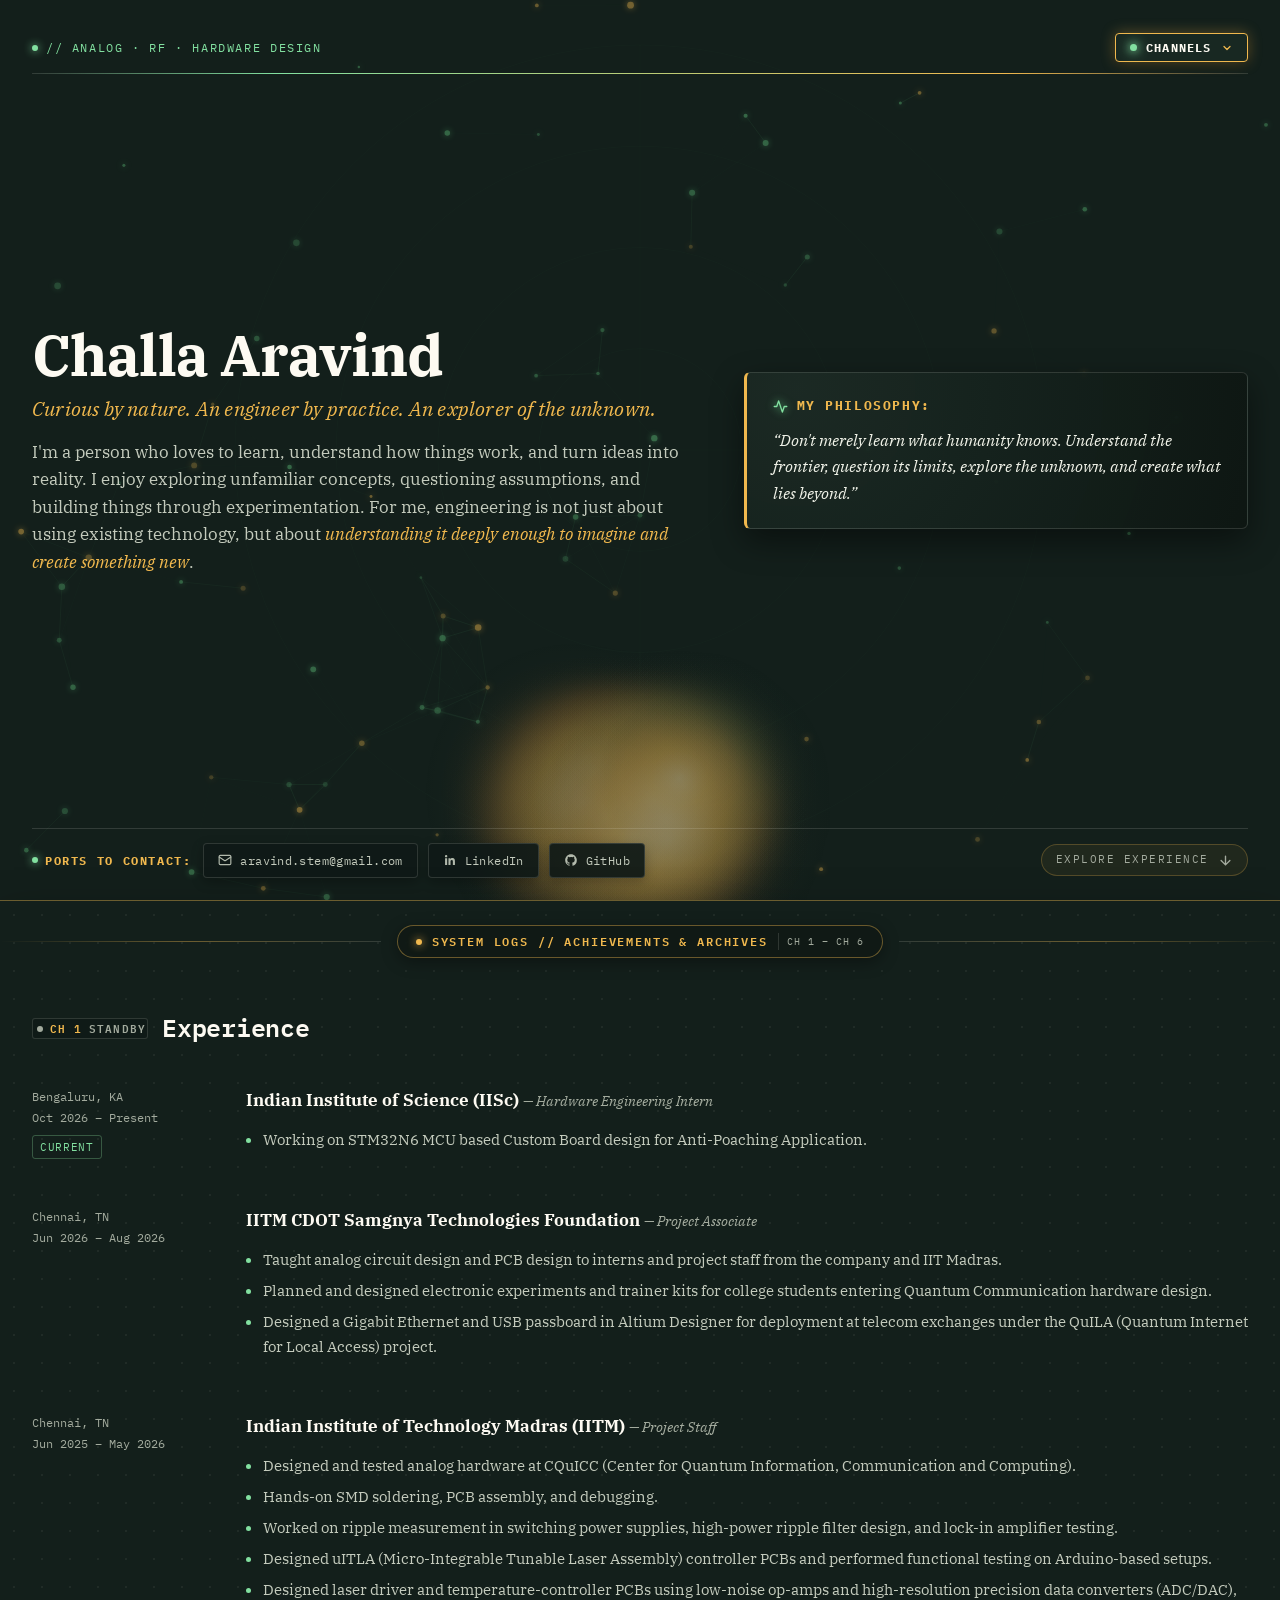
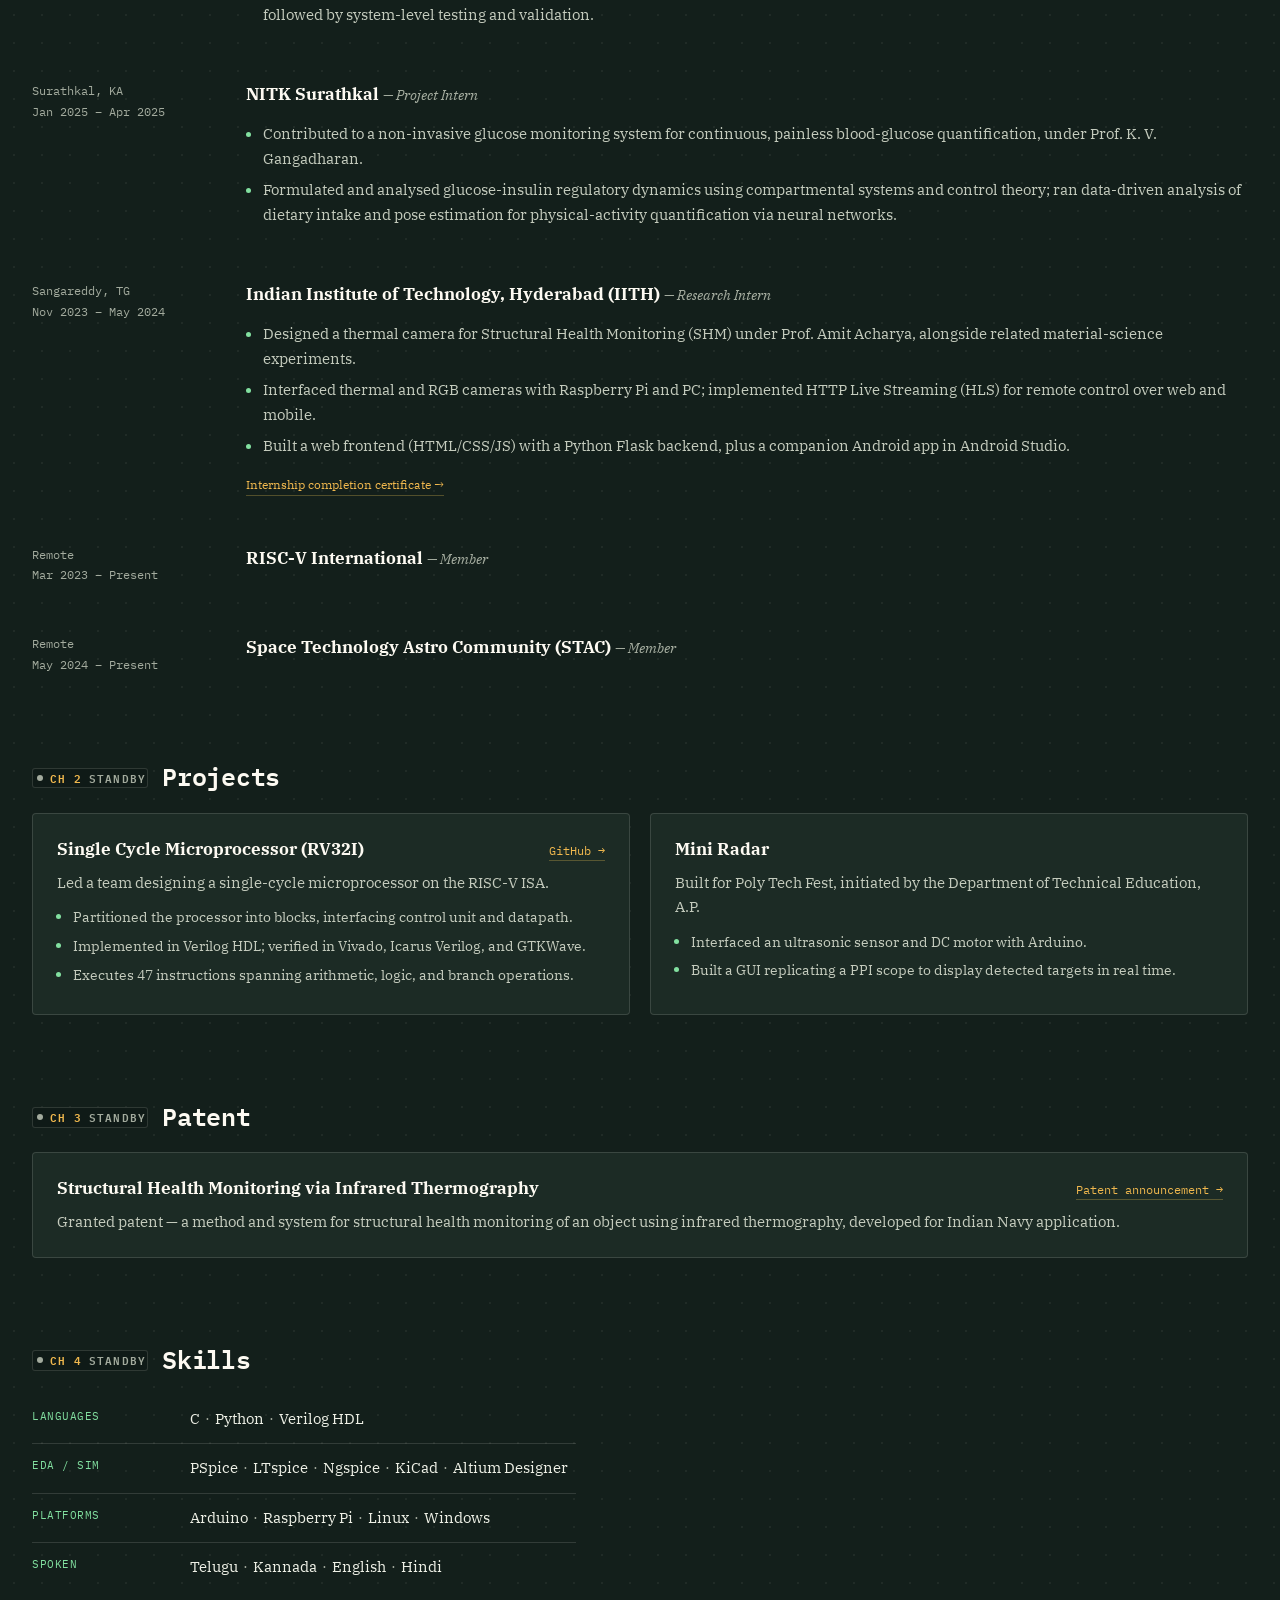
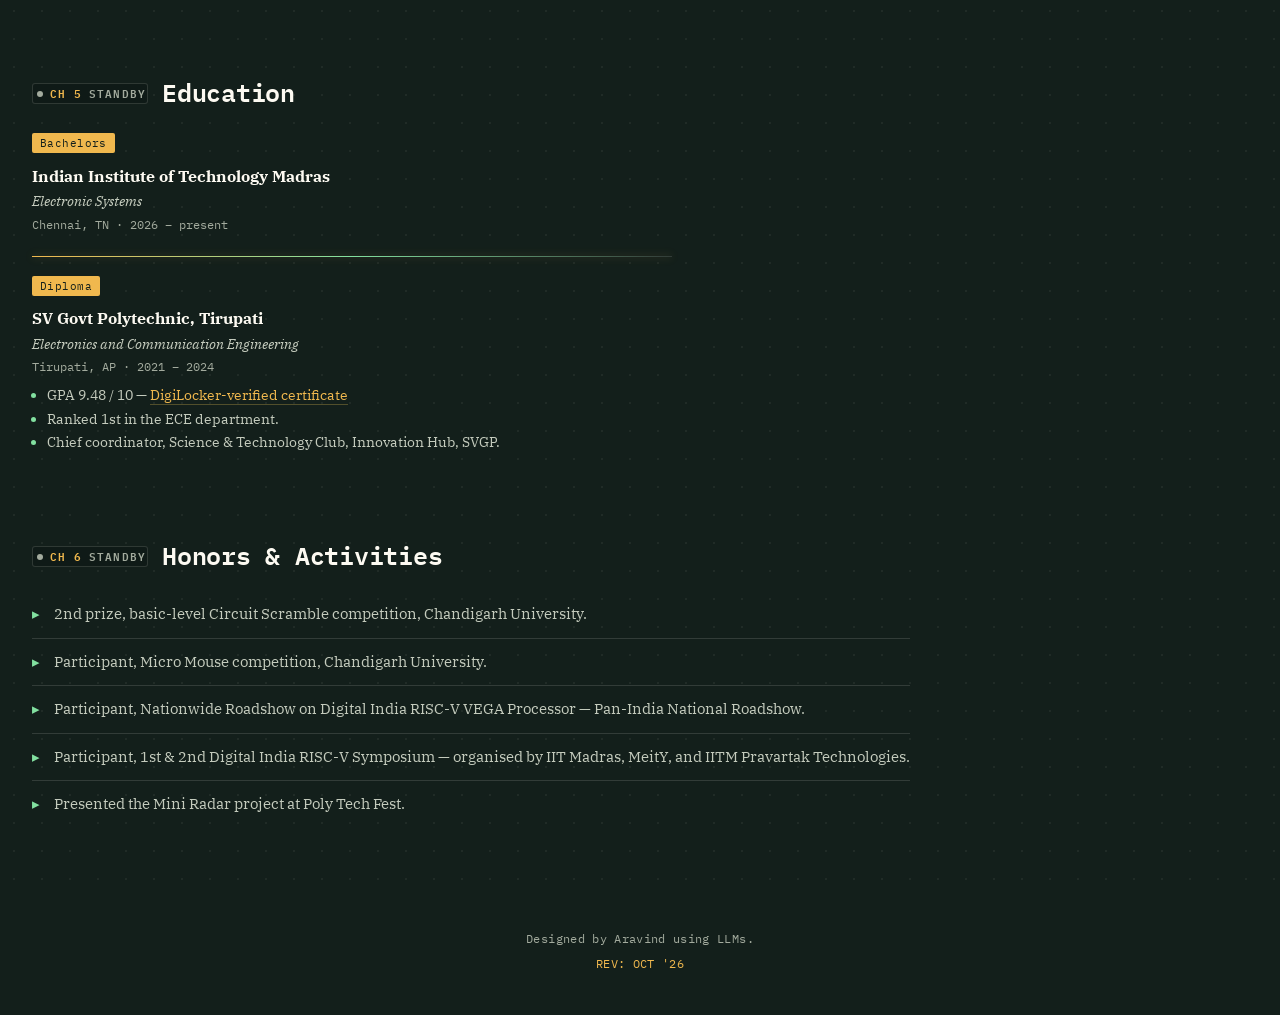
==== index.html @ 4e67605d "Fix mobile telemetry label to HW DESIGN and prevent duplicate text rendering" ====
<!DOCTYPE html>
<html lang="en">
<head>
<meta charset="UTF-8">
<meta name="viewport" content="width=device-width, initial-scale=1.0">
<title>Challa Aravind Portfolio</title>
<meta name="description" content="Challa Aravind — analog and RF hardware design engineer. Board-level circuit design, PCB layout, laser drivers, and precision instrumentation.">
<link rel="icon" href="data:image/svg+xml,<svg xmlns=%22http://www.w3.org/2000/svg%22 viewBox=%220 0 100 100%22><rect width=%22100%22 height=%22100%22 fill=%22%23131f1b%22/><circle cx=%2250%22 cy=%2250%22 r=%2222%22 fill=%22none%22 stroke=%22%235fbf7a%22 stroke-width=%228%22/><circle cx=%2250%22 cy=%2250%22 r=%226%22 fill=%22%23f0b84e%22/></svg>">
<link rel="preconnect" href="https://fonts.googleapis.com">
<link rel="preconnect" href="https://fonts.gstatic.com" crossorigin>
<link href="https://fonts.googleapis.com/css2?family=IBM+Plex+Mono:wght@400;500;600;700&family=IBM+Plex+Serif:ital,wght@0,400;0,500;0,600;0,700;1,400&display=swap" rel="stylesheet">
<link rel="stylesheet" href="style.css?v=2.1">
</head>
<body>

<header class="hero" id="hero">
  <!-- Interactive Oscilloscope Phosphor Canvas -->
  <canvas id="circuitCanvas" class="circuit-canvas" aria-hidden="true"></canvas>

  <div class="wrap hero-wrap">
    <!-- Top Instrument Telemetry Header (Channels menu anchored on the right end of the line) -->
    <div class="telemetry-bar">
      <div class="telemetry-item telem-live">
        <span class="telem-led" aria-hidden="true"></span>
        <span class="telem-mono">
          // ANALOG &middot; RF &middot; <span class="telem-hw-full">HARDWARE DESIGN</span><span class="telem-hw-short" style="display: none;">HW DESIGN</span>
        </span>
      </div>

      <!-- CHANNELS DROPDOWN (Anchored on the other end of the line) -->
      <div class="channels-menu-wrap" id="channelsMenuWrap">
        <button class="channels-btn" id="channelsBtn" aria-expanded="false" aria-controls="channelsDropdown" aria-label="Toggle Channels Menu">
          <span class="channels-btn-led" aria-hidden="true"></span>
          <span class="channels-btn-label">Channels</span>
          <svg class="channels-btn-chevron" width="12" height="12" viewBox="0 0 24 24" fill="none" stroke="currentColor" stroke-width="2.5" stroke-linecap="round" stroke-linejoin="round" aria-hidden="true">
            <path d="m6 9 6 6 6-6"/>
          </svg>
        </button>

        <div class="channels-dropdown" id="channelsDropdown" role="menu" aria-label="Channel Selector">
          <div class="channels-dropdown-list">
            <a href="#hero" class="channel-item active" data-channel="0" data-target="hero" role="menuitem">
              <span class="channel-item-tag">CH 0</span>
              <span class="channel-item-name">Index</span>
              <span class="channel-item-dot" aria-hidden="true"></span>
            </a>
            <a href="#experience" class="channel-item" data-channel="1" data-target="experience" role="menuitem">
              <span class="channel-item-tag">CH 1</span>
              <span class="channel-item-name">Experience</span>
              <span class="channel-item-dot" aria-hidden="true"></span>
            </a>
            <a href="#projects" class="channel-item" data-channel="2" data-target="projects" role="menuitem">
              <span class="channel-item-tag">CH 2</span>
              <span class="channel-item-name">Projects</span>
              <span class="channel-item-dot" aria-hidden="true"></span>
            </a>
            <a href="#patent" class="channel-item" data-channel="3" data-target="patent" role="menuitem">
              <span class="channel-item-tag">CH 3</span>
              <span class="channel-item-name">Patent</span>
              <span class="channel-item-dot" aria-hidden="true"></span>
            </a>
            <a href="#skills" class="channel-item" data-channel="4" data-target="skills" role="menuitem">
              <span class="channel-item-tag">CH 4</span>
              <span class="channel-item-name">Skills</span>
              <span class="channel-item-dot" aria-hidden="true"></span>
            </a>
            <a href="#education" class="channel-item" data-channel="5" data-target="education" role="menuitem">
              <span class="channel-item-tag">CH 5</span>
              <span class="channel-item-name">Education</span>
              <span class="channel-item-dot" aria-hidden="true"></span>
            </a>
            <a href="#certifications" class="channel-item" data-channel="6" data-target="certifications" role="menuitem">
              <span class="channel-item-tag">CH 6</span>
              <span class="channel-item-name">Honors &amp; Activities</span>
              <span class="channel-item-dot" aria-hidden="true"></span>
            </a>
          </div>
        </div>
      </div>
    </div>

    <!-- Centerpiece Editorial Content -->
    <div class="hero-stage">
      <div class="hero-primary">
        <h1 class="hero-name">Challa Aravind</h1>
        <p class="hero-motto">Curious by nature. An engineer by practice. An explorer of the unknown.</p>
        <p class="hero-tagline">
          I'm a person who loves to learn, understand how things work, and turn ideas into reality.
          I enjoy exploring unfamiliar concepts, questioning assumptions, and building things through experimentation.
          For me, engineering is not just about using existing technology, but about
          <span class="accent">understanding it deeply enough to imagine and create something new</span>.
        </p>
      </div>

      <!-- Philosophy Beacon -->
      <div class="hero-philosophy probe">
        <div class="philosophy-header">
          <span class="signal-glyph" aria-hidden="true">
            <svg width="15" height="15" viewBox="0 0 24 24" fill="none" stroke="currentColor" stroke-width="2.2" stroke-linecap="round" stroke-linejoin="round">
              <path d="M2 12h4l3-9 6 18 3-9h4"/>
            </svg>
          </span>
          <span class="philosophy-title">MY PHILOSOPHY:</span>
        </div>
        <blockquote class="philosophy-quote">
          “Don't merely learn what humanity knows. Understand the frontier, question its limits, explore the unknown, and create what lies beyond.”
        </blockquote>
      </div>
    </div>

    <!-- Bottom Telemetry & Navigation Bar -->
    <div class="hero-bottom-bar">
      <div class="terminals-group">
        <div class="connect-heading">
          <span class="telem-led" aria-hidden="true"></span>
          <span class="connect-heading-text">PORTS TO CONTACT:</span>
        </div>
        <div class="contact-strip">
          <a href="mailto:aravind.stem@gmail.com" class="hero-cta-chip" aria-label="Send direct email to Aravind">
            <svg width="14" height="14" viewBox="0 0 24 24" fill="none" stroke="currentColor" stroke-width="2" stroke-linecap="round" stroke-linejoin="round"><rect width="20" height="16" x="2" y="4" rx="2"/><path d="m22 7-8.97 5.7a1.94 1.94 0 0 1-2.06 0L2 7"/></svg>
            <span>aravind.stem@gmail.com</span>
          </a>
          <a href="https://linkedin.com/in/challa-aravind" target="_blank" rel="noopener" class="hero-cta-chip" aria-label="Connect on LinkedIn">
            <svg width="13" height="13" viewBox="0 0 24 24" fill="currentColor"><path d="M20.45 20.45h-3.55v-5.57c0-1.33-.02-3.04-1.85-3.04-1.86 0-2.14 1.45-2.14 2.94v5.67H9.36V9h3.41v1.56h.05c.48-.9 1.64-1.85 3.37-1.85 3.6 0 4.27 2.37 4.27 5.45v6.29zM5.34 7.43a2.06 2.06 0 1 1 0-4.12 2.06 2.06 0 0 1 0 4.12zM7.12 20.45H3.56V9h3.56v11.45z"/></svg>
            <span>LinkedIn</span>
          </a>
          <a href="https://github.com/C-ARAVIND" target="_blank" rel="noopener" class="hero-cta-chip" aria-label="View GitHub repositories">
            <svg width="13" height="13" viewBox="0 0 24 24" fill="currentColor"><path d="M12 2C6.48 2 2 6.58 2 12.25c0 4.53 2.87 8.37 6.84 9.73.5.1.68-.22.68-.49 0-.24-.01-.87-.01-1.71-2.78.62-3.37-1.37-3.37-1.37-.45-1.18-1.11-1.5-1.11-1.5-.91-.64.07-.63.07-.63 1 .07 1.53 1.06 1.53 1.06.89 1.56 2.34 1.11 2.91.85.09-.66.35-1.11.63-1.37-2.22-.26-4.56-1.14-4.56-5.06 0-1.12.39-2.03 1.03-2.75-.1-.26-.45-1.31.1-2.72 0 0 .84-.28 2.75 1.05a9.3 9.3 0 0 1 2.5-.35c.85 0 1.7.12 2.5.35 1.91-1.33 2.75-1.05 2.75-1.05.55 1.41.2 2.46.1 2.72.64.72 1.03 1.63 1.03 2.75 0 3.93-2.34 4.8-4.57 5.05.36.32.68.94.68 1.9 0 1.37-.01 2.48-.01 2.81 0 .27.18.6.69.49A10.26 10.26 0 0 0 22 12.25C22 6.58 17.52 2 12 2z"/></svg>
            <span>GitHub</span>
          </a>
        </div>
      </div>

      <a href="#experience" class="slide-cue" data-target="experience" data-channel="1" aria-label="Explore Experience section">
        <span class="slide-cue-label">EXPLORE EXPERIENCE</span>
        <span class="slide-cue-icon" aria-hidden="true">
          <svg width="15" height="15" viewBox="0 0 24 24" fill="none" stroke="currentColor" stroke-width="2.2" stroke-linecap="round" stroke-linejoin="round">
            <path d="M12 5v14M19 12l-7 7-7-7"/>
          </svg>
        </span>
      </a>
    </div>
  </div>

  <!-- EM Transmitter Antenna (Bottom Center) -->
  <div class="em-antenna" id="emAntenna" aria-label="RF Transmitter Antenna">
    <div class="antenna-core">
      <span class="antenna-beacon"></span>
      <span class="antenna-mast"></span>
    </div>
    <!-- Luminous Billowing EM Plasma Cloud Burst -->
    <div class="em-cloud-burst" aria-hidden="true">
      <div class="em-cloud-core"></div>
      <div class="em-cloud-puff puff-1"></div>
      <div class="em-cloud-puff puff-2"></div>
      <div class="em-cloud-puff puff-3"></div>
      <div class="em-cloud-puff puff-4"></div>
      <div class="em-cloud-puff puff-5"></div>
    </div>
  </div>
</header>

<main id="mainContent">

  <!-- ============ DECK TAB / ARCHIVE HEADER ============ -->
  <div class="deck-tab" aria-label="System Logs: Achievements &amp; Archives">
    <div class="deck-trace-line" aria-hidden="true"></div>
    <div class="deck-badge">
      <span class="deck-dot" aria-hidden="true"></span>
      <span class="deck-title">SYSTEM LOGS // ACHIEVEMENTS &amp; ARCHIVES</span>
      <span class="deck-tag" aria-hidden="true">CH 1 – CH 6</span>
    </div>
    <div class="deck-trace-line" aria-hidden="true"></div>
  </div>
  

  <!-- ============ EXPERIENCE ============ -->
  <section class="section reveal" id="experience">
    <div class="wrap">
      <div class="section-head">
        <div class="section-channel-tag" data-channel="1"><span class="channel-dot" aria-hidden="true"></span><span class="channel-num">CH 1</span><span class="channel-state">STANDBY</span></div>
        <h2>Experience</h2>
      </div>

            <div class="entry reveal">
        <div class="entry-meta">
          Bengaluru, KA<br>Oct 2026 – Present<br>
          <span class="current">CURRENT</span>
        </div>
        <div>
          <span class="entry-title">Indian Institute of Science (IISc)</span><span class="entry-org">— Hardware Engineering Intern</span>
          <ul>
            <li>Working on STM32N6 MCU based Custom Board design for Anti-Poaching Application.</li>
          </ul>
        </div>
      </div>

<div class="entry reveal">
        <div class="entry-meta">
          Chennai, TN<br>Jun 2026 – Aug 2026
        </div>
        <div>
          <span class="entry-title">IITM CDOT Samgnya Technologies Foundation</span><span class="entry-org">— Project Associate</span>
          <ul>
            <li>Taught analog circuit design and PCB design to interns and project staff from the company and IIT Madras.</li>
            <li>Planned and designed electronic experiments and trainer kits for college students entering Quantum Communication hardware design.</li>
            <li>Designed a Gigabit Ethernet and USB passboard in Altium Designer for deployment at telecom exchanges under the QuILA (Quantum Internet for Local Access) project.</li>
          </ul>
        </div>
      </div>

      <div class="entry reveal">
        <div class="entry-meta">Chennai, TN<br>Jun 2025 – May 2026</div>
        <div>
          <span class="entry-title">Indian Institute of Technology Madras (IITM)</span><span class="entry-org">— Project Staff</span>
          <ul>
            <li>Designed and tested analog hardware at CQuICC (Center for Quantum Information, Communication and Computing).</li>
            <li>Hands-on SMD soldering, PCB assembly, and debugging.</li>
            <li>Worked on ripple measurement in switching power supplies, high-power ripple filter design, and lock-in amplifier testing.</li>
            <li>Designed uITLA (Micro-Integrable Tunable Laser Assembly) controller PCBs and performed functional testing on Arduino-based setups.</li>
            <li>Designed laser driver and temperature-controller PCBs using low-noise op-amps and high-resolution precision data converters (ADC/DAC), followed by system-level testing and validation.</li>
          </ul>
        </div>
      </div>

      <div class="entry reveal">
        <div class="entry-meta">Surathkal, KA<br>Jan 2025 – Apr 2025</div>
        <div>
          <span class="entry-title">NITK Surathkal</span><span class="entry-org">— Project Intern</span>
          <ul>
            <li>Contributed to a non-invasive glucose monitoring system for continuous, painless blood-glucose quantification, under Prof. K. V. Gangadharan.</li>
            <li>Formulated and analysed glucose-insulin regulatory dynamics using compartmental systems and control theory; ran data-driven analysis of dietary intake and pose estimation for physical-activity quantification via neural networks.</li>
          </ul>
        </div>
      </div>

      

      <div class="entry reveal">
        <div class="entry-meta">Sangareddy, TG<br>Nov 2023 – May 2024</div>
        <div>
          <span class="entry-title">Indian Institute of Technology, Hyderabad (IITH)</span><span class="entry-org">— Research Intern</span>
          <ul>
            <li>Designed a thermal camera for Structural Health Monitoring (SHM) under Prof. Amit Acharya, alongside related material-science experiments.</li>
            <li>Interfaced thermal and RGB cameras with Raspberry Pi and PC; implemented HTTP Live Streaming (HLS) for remote control over web and mobile.</li>
            <li>Built a web frontend (HTML/CSS/JS) with a Python Flask backend, plus a companion Android app in Android Studio.</li>
          </ul>
          <a class="entry-link" href="https://www.linkedin.com/posts/challa-aravind_aesicd-internship-researchintern-activity-7205229211572195328-aJug/" target="_blank" rel="noopener">Internship completion certificate →</a>
        </div>
      </div>

      <div class="entry reveal">
        <div class="entry-meta">Remote<br>Mar 2023 – Present</div>
        <div><span class="entry-title">RISC-V International</span><span class="entry-org">— Member</span></div>
      </div>

      <div class="entry reveal">
        <div class="entry-meta">Remote<br>May 2024 – Present</div>
        <div><span class="entry-title">Space Technology Astro Community (STAC)</span><span class="entry-org">— Member</span></div>
      </div>
    </div>
  </section>

  <!-- ============ PROJECTS ============ -->
  <section class="section reveal" id="projects">
    <div class="wrap">
      <div class="section-head">
        <div class="section-channel-tag" data-channel="2"><span class="channel-dot" aria-hidden="true"></span><span class="channel-num">CH 2</span><span class="channel-state">STANDBY</span></div>
        <h2>Projects</h2>
      </div>
      <div class="card-grid">
        <div class="card probe reveal">

          <div class="card-head">
            <h3>Single Cycle Microprocessor (RV32I)</h3>
            <span class="card-link"><a href="https://github.com/C-ARAVIND/rv32i" target="_blank" rel="noopener">GitHub →</a></span>
          </div>
          <p class="desc">Led a team designing a single-cycle microprocessor on the RISC-V ISA.</p>
          <ul>
            <li>Partitioned the processor into blocks, interfacing control unit and datapath.</li>
            <li>Implemented in Verilog HDL; verified in Vivado, Icarus Verilog, and GTKWave.</li>
            <li>Executes 47 instructions spanning arithmetic, logic, and branch operations.</li>
          </ul>
        </div>

        <div class="card probe reveal">

          <div class="card-head"><h3>Mini Radar</h3></div>
          <p class="desc">Built for Poly Tech Fest, initiated by the Department of Technical Education, A.P.</p>
          <ul>
            <li>Interfaced an ultrasonic sensor and DC motor with Arduino.</li>
            <li>Built a GUI replicating a PPI scope to display detected targets in real time.</li>
          </ul>
        </div>
      </div>
    </div>
  </section>

  <!-- ============ PATENT ============ -->
  <section class="section reveal" id="patent">
    <div class="wrap">
      <div class="section-head">
        <div class="section-channel-tag" data-channel="3"><span class="channel-dot" aria-hidden="true"></span><span class="channel-num">CH 3</span><span class="channel-state">STANDBY</span></div>
        <h2>Patent</h2>
      </div>
      <div class="card probe full reveal">

        <div class="card-head">
          <h3>Structural Health Monitoring via Infrared Thermography</h3>
          <span class="card-link"><a href="https://www.linkedin.com/feed/update/urn:li:activity:7358018994768920577/" target="_blank" rel="noopener">Patent announcement →</a></span>
        </div>
        <p class="desc">Granted patent — a method and system for structural health monitoring of an object using infrared thermography, developed for Indian Navy application.</p>
      </div>
    </div>
  </section>

  <!-- ============ SKILLS ============ -->
  <section class="section reveal" id="skills">
    <div class="wrap">
      <div class="section-head">
        <div class="section-channel-tag" data-channel="4"><span class="channel-dot" aria-hidden="true"></span><span class="channel-num">CH 4</span><span class="channel-state">STANDBY</span></div>
        <h2>Skills</h2>
      </div>
      <table class="spec-table">
        <tr><td class="label">Languages</td><td class="value">C <span class="sep">·</span> Python <span class="sep">·</span> Verilog HDL</td></tr>
        <tr><td class="label">EDA / Sim</td><td class="value">PSpice <span class="sep">·</span> LTspice <span class="sep">·</span> Ngspice <span class="sep">·</span> KiCad <span class="sep">·</span> Altium Designer</td></tr>
        <tr><td class="label">Platforms</td><td class="value">Arduino <span class="sep">·</span> Raspberry Pi <span class="sep">·</span> Linux <span class="sep">·</span> Windows</td></tr>
        <tr><td class="label">Spoken</td><td class="value">Telugu <span class="sep">·</span> Kannada <span class="sep">·</span> English <span class="sep">·</span> Hindi</td></tr>
      </table>
    </div>
  </section>

  <!-- ============ EDUCATION ============ -->
  <section class="section reveal" id="education">
    <div class="wrap">
      <div class="section-head">
        <div class="section-channel-tag" data-channel="5"><span class="channel-dot" aria-hidden="true"></span><span class="channel-num">CH 5</span><span class="channel-state">STANDBY</span></div>
        <h2>Education</h2>
      </div>
      <div class="edu-wrap">
        <div class="edu-entry reveal">
          <span class="edu-deg">Bachelors</span>
          <div class="edu-inst">Indian Institute of Technology Madras</div>
          <div class="edu-sub">Electronic Systems</div>
          <div class="edu-yr">Chennai, TN · 2026 – present</div>
        </div>
        <div class="edu-entry reveal">
          <span class="edu-deg">Diploma</span>
          <div class="edu-inst">SV Govt Polytechnic, Tirupati</div>
          <div class="edu-sub">Electronics and Communication Engineering</div>
          <div class="edu-yr">Tirupati, AP · 2021 – 2024</div>
          <ul>
            <li>GPA 9.48 / 10 — <a href="https://drive.google.com/file/d/1LwJtBr6BqBZ6x-hSnNqlxUkou88XneEC/view?usp=sharing" target="_blank" rel="noopener">DigiLocker-verified certificate</a></li>
            <li>Ranked 1st in the ECE department.</li>
            <li>Chief coordinator, Science &amp; Technology Club, Innovation Hub, SVGP.</li>
          </ul>
        </div>
      </div>
    </div>
  </section>

  <!-- ============ HONORS & ACTIVITIES ============ -->
  <section class="section reveal" id="certifications">
    <div class="wrap">
      <div class="section-head">
        <div class="section-channel-tag" data-channel="6"><span class="channel-dot" aria-hidden="true"></span><span class="channel-num">CH 6</span><span class="channel-state">STANDBY</span></div>
        <h2>Honors &amp; Activities</h2>
      </div>
      <ul class="plain-list">
        <li class="reveal">2nd prize, basic-level Circuit Scramble competition, Chandigarh University.</li>
        <li class="reveal">Participant, Micro Mouse competition, Chandigarh University.</li>
        <li class="reveal">Participant, Nationwide Roadshow on Digital India RISC-V VEGA Processor — Pan-India National Roadshow.</li>
        <li class="reveal">Participant, 1st &amp; 2nd Digital India RISC-V Symposium — organised by IIT Madras, MeitY, and IITM Pravartak Technologies.</li>
        <li class="reveal">Presented the Mini Radar project at Poly Tech Fest.</li>
      </ul>
    </div>
  </section>

  </main>

<footer>
  <div class="wrap footer-row">
    <span>Designed by Aravind using LLMs.</span>
    <span class="rev">REV: OCT '26</span>
  </div>
</footer>

<script src="script.js"></script>

</body>
</html>
---- style.css ----
/* ============================================================
   TOKENS
   Default palette: "Solder & Copper" (current).
   ============================================================ */
:root {
  --solder:    #131f1b;
  --panel:     #1c2b25;
  --paper:     #fdfaf2;
  --trace:     #5fbf7a;
  --trace-lt:  #82e0a0;
  --copper:    #f0b84e;
  --ash:       #a3ab9e;
  --ink:       #eef0e6;
  --ink-dim:   #c4cbbd;
  --hair:      rgba(238, 240, 230, 0.14);
  --hair-cu:   rgba(240, 184, 78, 0.4);

  --mono: 'IBM Plex Mono', 'JetBrains Mono', monospace;
  --serif: 'IBM Plex Serif', 'Source Serif 4', Georgia, serif;

  --wrap: 1280px;
}

/* ============================================================
   SELECTION & BROWSER SCROLLBAR REMOVAL
   ============================================================ */
::selection {
  background: rgba(201, 168, 76, 0.38);
  color: var(--paper);
}
::-moz-selection {
  background: rgba(201, 168, 76, 0.38);
  color: var(--paper);
}

/* Completely remove browser right-side scrollbar */
html {
  scroll-behavior: smooth;
  scrollbar-width: none; /* Firefox */
  -ms-overflow-style: none; /* IE & Edge */
}
::-webkit-scrollbar {
  display: none !important; /* Chrome, Edge, Safari */
  width: 0 !important;
  height: 0 !important;
}
::-webkit-scrollbar-track {
  display: none !important;
}
::-webkit-scrollbar-thumb {
  display: none !important;
}

* { box-sizing: border-box; }
@media (prefers-reduced-motion: reduce) {
  html { scroll-behavior: auto; }
  * { animation-duration: 0.01ms !important; animation-iteration-count: 1 !important; transition-duration: 0.01ms !important; }
}

body {
  margin: 0;
  background: var(--solder);
  color: var(--ink);
  font-family: var(--serif);
  font-size: 16px;
  line-height: 1.65;
  -webkit-font-smoothing: antialiased;
  -moz-osx-font-smoothing: grayscale;
  position: relative;
  overflow-x: hidden;
}

@media (hover: hover) and (pointer: fine) {
  body.has-fine-pointer { cursor: none; }
  body.has-fine-pointer a, body.has-fine-pointer button { cursor: none; }
}

#probeCustomCursor {
  position: fixed;
  top: 0;
  left: 0;
  z-index: 99999;
  pointer-events: none;
  overflow: visible;
  transition: opacity 0.2s ease;
  transform: translate3d(-100px, -100px, 0);
  display: none;
}
body.has-fine-pointer #probeCustomCursor {
  display: block;
}
#probeCustomCursor.hidden {
  opacity: 0;
}

body::before {
  content: "";
  position: fixed;
  inset: 0;
  z-index: 0;
  pointer-events: none;
  background-image: radial-gradient(rgba(238,240,230,0.06) 1px, transparent 1px);
  background-size: 28px 28px;
}

a { color: var(--copper); text-decoration: none; border-bottom: 1px solid rgba(201,168,76,0.35); }
a:hover, a:focus-visible { border-bottom-color: var(--copper); color: var(--paper); }
a:focus-visible, button:focus-visible { outline: 2px solid var(--trace); outline-offset: 3px; }

h1, h2, h3, .mono { font-family: var(--mono); }

.wrap { max-width: var(--wrap); margin: 0 auto; padding: 0 32px; position: relative; z-index: 1; }

.eyebrow {
  font-family: var(--mono);
  font-size: 0.72rem;
  letter-spacing: 0.16em;
  text-transform: uppercase;
  color: var(--trace-lt);
}

/* ============================================================
   CHANNELS DROPDOWN MENU
   Docked at the right end of the telemetry line in the hero.
   ============================================================ */
.channels-menu-wrap {
  position: relative;
  z-index: 1000;
  display: inline-flex;
  align-items: center;
  flex: none;
  animation: appearAfterBurst 0.75s cubic-bezier(0.16, 1, 0.3, 1) both;
  animation-delay: 1.1s;
}

/* Bold, high-contrast control button — instantly noticeable */
.channels-btn {
  font-family: var(--mono);
  font-size: 0.75rem;
  font-weight: 700;
  letter-spacing: 0.1em;
  text-transform: uppercase;
  color: var(--paper);
  background: #182822;
  border: 1.5px solid var(--copper);
  box-shadow: 0 0 14px rgba(240, 184, 78, 0.35), 0 3px 10px rgba(0, 0, 0, 0.45);
  padding: 6px 14px;
  border-radius: 4px;
  display: inline-flex;
  align-items: center;
  gap: 9px;
  cursor: pointer;
  opacity: 1 !important;
  transition: all 0.22s cubic-bezier(0.16, 1, 0.3, 1);
}

.channels-btn:hover,
.channels-btn:focus-visible,
.channels-menu-wrap.open .channels-btn {
  background: #223830;
  border-color: #ffd276;
  color: #ffffff;
  box-shadow: 0 0 20px rgba(240, 184, 78, 0.55), 0 4px 16px rgba(0, 0, 0, 0.6);
  transform: translateY(-1px);
}

.channels-btn-led {
  width: 7px;
  height: 7px;
  border-radius: 50%;
  background: var(--trace-lt);
  box-shadow: 0 0 8px var(--trace-lt), 0 0 14px var(--trace-lt);
  animation: pulseDot 2s infinite ease-in-out;
  flex: none;
}

.channels-btn-label {
  font-weight: 700;
  letter-spacing: 0.1em;
}

.channels-btn-chevron {
  transition: transform 0.32s cubic-bezier(0.16, 1, 0.3, 1);
  color: var(--copper);
  flex: none;
}

.channels-menu-wrap.open .channels-btn-chevron {
  transform: rotate(180deg);
  color: #ffd276;
}

/* Dropdown Container — opens smoothly directly from top */
.channels-dropdown {
  position: absolute;
  top: calc(100% + 8px);
  right: 0;
  min-width: 215px;
  background: rgba(18, 29, 25, 0.98);
  border: 1px solid var(--hair-cu);
  border-radius: 6px;
  box-shadow: 0 16px 40px rgba(0, 0, 0, 0.65), 0 0 20px rgba(240, 184, 78, 0.12);
  backdrop-filter: blur(14px);
  -webkit-backdrop-filter: blur(14px);
  padding: 6px;
  display: flex;
  flex-direction: column;
  gap: 3px;
  /* Unfolds smoothly from the top */
  transform: translateY(-8px) scale(0.97);
  transform-origin: top right;
  opacity: 0;
  pointer-events: none;
  visibility: hidden;
  transition: transform 0.28s cubic-bezier(0.16, 1, 0.3, 1),
              opacity 0.22s ease,
              visibility 0.28s;
}

.channels-menu-wrap.open .channels-dropdown {
  transform: translateY(0) scale(1);
  opacity: 1;
  pointer-events: auto;
  visibility: visible;
}

.channels-dropdown-list {
  display: flex;
  flex-direction: column;
  gap: 3px;
}

.channel-item {
  display: flex;
  align-items: center;
  gap: 10px;
  padding: 8px 12px;
  border-radius: 4px;
  text-decoration: none;
  font-family: var(--mono);
  font-size: 0.74rem;
  color: var(--ink-dim);
  border: 1px solid transparent;
  /* Cascades from top */
  transform: translateY(-6px);
  opacity: 0;
  transition: transform 0.24s cubic-bezier(0.16, 1, 0.3, 1),
              opacity 0.2s ease,
              background 0.2s ease,
              border-color 0.2s ease,
              color 0.2s ease;
}

.channels-menu-wrap.open .channel-item {
  transform: translateY(0);
  opacity: 1;
}

.channels-menu-wrap.open .channel-item:nth-child(1) { transition-delay: 0.03s; }
.channels-menu-wrap.open .channel-item:nth-child(2) { transition-delay: 0.06s; }
.channels-menu-wrap.open .channel-item:nth-child(3) { transition-delay: 0.09s; }
.channels-menu-wrap.open .channel-item:nth-child(4) { transition-delay: 0.12s; }
.channels-menu-wrap.open .channel-item:nth-child(5) { transition-delay: 0.15s; }
.channels-menu-wrap.open .channel-item:nth-child(6) { transition-delay: 0.18s; }
.channels-menu-wrap.open .channel-item:nth-child(7) { transition-delay: 0.21s; }

.channel-item:hover,
.channel-item:focus-visible {
  color: var(--paper);
  background: rgba(28, 43, 37, 0.9);
  border-color: rgba(240, 184, 78, 0.3);
}

.channel-item.active {
  color: var(--paper);
  background: rgba(28, 43, 37, 0.95);
  border-color: var(--trace-lt);
  box-shadow: 0 0 12px rgba(95, 191, 122, 0.25);
}

.channel-item-tag {
  color: var(--copper);
  font-weight: 600;
  font-size: 0.68rem;
}

.channel-item.active .channel-item-tag {
  color: var(--trace-lt);
}

.channel-item-name {
  flex: 1;
  letter-spacing: 0.04em;
}

.channel-item-dot {
  width: 5px;
  height: 5px;
  border-radius: 50%;
  background: transparent;
  flex: none;
}

.channel-item.active .channel-item-dot {
  background: var(--trace-lt);
  box-shadow: 0 0 6px var(--trace-lt);
}

/* Section Channel Tag Telemetry — fixed invariant width so adjacent h2 NEVER shifts */
.section-channel-tag {
  display: inline-flex;
  align-items: center;
  justify-content: center;
  gap: 7px;
  width: 116px;
  min-width: 116px;
  max-width: 116px;
  box-sizing: border-box;
  flex: none;
  font-family: var(--mono);
  font-size: 0.68rem;
  line-height: 1;
  letter-spacing: 0.1em;
  padding: 4px 8px;
  border-radius: 3px;
  background: rgba(16, 26, 23, 0.85);
  border: 1px solid var(--hair);
  color: var(--ash);
  transform: translateY(1px); /* Optical center alignment with section title */
  transition: border-color 0.25s ease, background 0.25s ease, box-shadow 0.25s ease, color 0.25s ease;
}

.section-channel-tag .channel-dot {
  width: 6px;
  height: 6px;
  border-radius: 50%;
  background: var(--ash);
  flex: none;
  transition: all 0.25s ease;
}

.section-channel-tag .channel-num {
  color: var(--copper);
  font-weight: 600;
  flex: none;
}

.section-channel-tag .channel-state {
  color: var(--ash);
  font-weight: 600;
  width: 54px;
  text-align: center;
  flex: none;
  transition: color 0.25s ease;
}

.section.channel-locked .section-channel-tag {
  border-color: var(--trace-lt);
  background: rgba(26, 42, 37, 0.95);
  box-shadow: 0 0 12px rgba(95, 191, 122, 0.3);
  color: var(--paper);
}

.section.channel-locked .section-channel-tag .channel-dot {
  background: var(--trace-lt);
  box-shadow: 0 0 8px var(--trace-lt);
}

.section.channel-locked .section-channel-tag .channel-state {
  color: var(--trace-lt);
}

/* ============================================================
   HERO (Fixed / Sticky 1st Page Background Stage)
   ============================================================ */
.hero {
  position: relative;
  min-height: 100vh;
  min-height: 100dvh;
  z-index: 1;
  display: flex;
  flex-direction: column;
  box-sizing: border-box;
  overflow: hidden;
  background: var(--solder);
}

@media (min-width: 961px) and (min-height: 680px) {
  .hero {
    position: sticky;
    top: 0;
    height: 100vh;
    height: 100dvh;
  }
}

.circuit-canvas {
  position: absolute;
  inset: 0;
  width: 100%;
  height: 100%;
  pointer-events: none;
  z-index: 0;
  opacity: 0.55;
}

.hero-wrap {
  width: 100%;
  height: 100%;
  position: relative;
  z-index: 1;
  display: flex;
  flex-direction: column;
  justify-content: space-between;
  padding-top: clamp(22px, 3.5vh, 40px);
  padding-bottom: clamp(16px, 2.5vh, 28px);
  box-sizing: border-box;
  will-change: transform, opacity;
  transition: transform 0.1s ease-out, opacity 0.15s ease-out;
}

/* Telemetry Header Bar (Channels menu docked at the right end of the line) */
.telemetry-bar {
  display: flex;
  justify-content: space-between;
  align-items: center;
  border-bottom: 1px solid var(--hair);
  padding-bottom: 10px;
  min-height: 42px;
  position: relative;
  animation: appearAfterBurst 0.75s cubic-bezier(0.16, 1, 0.3, 1) both;
  animation-delay: 1.1s;
}

.telemetry-bar::after {
  content: "";
  position: absolute;
  bottom: -1px;
  left: 0;
  width: 100%;
  height: 1px;
  background: linear-gradient(90deg, transparent, var(--trace-lt) 20%, var(--copper) 80%, transparent 100%);
  animation: traceBeamSweep 1s cubic-bezier(0.16, 1, 0.3, 1) both;
  animation-delay: 1.25s;
}

.telemetry-item {
  display: inline-flex;
  align-items: center;
  gap: 8px;
}

.telem-led {
  width: 6px;
  height: 6px;
  border-radius: 50%;
  background: var(--trace-lt);
  box-shadow: 0 0 8px var(--trace-lt);
  animation: pulseDot 2.2s infinite ease-in-out;
}

.telem-mono {
  font-family: var(--mono);
  font-size: 0.72rem;
  letter-spacing: 0.14em;
  color: var(--trace-lt);
  text-transform: uppercase;
}

.telem-hw-short {
  display: none !important;
}
.telem-hw-full {
  display: inline !important;
}

/* Hero Stage (Primary Content) */
.hero-stage {
  display: grid;
  grid-template-columns: 1.25fr 0.95fr;
  column-gap: 48px;
  row-gap: 24px;
  align-items: center;
  margin: auto 0;
  padding: 8px 0;
}

.hero-primary {
  display: flex;
  flex-direction: column;
  align-items: flex-start;
}

.hero-name {
  font-family: var(--serif);
  font-weight: 700;
  font-size: clamp(2.4rem, 5vw, 3.6rem);
  color: var(--paper);
  margin: 0 0 8px;
  line-height: 1.05;
  letter-spacing: -0.015em;
}

.hero-motto {
  font-family: var(--serif);
  font-style: italic;
  font-size: clamp(1.05rem, 1.8vw, 1.25rem);
  color: var(--copper);
  margin: 0 0 16px;
  line-height: 1.45;
  letter-spacing: 0.01em;
}

.hero-tagline {
  font-size: 1.04rem;
  color: var(--ink-dim);
  margin: 0;
  max-width: 68ch;
  line-height: 1.65;
}

.hero-tagline .accent {
  color: var(--copper);
  font-style: italic;
}

/* Philosophy Beacon */
.hero-philosophy {
  background: radial-gradient(circle at 10% 10%, rgba(28, 43, 37, 0.94) 0%, rgba(14, 23, 19, 0.98) 100%);
  border: 1px solid var(--hair);
  border-left: 3px solid var(--copper);
  border-radius: 6px;
  padding: 22px 26px;
  box-shadow: 0 12px 32px rgba(0, 0, 0, 0.45);
  position: relative;
  overflow: hidden;
  backdrop-filter: blur(8px);
}

.philosophy-header {
  display: flex;
  align-items: center;
  gap: 9px;
  margin-bottom: 10px;
}

.signal-glyph {
  display: inline-flex;
  align-items: center;
  color: var(--trace-lt);
  filter: drop-shadow(0 0 4px var(--trace));
}

.philosophy-title {
  font-family: var(--mono);
  font-size: 0.82rem;
  font-weight: 700;
  letter-spacing: 0.12em;
  text-transform: uppercase;
  color: var(--copper);
}

.philosophy-quote {
  font-family: var(--serif);
  font-size: 1.02rem;
  color: var(--ink);
  line-height: 1.62;
  margin: 0;
  font-style: italic;
}

/* Bottom Telemetry & Navigation Bar */
.hero-bottom-bar {
  display: flex;
  justify-content: space-between;
  align-items: center;
  border-top: 1px solid var(--hair);
  padding-top: 14px;
  gap: 16px;
  flex-wrap: wrap;
}

.terminals-group {
  display: flex;
  align-items: center;
  gap: 12px;
  flex-wrap: wrap;
}

.connect-heading {
  display: inline-flex;
  align-items: center;
  gap: 7px;
  flex: none;
}

.connect-heading-text {
  font-family: var(--mono);
  font-size: 0.72rem;
  font-weight: 700;
  letter-spacing: 0.14em;
  color: var(--copper);
  text-transform: uppercase;
}

.terminals-group .contact-strip {
  display: flex;
  flex-wrap: wrap;
  gap: 10px;
  align-items: center;
}

.hero-cta-chip {
  font-family: var(--mono);
  font-size: 0.78rem;
  letter-spacing: 0.03em;
  color: var(--ink-dim);
  background: rgba(16, 26, 23, 0.92);
  border: 1px solid var(--hair);
  padding: 6px 14px;
  border-radius: 4px;
  display: inline-flex;
  align-items: center;
  gap: 8px;
  text-decoration: none;
  transition: all 0.22s cubic-bezier(0.16, 1, 0.3, 1);
  box-shadow: 0 4px 12px rgba(0, 0, 0, 0.25);
  white-space: nowrap;
}

.hero-cta-chip:hover,
.hero-cta-chip:focus-visible {
  color: var(--paper);
  border-color: var(--copper);
  background: rgba(28, 43, 37, 0.98);
  box-shadow: 0 0 14px rgba(240, 184, 78, 0.35);
  transform: translateY(-2px);
}

.hero-cta-chip svg {
  width: 14px;
  height: 14px;
  flex: none;
  opacity: 0.9;
}

/* Slide Cue */
.slide-cue {
  display: inline-flex;
  align-items: center;
  gap: 9px;
  border-bottom: none;
  color: var(--ash);
  padding: 6px 14px;
  background: rgba(240, 184, 78, 0.06);
  border: 1px solid rgba(240, 184, 78, 0.25);
  border-radius: 999px;
  transition: all 0.22s cubic-bezier(0.16, 1, 0.3, 1);
  text-decoration: none;
}

.slide-cue:hover,
.slide-cue:focus-visible {
  color: var(--paper);
  border-color: var(--copper);
  background: rgba(240, 184, 78, 0.15);
  box-shadow: 0 0 16px rgba(240, 184, 78, 0.25);
  transform: translateY(2px);
}

.slide-cue-label {
  font-family: var(--mono);
  font-size: 0.68rem;
  letter-spacing: 0.14em;
  text-transform: uppercase;
}

.slide-cue-icon {
  display: inline-flex;
  align-items: center;
  animation: bounceCue 2s infinite ease-in-out;
}

@keyframes bounceCue {
  0%, 100% { transform: translateY(0); }
  50% { transform: translateY(3px); }
}

/* ============================================================
   EM TRANSMITTER ANTENNA & BOTTOM-CENTER BURST
   Antenna appears, bursts a plasma cloud, then disappears completely
   ============================================================ */
.em-antenna {
  position: absolute;
  bottom: 8px;
  left: 50%;
  transform: translateX(-50%);
  z-index: 4;
  display: flex;
  flex-direction: column;
  align-items: center;
  pointer-events: none;
  animation: antennaLifecycle 1.15s cubic-bezier(0.16, 1, 0.3, 1) both;
}

@keyframes antennaLifecycle {
  0% {
    opacity: 0;
    transform: translateX(-50%) translateY(16px) scale(0.4);
  }
  18% {
    opacity: 1;
    transform: translateX(-50%) translateY(0) scale(1); /* antenna appears */
  }
  35% {
    opacity: 1;
    transform: translateX(-50%) translateY(0) scale(1.08); /* triggers the cloud burst */
  }
  75% {
    opacity: 0.85;
    transform: translateX(-50%) translateY(0) scale(1);
  }
  100% {
    opacity: 0;
    transform: translateX(-50%) translateY(12px) scale(0.6);
    visibility: hidden; /* antenna disappears completely! */
  }
}

.antenna-core {
  position: relative;
  display: flex;
  flex-direction: column;
  align-items: center;
}

.antenna-beacon {
  width: 8px;
  height: 8px;
  border-radius: 50%;
  background: var(--copper);
  box-shadow: 0 0 14px var(--copper), 0 0 24px var(--trace-lt);
  animation: antennaSpark 1s cubic-bezier(0.16, 1, 0.3, 1) both;
  z-index: 2;
}

.antenna-mast {
  width: 2px;
  height: 18px;
  background: linear-gradient(180deg, var(--copper) 0%, rgba(240, 184, 78, 0.25) 100%);
  box-shadow: 0 0 4px rgba(240, 184, 78, 0.3);
  margin-top: -1px;
}

@keyframes antennaSpark {
  0% { transform: scale(0.2); opacity: 0; filter: brightness(4); }
  28% { transform: scale(2.6); opacity: 1; filter: brightness(5); box-shadow: 0 0 30px #fff, 0 0 50px var(--copper); }
  55% { transform: scale(1.4); opacity: 0.95; filter: brightness(2); }
  100% { transform: scale(0.8); opacity: 0; filter: none; }
}

/* Luminous Billowing EM Plasma Cloud Burst */
.em-cloud-burst {
  position: absolute;
  bottom: 16px;
  left: 50%;
  transform: translate(-50%, 50%);
  width: 0;
  height: 0;
  pointer-events: none;
  z-index: 3;
}

.em-cloud-core {
  position: absolute;
  left: 50%;
  top: 50%;
  transform: translate(-50%, -50%);
  width: 16px;
  height: 16px;
  border-radius: 50%;
  background: radial-gradient(circle, #ffffff 0%, rgba(240, 184, 78, 0.95) 45%, rgba(95, 191, 122, 0.5) 75%, transparent 100%);
  filter: blur(6px);
  animation: cloudCoreIgnite 0.85s cubic-bezier(0.12, 0.8, 0.3, 1) both;
  animation-delay: 0.08s;
}

@keyframes cloudCoreIgnite {
  0% { transform: translate(-50%, -50%) scale(0.2); opacity: 0; }
  25% { transform: translate(-50%, -50%) scale(4.5); opacity: 1; filter: blur(12px) brightness(2.5); }
  60% { transform: translate(-50%, -100%) scale(9); opacity: 0.8; filter: blur(24px) brightness(1.5); }
  100% { transform: translate(-50%, -160%) scale(14); opacity: 0; filter: blur(36px); }
}

.em-cloud-puff {
  position: absolute;
  left: 50%;
  top: 50%;
  transform: translate(-50%, -50%);
  border-radius: 54% 46% 62% 38% / 48% 58% 42% 52%;
  opacity: 0;
  pointer-events: none;
}

.em-cloud-puff.puff-1 {
  width: 100px;
  height: 90px;
  background: radial-gradient(ellipse at 50% 50%, rgba(255, 248, 220, 0.85) 0%, rgba(240, 184, 78, 0.6) 45%, rgba(95, 191, 122, 0.25) 70%, transparent 100%);
  filter: blur(22px);
  animation: cloudBillowUp 0.85s cubic-bezier(0.14, 0.75, 0.35, 1) both;
  animation-delay: 0.1s;
}

.em-cloud-puff.puff-2 {
  width: 140px;
  height: 120px;
  border-radius: 42% 58% 48% 52% / 55% 42% 58% 45%;
  background: radial-gradient(ellipse at 40% 60%, rgba(240, 184, 78, 0.7) 0%, rgba(95, 191, 122, 0.45) 50%, transparent 80%);
  filter: blur(28px);
  animation: cloudBillowLeft 0.9s cubic-bezier(0.12, 0.8, 0.3, 1) both;
  animation-delay: 0.14s;
}

.em-cloud-puff.puff-3 {
  width: 150px;
  height: 130px;
  border-radius: 60% 40% 52% 48% / 45% 60% 40% 55%;
  background: radial-gradient(ellipse at 60% 40%, rgba(95, 191, 122, 0.65) 0%, rgba(240, 184, 78, 0.45) 50%, transparent 80%);
  filter: blur(30px);
  animation: cloudBillowRight 0.92s cubic-bezier(0.12, 0.8, 0.3, 1) both;
  animation-delay: 0.18s;
}

.em-cloud-puff.puff-4 {
  width: 210px;
  height: 180px;
  border-radius: 50% 50% 44% 56% / 52% 48% 52% 48%;
  background: radial-gradient(circle at 50% 50%, rgba(240, 184, 78, 0.5) 0%, rgba(95, 191, 122, 0.35) 45%, rgba(19, 31, 27, 0) 75%);
  filter: blur(40px);
  animation: cloudBillowApex 0.98s cubic-bezier(0.1, 0.75, 0.3, 1) both;
  animation-delay: 0.22s;
}

.em-cloud-puff.puff-5 {
  width: 300px;
  height: 240px;
  border-radius: 56% 44% 60% 40% / 46% 54% 46% 54%;
  background: radial-gradient(ellipse at 50% 50%, rgba(240, 184, 78, 0.35) 0%, rgba(95, 191, 122, 0.25) 50%, transparent 80%);
  filter: blur(48px);
  animation: cloudBillowDissolve 1.05s cubic-bezier(0.1, 0.7, 0.28, 1) both;
  animation-delay: 0.26s;
}

@keyframes cloudBillowUp {
  0% { transform: translate(-50%, -20%) scale(0.2); opacity: 0; }
  25% { transform: translate(-50%, -80%) scale(1.2); opacity: 0.9; }
  65% { transform: translate(-50%, -240%) scale(3.5); opacity: 0.6; }
  100% { transform: translate(-50%, -420%) scale(6.2); opacity: 0; }
}

@keyframes cloudBillowLeft {
  0% { transform: translate(-50%, -20%) scale(0.2) rotate(0deg); opacity: 0; }
  30% { transform: translate(-80%, -100%) scale(1.4) rotate(-8deg); opacity: 0.85; }
  70% { transform: translate(-130%, -280%) scale(4.0) rotate(-18deg); opacity: 0.5; }
  100% { transform: translate(-180%, -460%) scale(6.8) rotate(-26deg); opacity: 0; }
}

@keyframes cloudBillowRight {
  0% { transform: translate(-50%, -20%) scale(0.2) rotate(0deg); opacity: 0; }
  30% { transform: translate(-20%, -100%) scale(1.4) rotate(8deg); opacity: 0.85; }
  70% { transform: translate(30%, -280%) scale(4.0) rotate(18deg); opacity: 0.5; }
  100% { transform: translate(80%, -460%) scale(6.8) rotate(26deg); opacity: 0; }
}

@keyframes cloudBillowApex {
  0% { transform: translate(-50%, -10%) scale(0.2); opacity: 0; }
  35% { transform: translate(-50%, -120%) scale(1.8); opacity: 0.8; }
  75% { transform: translate(-50%, -320%) scale(4.6); opacity: 0.45; }
  100% { transform: translate(-50%, -520%) scale(7.5); opacity: 0; }
}

@keyframes cloudBillowDissolve {
  0% { transform: translate(-50%, 0%) scale(0.2); opacity: 0; }
  40% { transform: translate(-50%, -140%) scale(2.0); opacity: 0.7; }
  80% { transform: translate(-50%, -360%) scale(5.5); opacity: 0.3; }
  100% { transform: translate(-50%, -580%) scale(8.5); opacity: 0; }
}

/* ============================================================
   HERO CONTENTS APPEAR AFTER THE BURST
   ============================================================ */
@keyframes appearAfterBurst {
  0% {
    opacity: 0;
    transform: translateY(14px) scale(0.985);
    filter: blur(5px) brightness(1.5);
  }
  60% {
    opacity: 0.95;
    transform: translateY(-1px) scale(1.002);
    filter: blur(0.5px) brightness(1.1);
  }
  100% {
    opacity: 1;
    transform: translateY(0) scale(1);
    filter: none;
  }
}

@keyframes philosophyAfterBurst {
  0% {
    opacity: 0;
    transform: translateY(16px) scale(0.98);
    box-shadow: 0 0 0 rgba(240, 184, 78, 0);
  }
  60% {
    opacity: 0.95;
    transform: translateY(0) scale(1.005);
    box-shadow: 0 0 24px rgba(240, 184, 78, 0.3);
  }
  100% {
    opacity: 1;
    transform: translateY(0) scale(1);
    box-shadow: 0 12px 32px rgba(0, 0, 0, 0.45);
  }
}

@keyframes traceBeamSweep {
  from { transform: scaleX(0); transform-origin: left; opacity: 0; }
  to { transform: scaleX(1); transform-origin: left; opacity: 1; }
}

@keyframes telemBootLock {
  0% { opacity: 0.2; transform: scale(0.8); }
  20% { opacity: 1; transform: scale(1.4); }
  40% { opacity: 0.3; transform: scale(0.9); }
  60% { opacity: 1; transform: scale(1.5); }
  80% { opacity: 0.5; transform: scale(1); }
  100% { opacity: 1; transform: scale(1); }
}

/* Elements appear strictly AFTER the cloud burst expands */
.hero-name {
  animation: appearAfterBurst 0.75s cubic-bezier(0.16, 1, 0.3, 1) both;
  animation-delay: 0.78s;
}

.hero-motto {
  animation: appearAfterBurst 0.75s cubic-bezier(0.16, 1, 0.3, 1) both;
  animation-delay: 0.86s;
}

.hero-tagline {
  animation: appearAfterBurst 0.8s cubic-bezier(0.16, 1, 0.3, 1) both;
  animation-delay: 0.94s;
}

.hero-philosophy {
  animation: philosophyAfterBurst 0.85s cubic-bezier(0.16, 1, 0.3, 1) both;
  animation-delay: 1.02s;
}

.hero-bottom-bar {
  animation: appearAfterBurst 0.8s cubic-bezier(0.16, 1, 0.3, 1) both;
  animation-delay: 1.1s;
}

.telem-live .telem-led {
  animation: telemBootLock 0.9s cubic-bezier(0.16, 1, 0.3, 1) both 1.25s, pulseDot 2.2s infinite ease-in-out 2.15s;
}

/* ============================================================
   MAIN CONTENT SLIDING SHEET OVER STATIC HERO
   ============================================================ */
main {
  position: relative;
  z-index: 10;
  background-color: var(--solder);
  background-image: radial-gradient(rgba(238,240,230,0.06) 1px, transparent 1px);
  background-size: 28px 28px;
  border-top: 1px solid var(--hair-cu);
  box-shadow: 0 16px 40px rgba(0, 0, 0, 0.35);
  padding-bottom: 36px;
}

/* ============================================================
   DECK TAB — SYSTEM LOGS // ACHIEVEMENTS & ARCHIVES
   ============================================================ */
.deck-tab {
  display: flex;
  align-items: center;
  justify-content: center;
  gap: 16px;
  padding: 24px 0 12px;
  max-width: var(--wrap);
  margin: 0 auto;
}
.deck-trace-line {
  flex: 1;
  height: 1px;
  background: linear-gradient(90deg, transparent, var(--hair-cu) 50%, var(--hair));
}
.deck-tab .deck-trace-line:last-child {
  background: linear-gradient(90deg, var(--hair), var(--hair-cu) 50%, transparent);
}
.deck-badge {
  display: inline-flex;
  align-items: center;
  gap: 10px;
  background: rgba(16, 26, 22, 0.95);
  border: 1px solid var(--hair-cu);
  padding: 6px 18px;
  border-radius: 999px;
  box-shadow: 0 4px 16px rgba(0, 0, 0, 0.35);
  transition: all 0.25s ease;
}
.deck-badge:hover {
  border-color: var(--copper);
  box-shadow: 0 0 16px rgba(240, 184, 78, 0.25);
}
.deck-dot {
  width: 6px;
  height: 6px;
  border-radius: 50%;
  background: var(--copper);
  box-shadow: 0 0 8px var(--copper);
  animation: pulseDot 2.4s infinite ease-in-out;
}
.deck-title {
  font-family: var(--mono);
  font-size: 0.72rem;
  font-weight: 600;
  letter-spacing: 0.16em;
  color: var(--copper);
  text-transform: uppercase;
}
.deck-tag {
  font-family: var(--mono);
  font-size: 0.65rem;
  letter-spacing: 0.1em;
  color: var(--ash);
  padding-left: 8px;
  border-left: 1px solid var(--hair);
}

/* ============================================================
   SECTION SCAFFOLD (Original UI restored)
   ============================================================ */
.section { padding: 44px 0; }

.section-head { display: flex; align-items: center; gap: 14px; margin-bottom: 22px; }
.section-head h2 { font-size: 1.55rem; font-weight: 600; color: var(--paper); margin: 0; line-height: 1.1; letter-spacing: -0.01em; }
.section-intro { color: var(--ink-dim); max-width: 68ch; margin: 0 0 32px; font-size: 1rem; }

/* ============================================================
   PROBE EFFECT — hovering a card
   ============================================================ */
.probe {
  position: relative;
  transition: border-color 0.25s ease, box-shadow 0.25s ease;
}
.probe:hover, .probe:focus-within {
  border-color: rgba(111,174,126,0.45);
  box-shadow: 0 6px 18px rgba(0,0,0,0.5);
}

/* ============================================================
   EXPERIENCE (Original UI restored & Animated Trace Drawing)
   ============================================================ */
.entry {
  position: relative;
  padding: 24px 0;
  display: grid;
  grid-template-columns: 190px 1fr;
  gap: 24px;
}
.entry:first-child { padding-top: 0; }
.entry:last-child { padding-bottom: 0; }

.entry-meta {
  font-family: var(--mono);
  font-size: 0.76rem;
  color: var(--ash);
  line-height: 1.7;
  transition: opacity 0.6s ease-out, transform 0.6s ease-out;
}
.js-reveal .entry.primed .entry-meta {
  opacity: 0.35;
  transform: translateX(-6px);
}
.js-reveal .entry.in-view .entry-meta {
  opacity: 1;
  transform: translateX(0);
}

.entry-meta .current {
  display: inline-block;
  margin-top: 6px;
  color: var(--trace-lt);
  font-size: 0.68rem;
  border: 1px solid rgba(111,174,126,0.4);
  padding: 2px 7px;
  border-radius: 3px;
  letter-spacing: 0.06em;
  animation: currentRadarPing 2.4s infinite ease-in-out;
}
@keyframes currentRadarPing {
  0%, 100% {
    border-color: rgba(95, 191, 122, 0.4);
    box-shadow: 0 0 4px rgba(95, 191, 122, 0.15);
  }
  50% {
    border-color: var(--trace-lt);
    box-shadow: 0 0 10px rgba(95, 191, 122, 0.55);
    background: rgba(95, 191, 122, 0.08);
  }
}

.entry-title { font-weight: 700; color: var(--paper); font-size: 1.05rem; }
.entry-org { color: var(--ash); font-size: 0.9rem; font-style: italic; margin-left: 4px; }
.entry ul { margin: 12px 0 0; padding-left: 1.1em; color: var(--ink-dim); font-size: 0.95rem; }
.entry li { margin-bottom: 6px; }
.entry li::marker { color: var(--trace-lt); }

.js-reveal .entry.in-view li {
  animation: bulletTelemetryIn 0.5s ease-out both;
}
.js-reveal .entry.in-view li:nth-child(1) { animation-delay: 0.08s; }
.js-reveal .entry.in-view li:nth-child(2) { animation-delay: 0.16s; }
.js-reveal .entry.in-view li:nth-child(3) { animation-delay: 0.24s; }
.js-reveal .entry.in-view li:nth-child(4) { animation-delay: 0.32s; }
.js-reveal .entry.in-view li:nth-child(5) { animation-delay: 0.40s; }

@keyframes bulletTelemetryIn {
  from { opacity: 0; transform: translateX(-8px); }
  to { opacity: 1; transform: translateX(0); }
}

.entry-link { font-size: 0.78rem; margin-top: 10px; display: inline-block; width: fit-content; }

/* ============================================================
   PROJECT / PATENT CARDS (Original UI restored)
   ============================================================ */
.card-grid { display: grid; grid-template-columns: 1fr 1fr; gap: 20px; }
.card {
  border: 1px solid var(--hair);
  padding: 22px 24px;
  border-radius: 4px;
  background: var(--panel);
  overflow: hidden;
}
.card-head { display: flex; justify-content: space-between; align-items: baseline; gap: 12px; flex-wrap: wrap; }
.card h3 { margin: 0; font-size: 1.04rem; color: var(--paper); font-family: var(--serif); }
.card .desc { color: var(--ink-dim); font-size: 0.92rem; margin: 8px 0 0; }
.card ul { margin: 10px 0 0; padding-left: 1.1em; font-size: 0.9rem; color: var(--ink-dim); }
.card li { margin-bottom: 5px; }
.card li::marker { color: var(--trace-lt); }
.card-link { font-family: var(--mono); font-size: 0.72rem; display: inline-block; width: fit-content; }
.card-link a { display: inline-flex; align-items: center; width: fit-content; }
.card.full { grid-column: 1 / -1; }

/* ============================================================
   EDUCATION / SKILLS TABLE (Full moving up animations)
   ============================================================ */
.two-col { display: grid; grid-template-columns: 1fr 1fr; gap: 48px; }

.edu-wrap {
  width: 100%;
  max-width: 640px;
}

.edu-entry {
  position: relative;
  margin-bottom: 22px;
  padding-top: 14px;
  border-top: 1px solid var(--hair);
  transition: opacity 0.6s ease-out, transform 0.6s ease-out;
}
.edu-entry:first-child { border-top: none; padding-top: 0; }
.edu-entry:last-child { margin-bottom: 0; }

.edu-entry::before {
  content: "";
  position: absolute;
  top: -1px;
  left: 0;
  width: 0%;
  height: 1px;
  background: linear-gradient(90deg, var(--copper) 0%, var(--trace-lt) 50%, transparent 100%);
  box-shadow: 0 0 8px rgba(240, 184, 78, 0.4);
  transition: width 0.85s cubic-bezier(0.16, 1, 0.3, 1);
  pointer-events: none;
}
.edu-entry:first-child::before { display: none; }
.js-reveal .edu-entry.in-view::before {
  width: 100%;
}

.js-reveal .edu-entry.primed {
  opacity: 0;
  transform: translateY(22px);
  transition: opacity 0.7s cubic-bezier(0.16, 1, 0.3, 1), transform 0.7s cubic-bezier(0.16, 1, 0.3, 1);
}
.js-reveal .edu-entry.in-view {
  opacity: 1;
  transform: translateY(0);
}

.js-reveal .skills-block.primed {
  opacity: 0;
  transform: translateY(22px);
  transition: opacity 0.7s cubic-bezier(0.16, 1, 0.3, 1), transform 0.7s cubic-bezier(0.16, 1, 0.3, 1);
}
.js-reveal .skills-block.in-view {
  opacity: 1;
  transform: translateY(0);
}

.edu-deg {
  font-family: var(--mono); font-size: 0.68rem;
  color: var(--solder); background: var(--copper);
  padding: 3px 8px; border-radius: 2px; letter-spacing: 0.04em;
}
.edu-inst { color: var(--paper); font-weight: 700; margin-top: 8px; }
.edu-sub { color: var(--ink-dim); font-style: italic; font-size: 0.9rem; }
.edu-yr { font-family: var(--mono); font-size: 0.72rem; color: var(--ash); margin-top: 2px; }
.edu-entry ul { margin: 8px 0 0; padding-left: 1.1em; font-size: 0.88rem; color: var(--ink-dim); }
.edu-entry li::marker { color: var(--trace-lt); }

.spec-table { width: fit-content; max-width: 100%; border-collapse: collapse; font-size: 0.92rem; }
.spec-table tr { border-top: 1px solid var(--hair); }
.spec-table tr:first-child { border-top: none; }
.spec-table td { padding: 12px 8px; vertical-align: top; }
.spec-table td.label {
  font-family: var(--mono); font-size: 0.7rem;
  letter-spacing: 0.05em; text-transform: uppercase;
  color: var(--trace-lt); width: 150px; padding-left: 0;
}
.spec-table td.value { color: var(--ink); }
.spec-table td.value .sep { color: var(--ash); margin: 0 2px; }

/* ============================================================
   LIST SECTIONS (Honors & Activities full moving up animation)
   ============================================================ */
.plain-list { list-style: none; margin: 0; padding: 0; width: fit-content; max-width: 100%; }
.plain-list li {
  padding: 11px 0; border-top: 1px solid var(--hair);
  font-size: 0.93rem; color: var(--ink-dim);
  position: relative; padding-left: 22px;
  transition: opacity 0.55s cubic-bezier(0.16, 1, 0.3, 1), transform 0.55s cubic-bezier(0.16, 1, 0.3, 1), color 0.2s ease;
}
.plain-list li:first-child { border-top: none; }
.plain-list li:last-child { padding-bottom: 0; }
.plain-list li::before { content: "▸"; position: absolute; left: 0; color: var(--trace-lt); }

.js-reveal .plain-list li.primed {
  opacity: 0;
  transform: translateY(16px);
}
.js-reveal .plain-list li.in-view {
  opacity: 1;
  transform: translateY(0);
}

/* ============================================================
   SCROLL REVEAL (Original UI restored)
   ============================================================ */
.js-reveal .reveal.primed {
  opacity: 0;
  transform: translateY(22px);
  transition: opacity 0.7s cubic-bezier(0.22, 1, 0.36, 1), transform 0.7s cubic-bezier(0.22, 1, 0.36, 1);
}
.js-reveal .reveal.primed.in-view {
  opacity: 1;
  transform: translateY(0);
}
.reveal-group.in-view > * {
  transition-delay: calc(var(--reveal-i, 0) * 70ms);
}
@media (prefers-reduced-motion: reduce) {
  .js-reveal .reveal.primed {
    opacity: 1 !important;
    transform: none !important;
    transition: none !important;
  }
}

/* ============================================================
   FOOTER (Centered UI)
   ============================================================ */
footer {
  position: relative;
  z-index: 10;
  background-color: var(--solder);
  padding: 32px 0 42px;
  text-align: center;
}
.footer-row {
  display: flex;
  flex-direction: column;
  justify-content: center;
  align-items: center;
  gap: 6px;
  text-align: center;
  font-family: var(--mono);
  font-size: 0.72rem;
  color: var(--ash);
  letter-spacing: 0.03em;
}
.footer-row .rev { color: var(--copper); }

/* ============================================================
   RESPONSIVE DESIGN SYSTEM
   Full multi-device cross-compatibility:
   - Ultra-wide & 4K monitors (≥ 1440px)
   - Laptops & Desktops (1025px – 1439px)
   - Tablets in landscape & portrait (769px – 1024px)
   - Phablets & Large Phones (481px – 768px)
   - Standard Phones (361px – 480px)
   - Compact Phones (≤ 360px)
   - Short viewports & Landscape Phones (max-height: 580px)
   ============================================================ */

/* ── Large Desktop / 4K tuning ── */
@media (min-width: 1440px) {
  :root {
    --wrap: 1320px;
  }
}

/* ── Compact Laptops & Landscape Tablets (≤ 1180px) ── */
@media (max-width: 1180px) {
  .wrap {
    padding: 0 28px;
  }
  .hero-stage {
    column-gap: 36px;
  }
}

/* ── Tablets & Medium Screens (≤ 960px) ── */
@media (max-width: 960px) {
  .wrap {
    padding: 0 24px;
  }
  .hero {
    position: relative;
    height: auto;
    min-height: 100svh;
    min-height: 100dvh;
  }
  .hero-wrap {
    height: auto;
    gap: 20px;
    padding-top: 22px;
    padding-bottom: 18px;
  }
  .hero-stage {
    grid-template-columns: 1fr;
    row-gap: 20px;
    margin: 10px 0;
  }
  .hero-tagline {
    max-width: 70ch;
  }
  .hero-philosophy {
    max-width: 68ch;
    padding: 18px 20px;
  }
  .card-grid {
    grid-template-columns: 1fr;
    gap: 18px;
  }
  .entry {
    grid-template-columns: 1fr;
    gap: 6px;
    padding: 18px 0;
  }
  .entry-meta {
    display: flex;
    flex-wrap: wrap;
    gap: 6px 12px;
    align-items: center;
  }
  .entry-meta br {
    display: none;
  }
  .entry-meta .current {
    margin-top: 0;
  }
  .section {
    padding: 38px 0;
  }
}

/* ── Phablets & Small Tablets (≤ 768px) ── */
@media (max-width: 768px) {
  .hero-bottom-bar {
    flex-direction: column;
    align-items: stretch;
    gap: 12px;
  }
  .terminals-group {
    flex-direction: column;
    align-items: flex-start;
    gap: 8px;
    width: 100%;
  }
  .contact-strip {
    display: flex;
    flex-wrap: wrap;
    gap: 8px;
    width: 100%;
  }
  .slide-cue {
    align-self: center;
    margin-top: 4px;
  }
}

/* ── Large Phones & Phablets (≤ 680px) ── */
@media (max-width: 680px) {
  .telem-hw-full {
    display: none !important;
  }
  .telem-hw-short {
    display: inline !important;
  }
  .telemetry-bar {
    padding-bottom: 8px;
  }
  .channels-btn {
    font-size: 0.72rem;
    padding: 5px 12px;
  }
  .channels-dropdown {
    min-width: 200px;
    max-width: calc(100vw - 32px);
    max-height: calc(100vh - 65px);
    overflow-y: auto;
  }
  .hero-name {
    font-size: clamp(2rem, 7.5vw, 2.7rem);
  }
  .hero-motto {
    font-size: 1.02rem;
    margin-bottom: 12px;
  }
  .hero-tagline {
    font-size: 0.96rem;
  }
  .hero-philosophy {
    padding: 16px 18px;
  }
  .philosophy-title {
    font-size: 0.88rem;
  }
  .philosophy-quote {
    font-size: 0.95rem;
  }
  /* High specificity 2-row contact strip */
  .terminals-group .contact-strip {
    display: grid;
    grid-template-columns: 1fr 1fr;
    gap: 8px;
    width: 100%;
  }
  .terminals-group .contact-strip a:first-child {
    grid-column: 1 / -1;
    justify-content: center;
  }
  .terminals-group .contact-strip a:not(:first-child) {
    justify-content: center;
  }
  .hero-cta-chip {
    font-size: 0.74rem;
    padding: 8px 12px;
  }
  .slide-cue {
    align-self: center;
    margin: 8px auto 0;
  }
  .deck-badge {
    padding: 5px 14px;
    gap: 8px;
  }
  .deck-title {
    font-size: 0.66rem;
    letter-spacing: 0.1em;
  }
  .deck-tag {
    display: none;
  }
  .section {
    padding: 34px 0;
  }
  .section-head {
    gap: 10px;
    margin-bottom: 18px;
  }
  .section-head h2 {
    font-size: 1.35rem;
  }
  .section-channel-tag {
    width: auto;
    min-width: unset;
    max-width: unset;
    padding: 4px 8px;
    font-size: 0.65rem;
  }
  .section-channel-tag .channel-state {
    width: auto;
    font-size: 0.62rem;
  }
}

/* ── Standard Phones (≤ 480px) ── */
@media (max-width: 480px) {
  .wrap {
    padding: 0 16px;
  }
  .channels-btn {
    font-size: 0.68rem;
    padding: 4px 10px;
    gap: 6px;
  }
  .channels-dropdown {
    min-width: 190px;
    max-width: calc(100vw - 24px);
  }
  .channel-item {
    padding: 7px 10px;
    font-size: 0.7rem;
  }
  .telemetry-bar {
    padding-bottom: 8px;
  }
  .telem-mono {
    font-size: 0.64rem;
    letter-spacing: 0.1em;
  }
  .hero-name {
    font-size: clamp(1.85rem, 8.5vw, 2.35rem);
  }
  .hero-motto {
    font-size: 0.94rem;
    line-height: 1.4;
  }
  .hero-tagline {
    font-size: 0.91rem;
    line-height: 1.58;
  }
  .hero-philosophy {
    padding: 14px 16px;
  }
  .philosophy-quote {
    font-size: 0.9rem;
    line-height: 1.55;
  }
  .connect-heading-text {
    font-size: 0.68rem;
  }
  .slide-cue {
    font-size: 0.64rem;
    padding: 5px 12px;
  }
  .slide-cue-label {
    font-size: 0.62rem;
  }
  .card {
    padding: 16px 18px;
  }
  .card h3 {
    font-size: 0.98rem;
  }
  .card .desc {
    font-size: 0.88rem;
  }
  .card ul {
    font-size: 0.86rem;
  }
  .entry-title {
    font-size: 0.98rem;
  }
  .entry-org {
    display: block;
    margin-left: 0;
    margin-top: 2px;
    font-size: 0.85rem;
  }
  .entry ul {
    font-size: 0.88rem;
  }
  .spec-table {
    font-size: 0.85rem;
  }
  .spec-table td {
    padding: 9px 8px 9px 0;
  }
  .spec-table td.label {
    width: 95px;
    font-size: 0.65rem;
  }
  .plain-list li {
    font-size: 0.88rem;
    padding: 9px 0 9px 18px;
  }
  .section {
    padding: 30px 0;
  }
  footer {
    padding: 22px 0 30px;
  }
  .footer-row {
    flex-direction: column;
    text-align: center;
    gap: 6px;
  }
}

/* ── Ultra-Compact Phones (≤ 360px - iPhone SE 1st gen, mini screens) ── */
@media (max-width: 360px) {
  .wrap {
    padding: 0 12px;
  }
  .hero-name {
    font-size: 1.7rem;
  }
  .channels-btn {
    font-size: 0.62rem;
    padding: 4px 8px;
  }
  .hero-cta-chip {
    font-size: 0.7rem;
    padding: 6px 10px;
    gap: 6px;
  }
  .spec-table td.label {
    width: 82px;
    font-size: 0.62rem;
  }
  .spec-table td.value {
    font-size: 0.8rem;
  }
  .entry-title {
    font-size: 0.94rem;
  }
}

/* ── Short Viewports & Landscape Phones (max-height: 580px) ── */
@media (max-height: 580px) {
  .hero {
    position: relative;
    height: auto;
    min-height: 100svh;
  }
  .hero-wrap {
    padding-top: 14px;
    padding-bottom: 14px;
    gap: 14px;
  }
  .hero-stage {
    grid-template-columns: 1.25fr 0.9fr;
    column-gap: 24px;
    row-gap: 12px;
    margin: 4px 0;
  }
  .hero-philosophy {
    padding: 12px 16px;
  }
  .philosophy-quote {
    font-size: 0.9rem;
    line-height: 1.5;
  }
  .hero-tagline {
    font-size: 0.9rem;
    line-height: 1.5;
  }
}

/* ── Ultra-short Landscape (max-height: 480px and max-width: 860px) ── */
@media (max-height: 480px) and (max-width: 860px) {
  .hero-stage {
    grid-template-columns: 1fr;
    row-gap: 10px;
  }
  .hero-philosophy {
    display: none;
  }
}
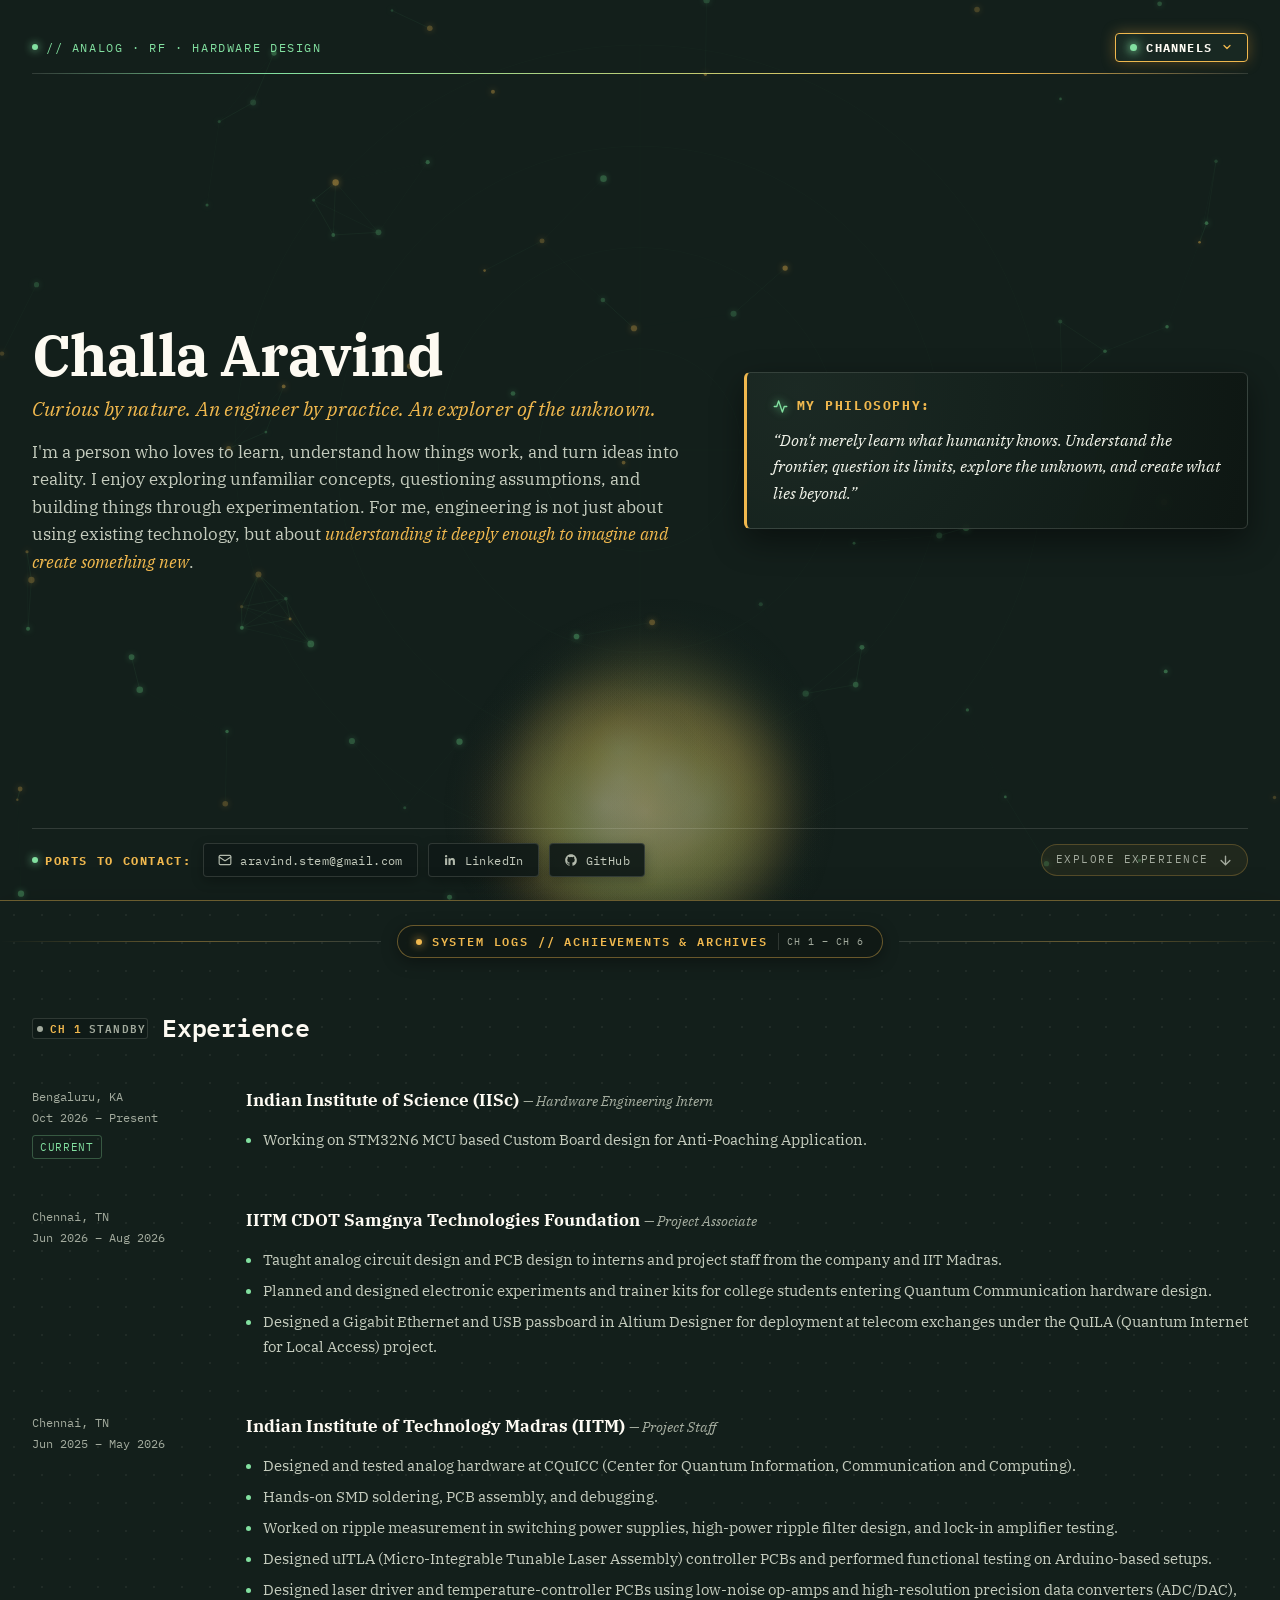
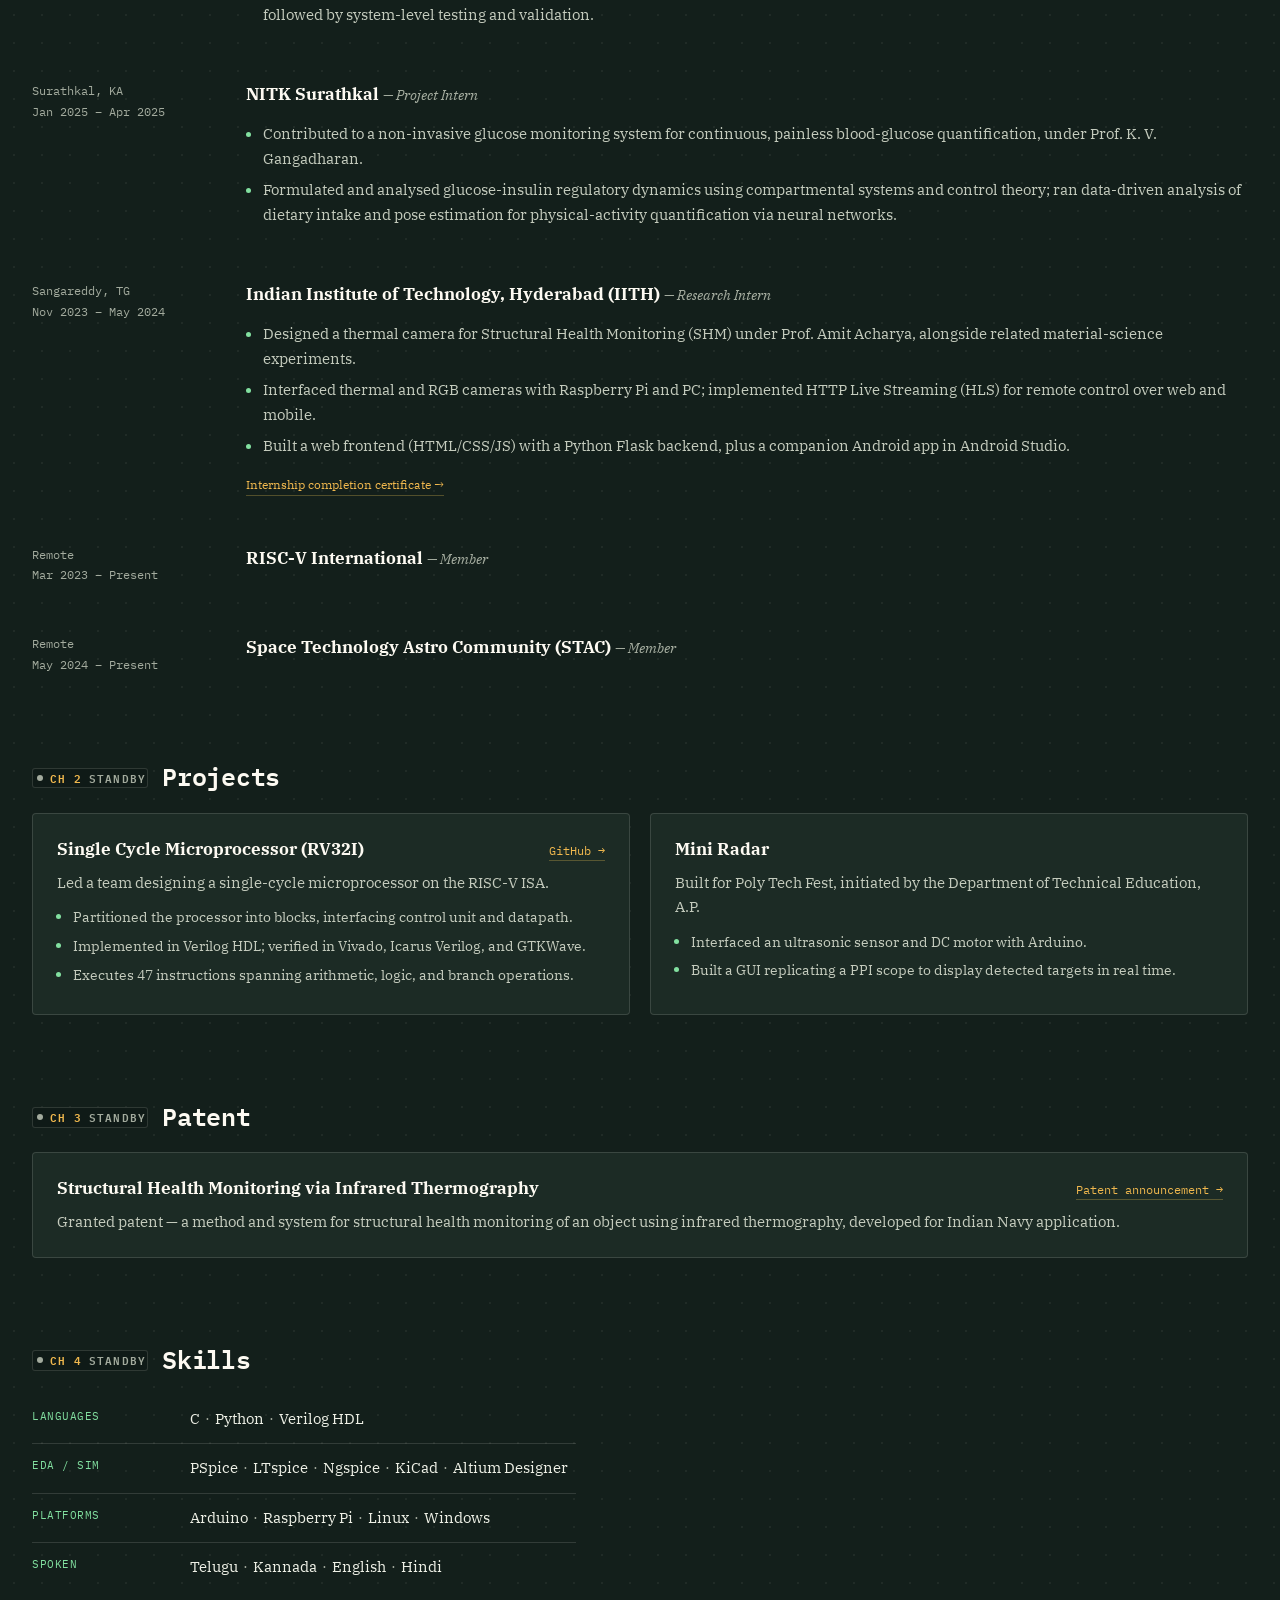
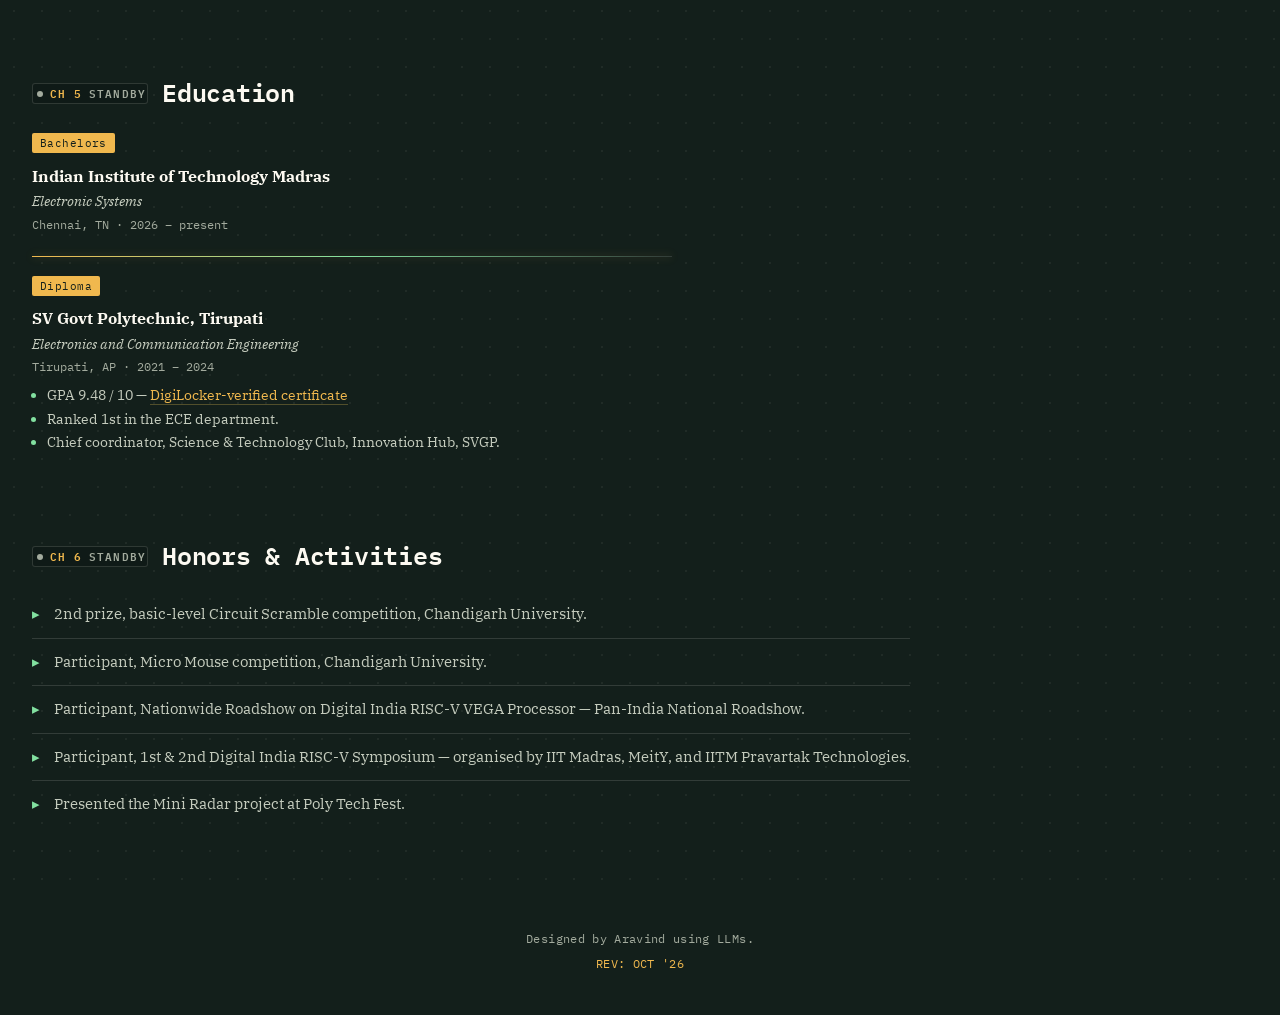
==== commit 238ce6a6: "Fix dropdown stacking context above hero text and remove burst animation on mobile/tablets" ====
--- a/index.html
+++ b/index.html
@@ -9,7 +9,7 @@
 <link rel="preconnect" href="https://fonts.googleapis.com">
 <link rel="preconnect" href="https://fonts.gstatic.com" crossorigin>
 <link href="https://fonts.googleapis.com/css2?family=IBM+Plex+Mono:wght@400;500;600;700&family=IBM+Plex+Serif:ital,wght@0,400;0,500;0,600;0,700;1,400&display=swap" rel="stylesheet">
-<link rel="stylesheet" href="style.css?v=2.1">
+<link rel="stylesheet" href="style.css?v=2.2">
 </head>
 <body>
 
--- a/style.css
+++ b/style.css
@@ -125,7 +125,7 @@
    ============================================================ */
 .channels-menu-wrap {
   position: relative;
-  z-index: 1000;
+  z-index: 101;
   display: inline-flex;
   align-items: center;
   flex: none;
@@ -190,31 +190,30 @@
   color: #ffd276;
 }
 
-/* Dropdown Container — opens smoothly directly from top */
+/* Dropdown Container — solid, high-contrast instrument panel, floats above all hero text */
 .channels-dropdown {
   position: absolute;
   top: calc(100% + 8px);
   right: 0;
-  min-width: 215px;
-  background: rgba(18, 29, 25, 0.98);
-  border: 1px solid var(--hair-cu);
+  min-width: 220px;
+  background: #111e19 !important;
+  border: 1.5px solid var(--copper);
   border-radius: 6px;
-  box-shadow: 0 16px 40px rgba(0, 0, 0, 0.65), 0 0 20px rgba(240, 184, 78, 0.12);
-  backdrop-filter: blur(14px);
-  -webkit-backdrop-filter: blur(14px);
-  padding: 6px;
+  box-shadow: 0 16px 48px rgba(0, 0, 0, 0.95), 0 0 20px rgba(240, 184, 78, 0.2);
+  padding: 8px;
   display: flex;
   flex-direction: column;
-  gap: 3px;
+  gap: 4px;
+  z-index: 9999;
   /* Unfolds smoothly from the top */
   transform: translateY(-8px) scale(0.97);
   transform-origin: top right;
   opacity: 0;
   pointer-events: none;
   visibility: hidden;
-  transition: transform 0.28s cubic-bezier(0.16, 1, 0.3, 1),
-              opacity 0.22s ease,
-              visibility 0.28s;
+  transition: transform 0.24s cubic-bezier(0.16, 1, 0.3, 1),
+              opacity 0.2s ease,
+              visibility 0.24s;
 }
 
 .channels-menu-wrap.open .channels-dropdown {
@@ -227,7 +226,7 @@
 .channels-dropdown-list {
   display: flex;
   flex-direction: column;
-  gap: 3px;
+  gap: 4px;
 }
 
 .channel-item {
@@ -239,13 +238,14 @@
   text-decoration: none;
   font-family: var(--mono);
   font-size: 0.74rem;
-  color: var(--ink-dim);
-  border: 1px solid transparent;
+  color: var(--paper);
+  background: #162620;
+  border: 1px solid rgba(240, 184, 78, 0.12);
   /* Cascades from top */
   transform: translateY(-6px);
   opacity: 0;
-  transition: transform 0.24s cubic-bezier(0.16, 1, 0.3, 1),
-              opacity 0.2s ease,
+  transition: transform 0.22s cubic-bezier(0.16, 1, 0.3, 1),
+              opacity 0.18s ease,
               background 0.2s ease,
               border-color 0.2s ease,
               color 0.2s ease;
@@ -266,16 +266,16 @@
 
 .channel-item:hover,
 .channel-item:focus-visible {
-  color: var(--paper);
-  background: rgba(28, 43, 37, 0.9);
-  border-color: rgba(240, 184, 78, 0.3);
+  color: #ffffff;
+  background: #1d332a;
+  border-color: rgba(240, 184, 78, 0.45);
 }
 
 .channel-item.active {
-  color: var(--paper);
-  background: rgba(28, 43, 37, 0.95);
+  color: #ffffff;
+  background: #1f3a2f;
   border-color: var(--trace-lt);
-  box-shadow: 0 0 12px rgba(95, 191, 122, 0.25);
+  box-shadow: 0 0 10px rgba(95, 191, 122, 0.3);
 }
 
 .channel-item-tag {
@@ -428,6 +428,7 @@
   padding-bottom: 10px;
   min-height: 42px;
   position: relative;
+  z-index: 100;
   animation: appearAfterBurst 0.75s cubic-bezier(0.16, 1, 0.3, 1) both;
   animation-delay: 1.1s;
 }
@@ -1349,6 +1350,22 @@
     min-height: 100svh;
     min-height: 100dvh;
   }
+  /* Disable bottom antenna and burst delay animations completely on tablets & mobiles */
+  .em-antenna {
+    display: none !important;
+  }
+  .hero-name,
+  .hero-motto,
+  .hero-tagline,
+  .hero-philosophy,
+  .hero-bottom-bar,
+  .telemetry-bar,
+  .channels-menu-wrap {
+    animation: none !important;
+    opacity: 1 !important;
+    transform: none !important;
+    filter: none !important;
+  }
   .hero-wrap {
     height: auto;
     gap: 20px;
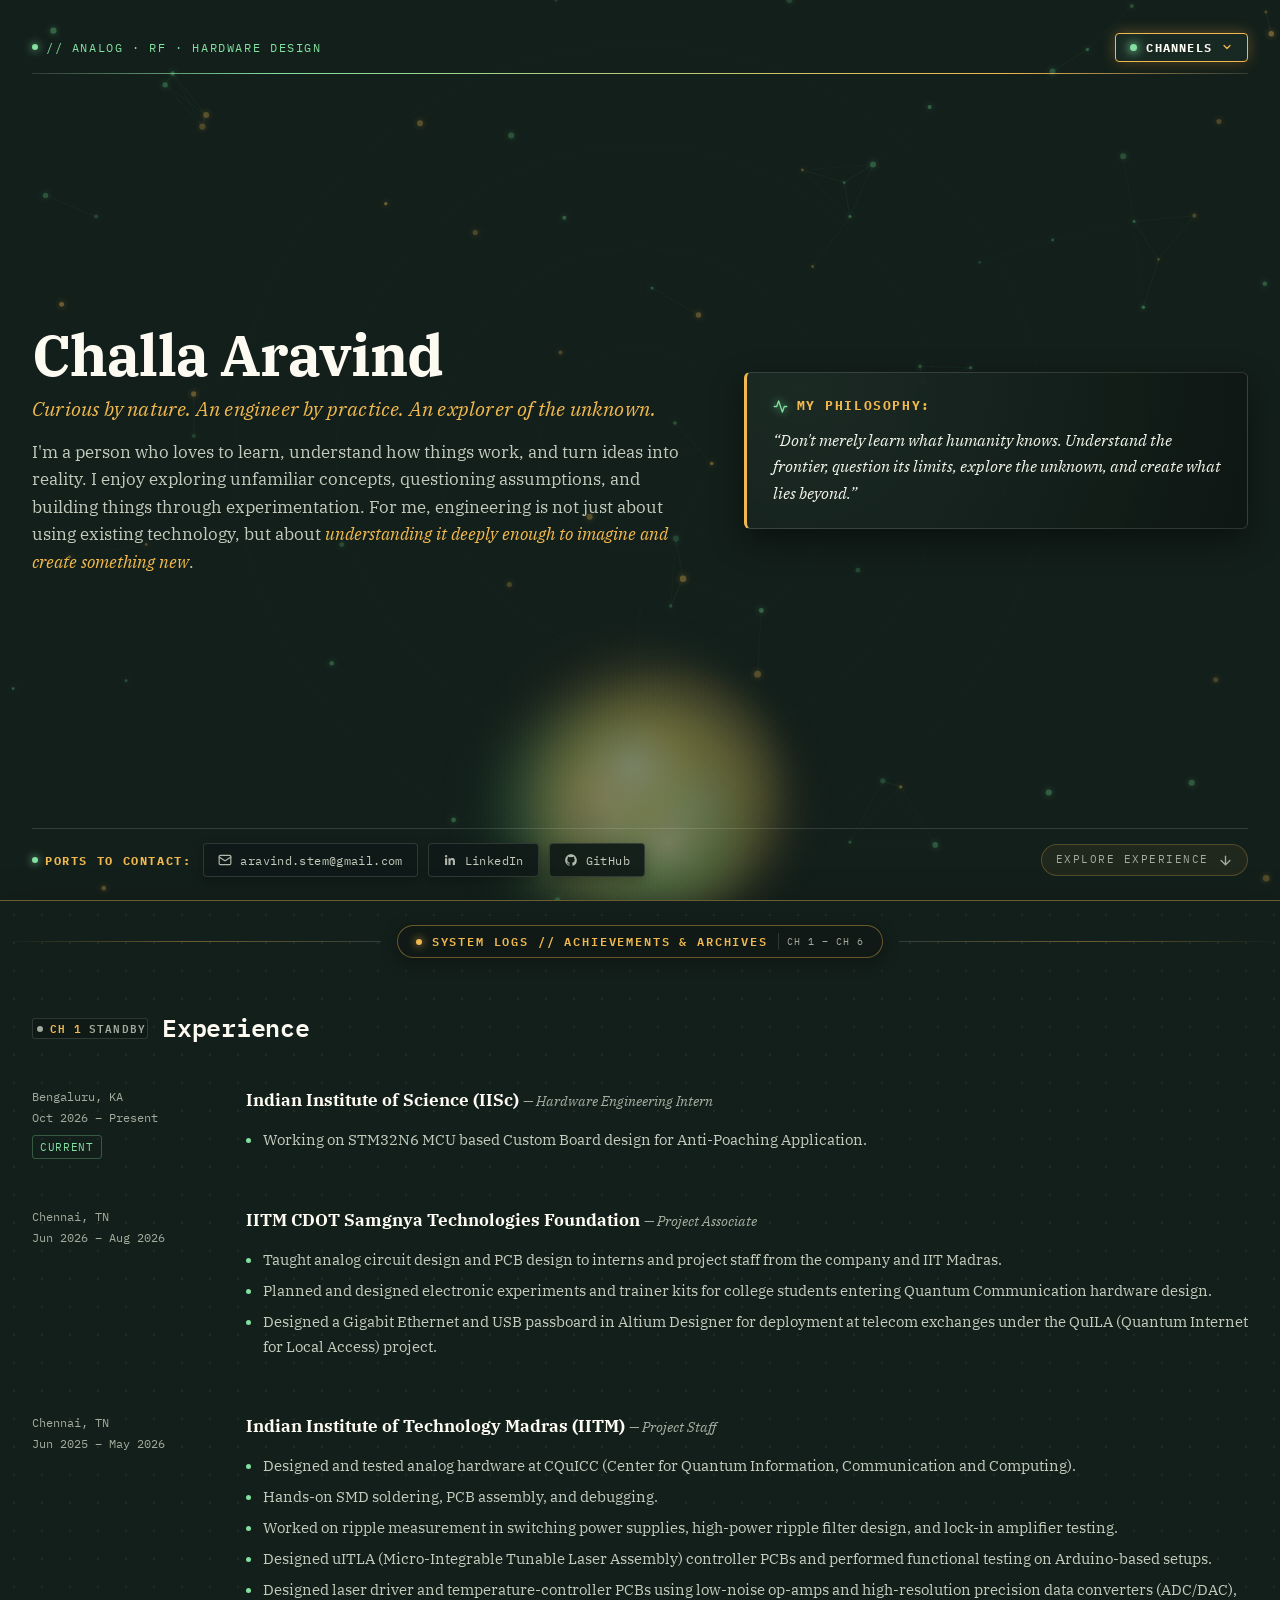
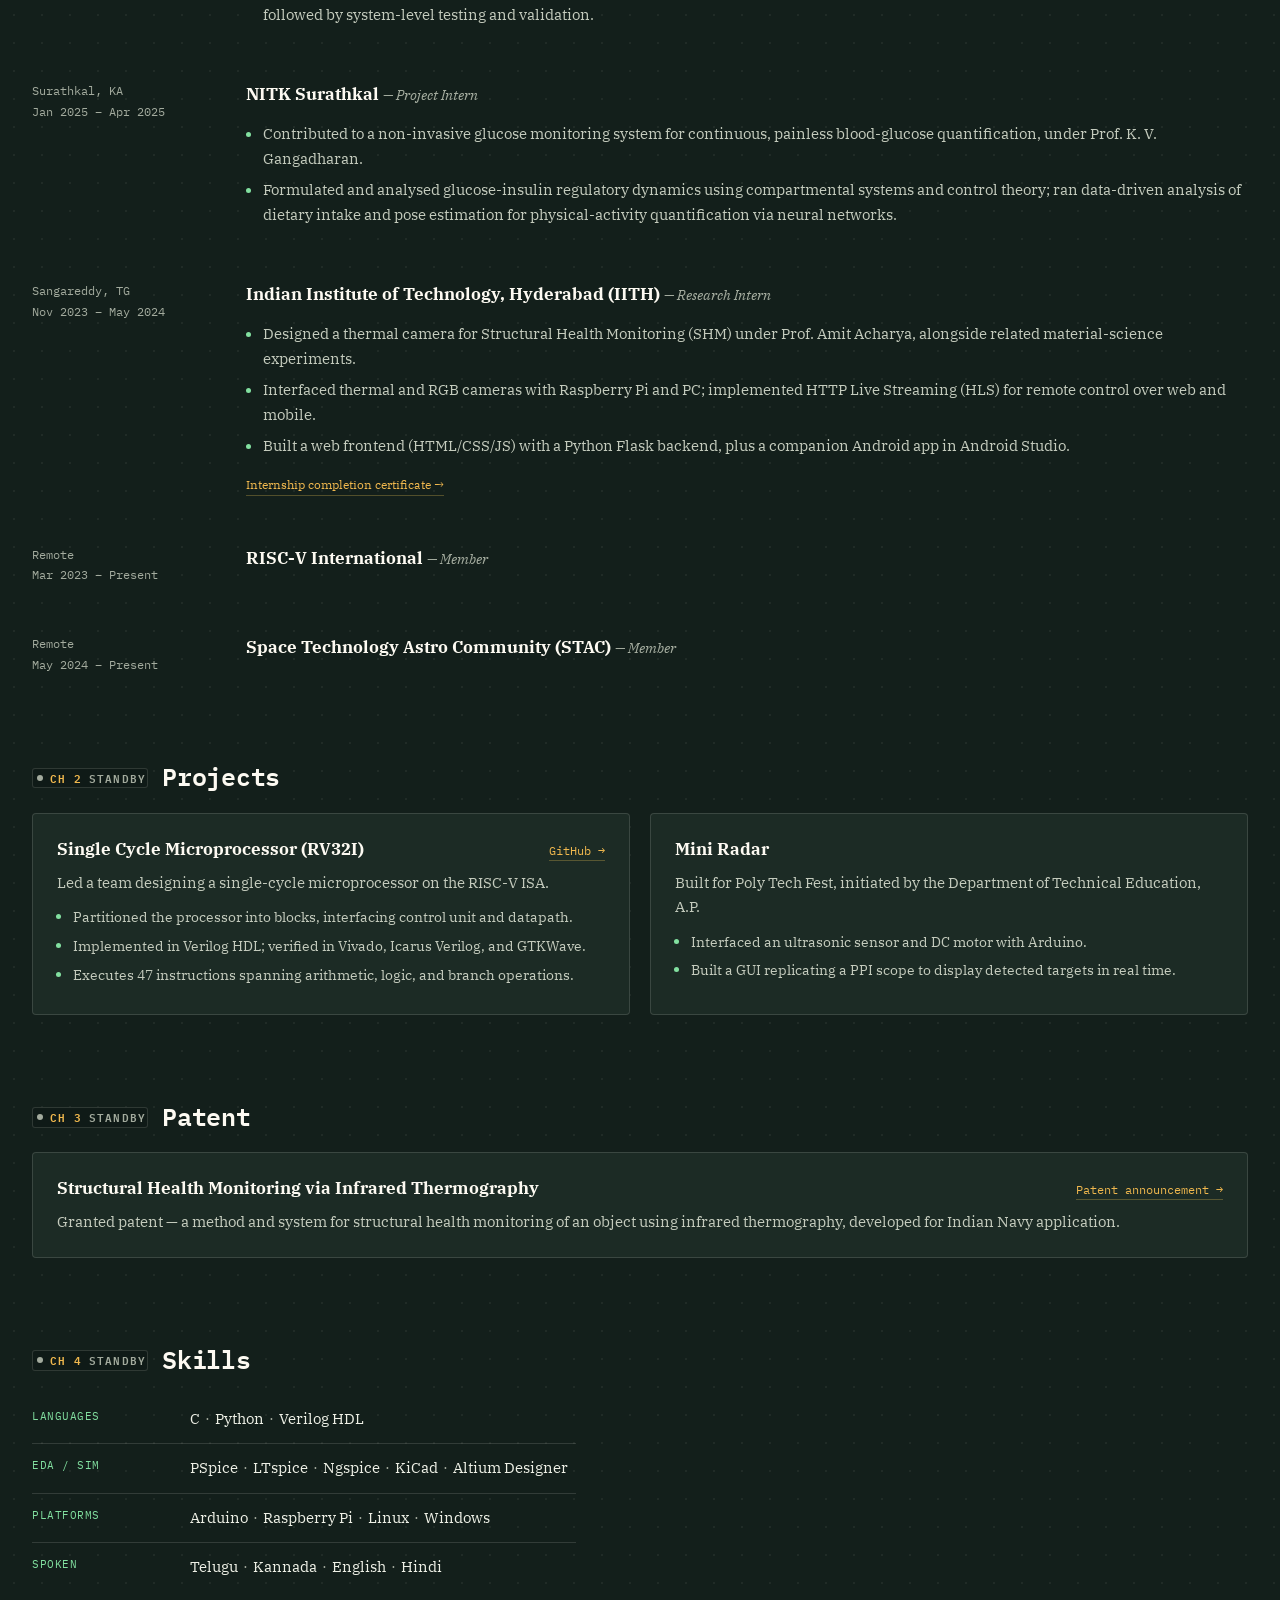
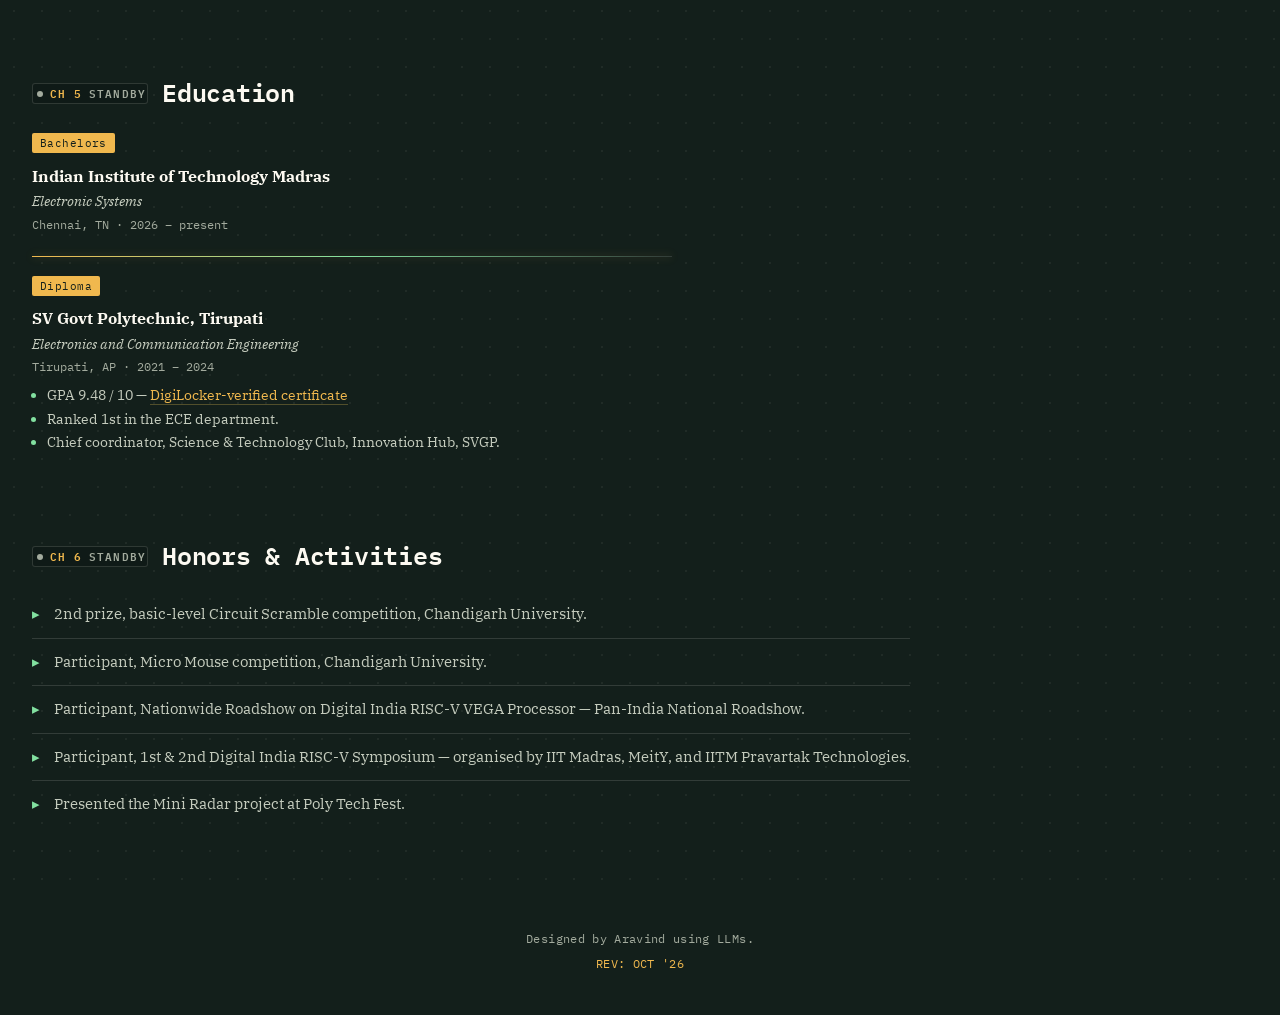
==== commit e2594a71: "Add direct swipe slide from hero to Experience starting at SYSTEM LOGS tab and fix date spacing" ====
--- a/index.html
+++ b/index.html
@@ -9,7 +9,7 @@
 <link rel="preconnect" href="https://fonts.googleapis.com">
 <link rel="preconnect" href="https://fonts.gstatic.com" crossorigin>
 <link href="https://fonts.googleapis.com/css2?family=IBM+Plex+Mono:wght@400;500;600;700&family=IBM+Plex+Serif:ital,wght@0,400;0,500;0,600;0,700;1,400&display=swap" rel="stylesheet">
-<link rel="stylesheet" href="style.css?v=2.2">
+<link rel="stylesheet" href="style.css?v=2.3">
 </head>
 <body>
 
@@ -184,7 +184,7 @@
 
             <div class="entry reveal">
         <div class="entry-meta">
-          Bengaluru, KA<br>Oct 2026 – Present<br>
+          Bengaluru, KA <br>Oct 2026 – Present <br>
           <span class="current">CURRENT</span>
         </div>
         <div>
@@ -197,7 +197,7 @@
 
 <div class="entry reveal">
         <div class="entry-meta">
-          Chennai, TN<br>Jun 2026 – Aug 2026
+          Chennai, TN <br>Jun 2026 – Aug 2026
         </div>
         <div>
           <span class="entry-title">IITM CDOT Samgnya Technologies Foundation</span><span class="entry-org">— Project Associate</span>
@@ -210,7 +210,7 @@
       </div>
 
       <div class="entry reveal">
-        <div class="entry-meta">Chennai, TN<br>Jun 2025 – May 2026</div>
+        <div class="entry-meta">Chennai, TN <br>Jun 2025 – May 2026</div>
         <div>
           <span class="entry-title">Indian Institute of Technology Madras (IITM)</span><span class="entry-org">— Project Staff</span>
           <ul>
@@ -224,7 +224,7 @@
       </div>
 
       <div class="entry reveal">
-        <div class="entry-meta">Surathkal, KA<br>Jan 2025 – Apr 2025</div>
+        <div class="entry-meta">Surathkal, KA <br>Jan 2025 – Apr 2025</div>
         <div>
           <span class="entry-title">NITK Surathkal</span><span class="entry-org">— Project Intern</span>
           <ul>
@@ -237,7 +237,7 @@
       
 
       <div class="entry reveal">
-        <div class="entry-meta">Sangareddy, TG<br>Nov 2023 – May 2024</div>
+        <div class="entry-meta">Sangareddy, TG <br>Nov 2023 – May 2024</div>
         <div>
           <span class="entry-title">Indian Institute of Technology, Hyderabad (IITH)</span><span class="entry-org">— Research Intern</span>
           <ul>
@@ -250,12 +250,12 @@
       </div>
 
       <div class="entry reveal">
-        <div class="entry-meta">Remote<br>Mar 2023 – Present</div>
+        <div class="entry-meta">Remote <br>Mar 2023 – Present</div>
         <div><span class="entry-title">RISC-V International</span><span class="entry-org">— Member</span></div>
       </div>
 
       <div class="entry reveal">
-        <div class="entry-meta">Remote<br>May 2024 – Present</div>
+        <div class="entry-meta">Remote <br>May 2024 – Present</div>
         <div><span class="entry-title">Space Technology Astro Community (STAC)</span><span class="entry-org">— Member</span></div>
       </div>
     </div>
--- a/style.css
+++ b/style.css
@@ -36,6 +36,7 @@
 /* Completely remove browser right-side scrollbar */
 html {
   scroll-behavior: smooth;
+  scroll-snap-type: y proximity;
   scrollbar-width: none; /* Firefox */
   -ms-overflow-style: none; /* IE & Edge */
 }
@@ -377,6 +378,7 @@
   position: relative;
   min-height: 100vh;
   min-height: 100dvh;
+  scroll-snap-align: start;
   z-index: 1;
   display: flex;
   flex-direction: column;
@@ -995,6 +997,8 @@
   padding: 24px 0 12px;
   max-width: var(--wrap);
   margin: 0 auto;
+  scroll-snap-align: start;
+  scroll-margin-top: 8px;
 }
 .deck-trace-line {
   flex: 1;
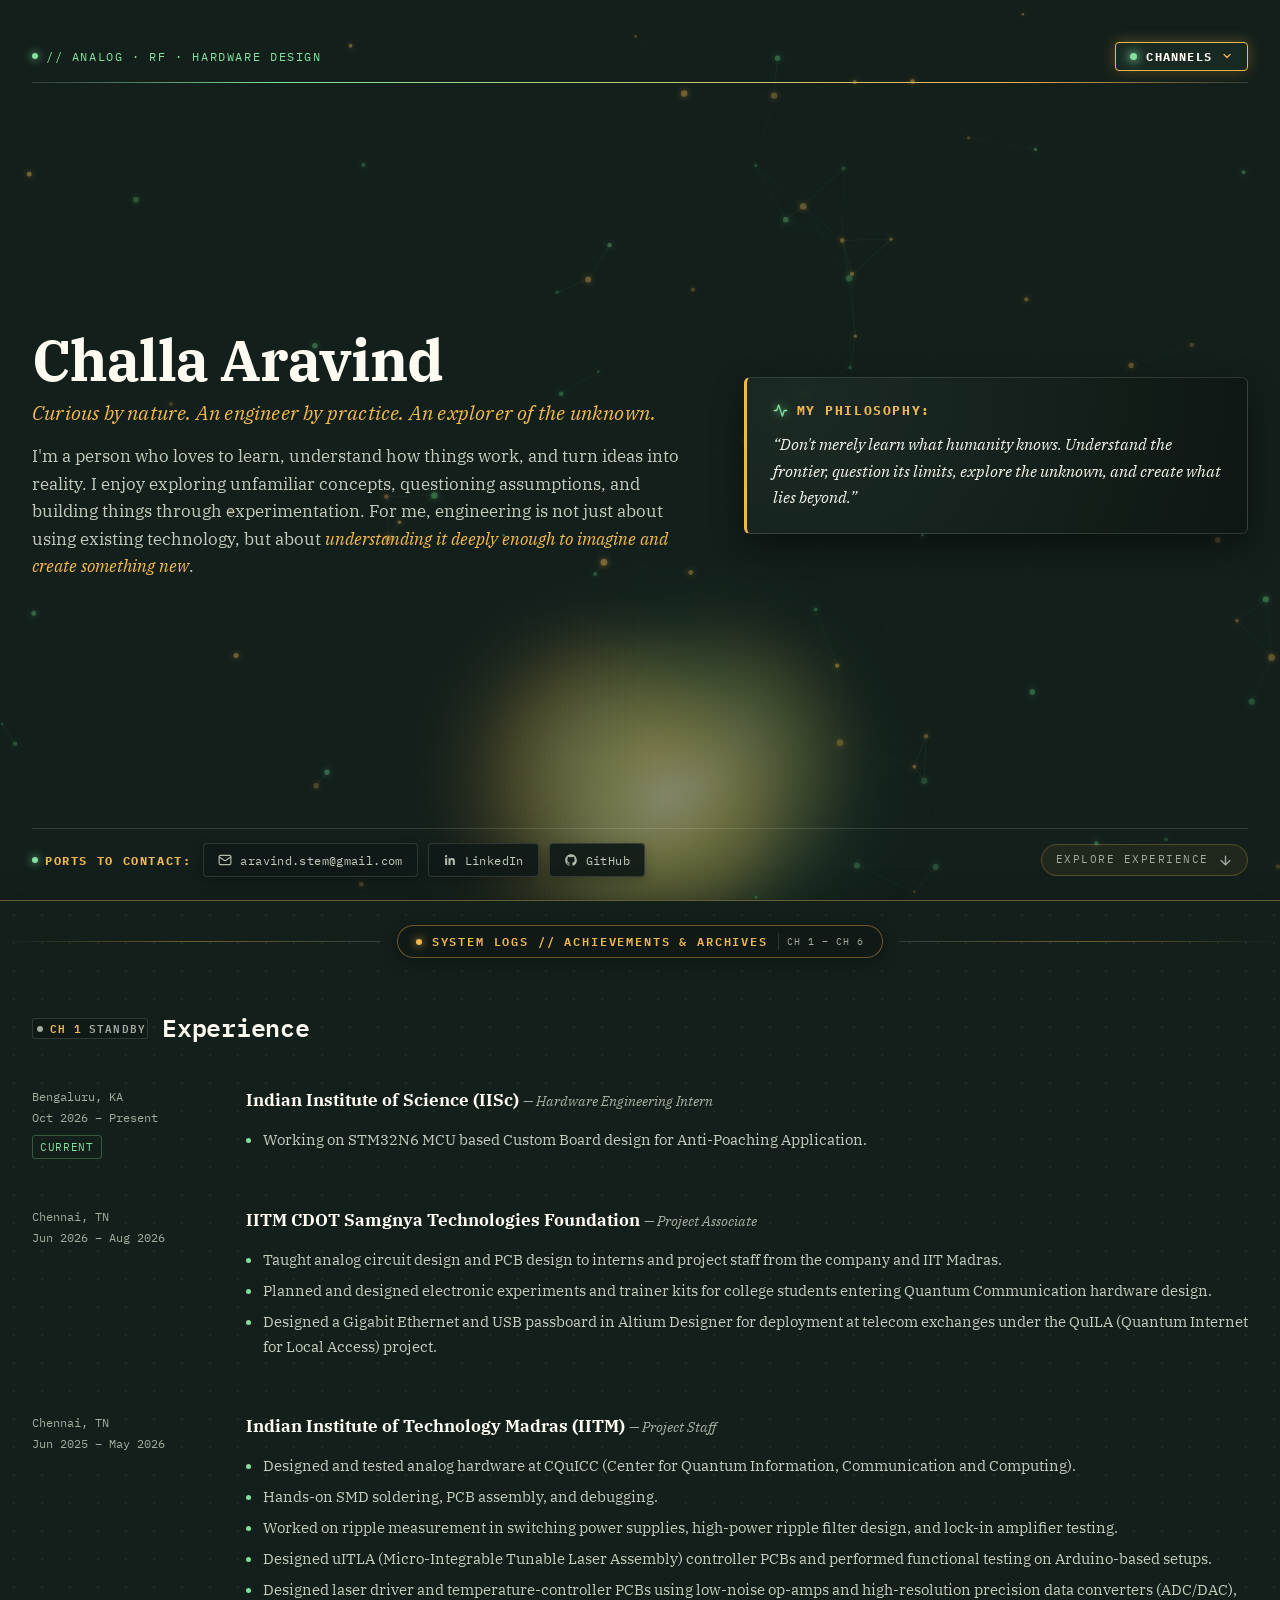
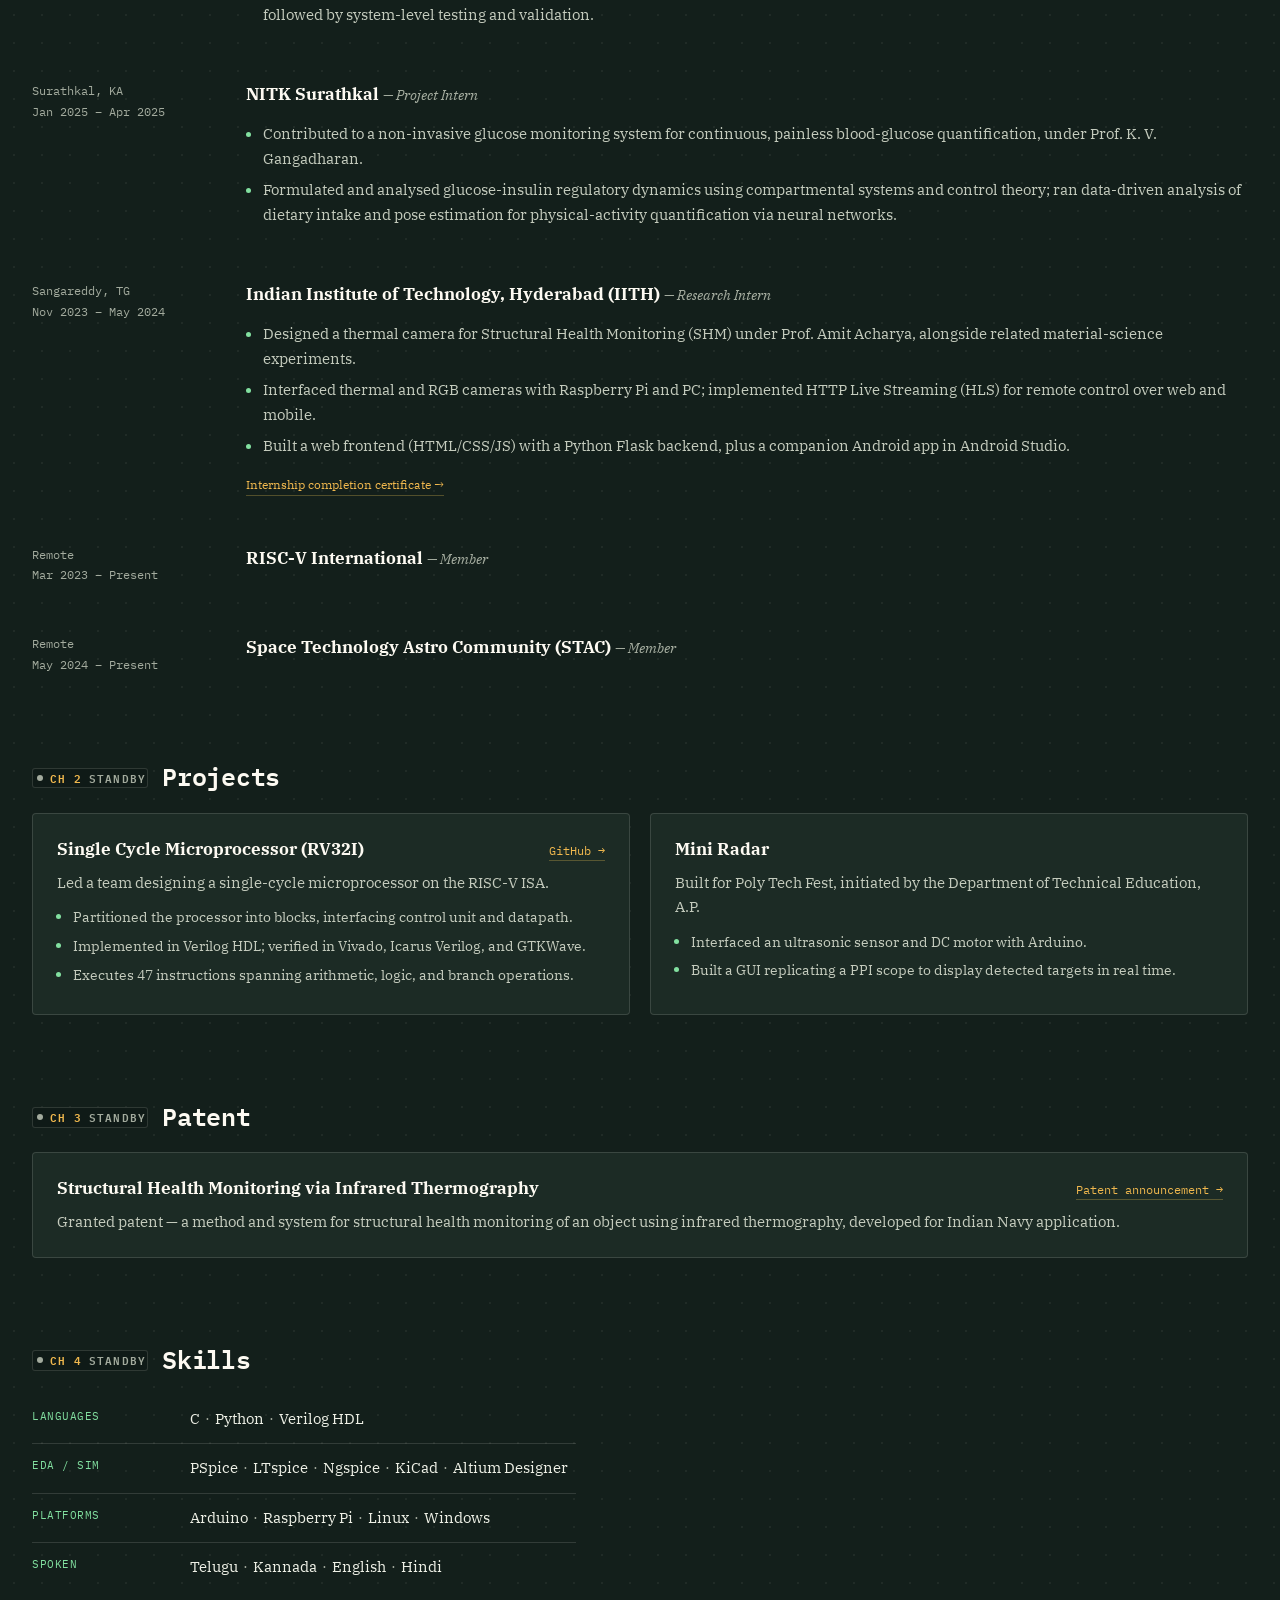
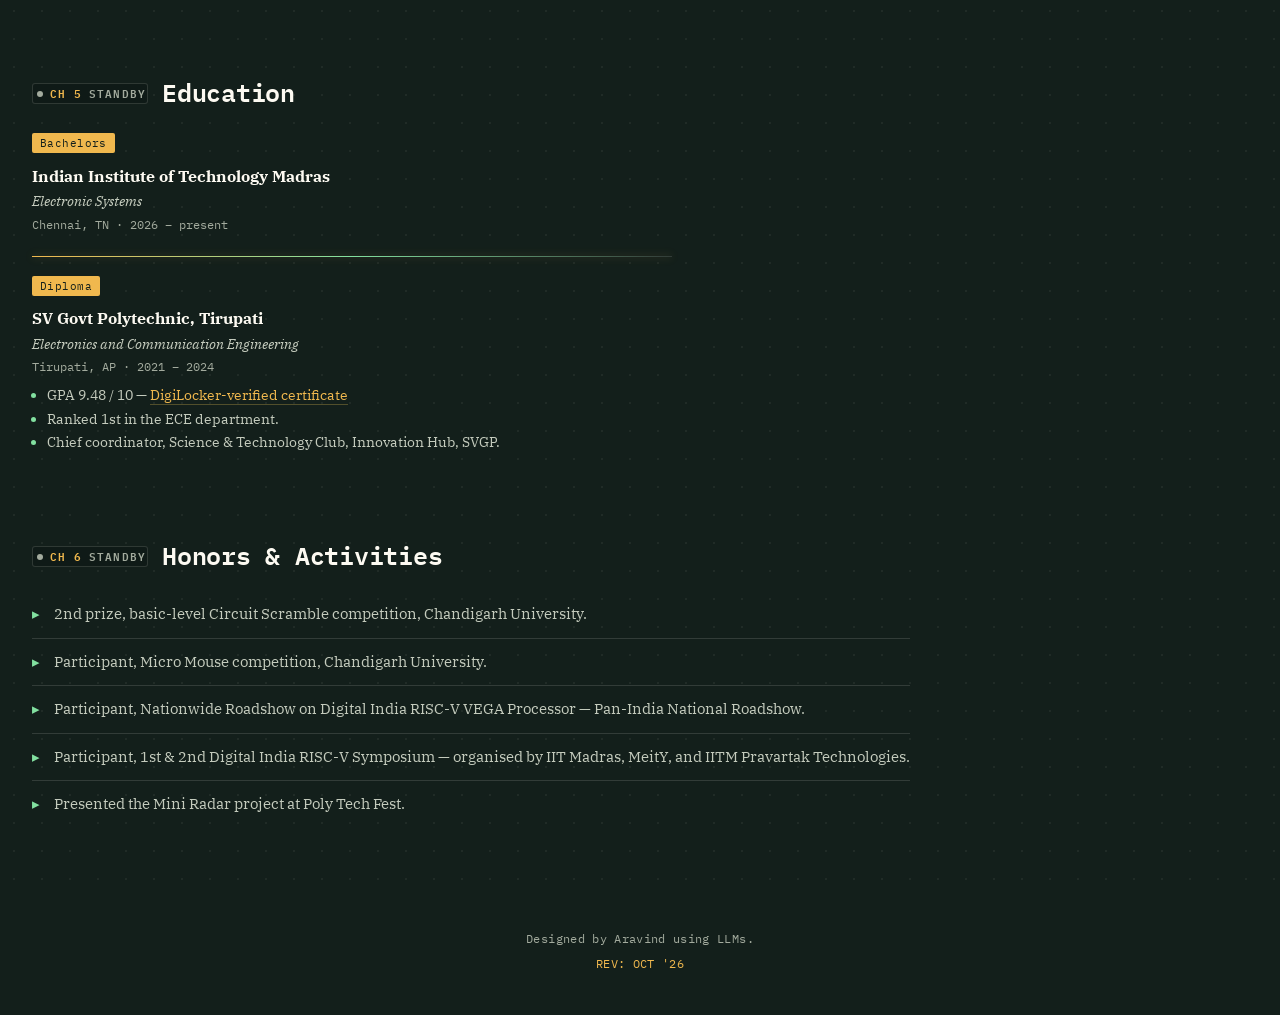
==== commit 6f4054e4: "Increase top padding of telemetry bar across responsive breakpoints so it does not hug top edge" ====
--- a/index.html
+++ b/index.html
@@ -9,7 +9,7 @@
 <link rel="preconnect" href="https://fonts.googleapis.com">
 <link rel="preconnect" href="https://fonts.gstatic.com" crossorigin>
 <link href="https://fonts.googleapis.com/css2?family=IBM+Plex+Mono:wght@400;500;600;700&family=IBM+Plex+Serif:ital,wght@0,400;0,500;0,600;0,700;1,400&display=swap" rel="stylesheet">
-<link rel="stylesheet" href="style.css?v=2.3">
+<link rel="stylesheet" href="style.css?v=2.4">
 </head>
 <body>
 
--- a/style.css
+++ b/style.css
@@ -414,7 +414,7 @@
   display: flex;
   flex-direction: column;
   justify-content: space-between;
-  padding-top: clamp(22px, 3.5vh, 40px);
+  padding-top: clamp(30px, 4.5vh, 44px);
   padding-bottom: clamp(16px, 2.5vh, 28px);
   box-sizing: border-box;
   will-change: transform, opacity;
@@ -1373,7 +1373,7 @@
   .hero-wrap {
     height: auto;
     gap: 20px;
-    padding-top: 22px;
+    padding-top: clamp(28px, 4vh, 36px);
     padding-bottom: 18px;
   }
   .hero-stage {
@@ -1441,6 +1441,9 @@
 
 /* ── Large Phones & Phablets (≤ 680px) ── */
 @media (max-width: 680px) {
+  .hero-wrap {
+    padding-top: clamp(28px, 4.5vh, 36px);
+  }
   .telem-hw-full {
     display: none !important;
   }
@@ -1676,7 +1679,7 @@
     min-height: 100svh;
   }
   .hero-wrap {
-    padding-top: 14px;
+    padding-top: 20px;
     padding-bottom: 14px;
     gap: 14px;
   }
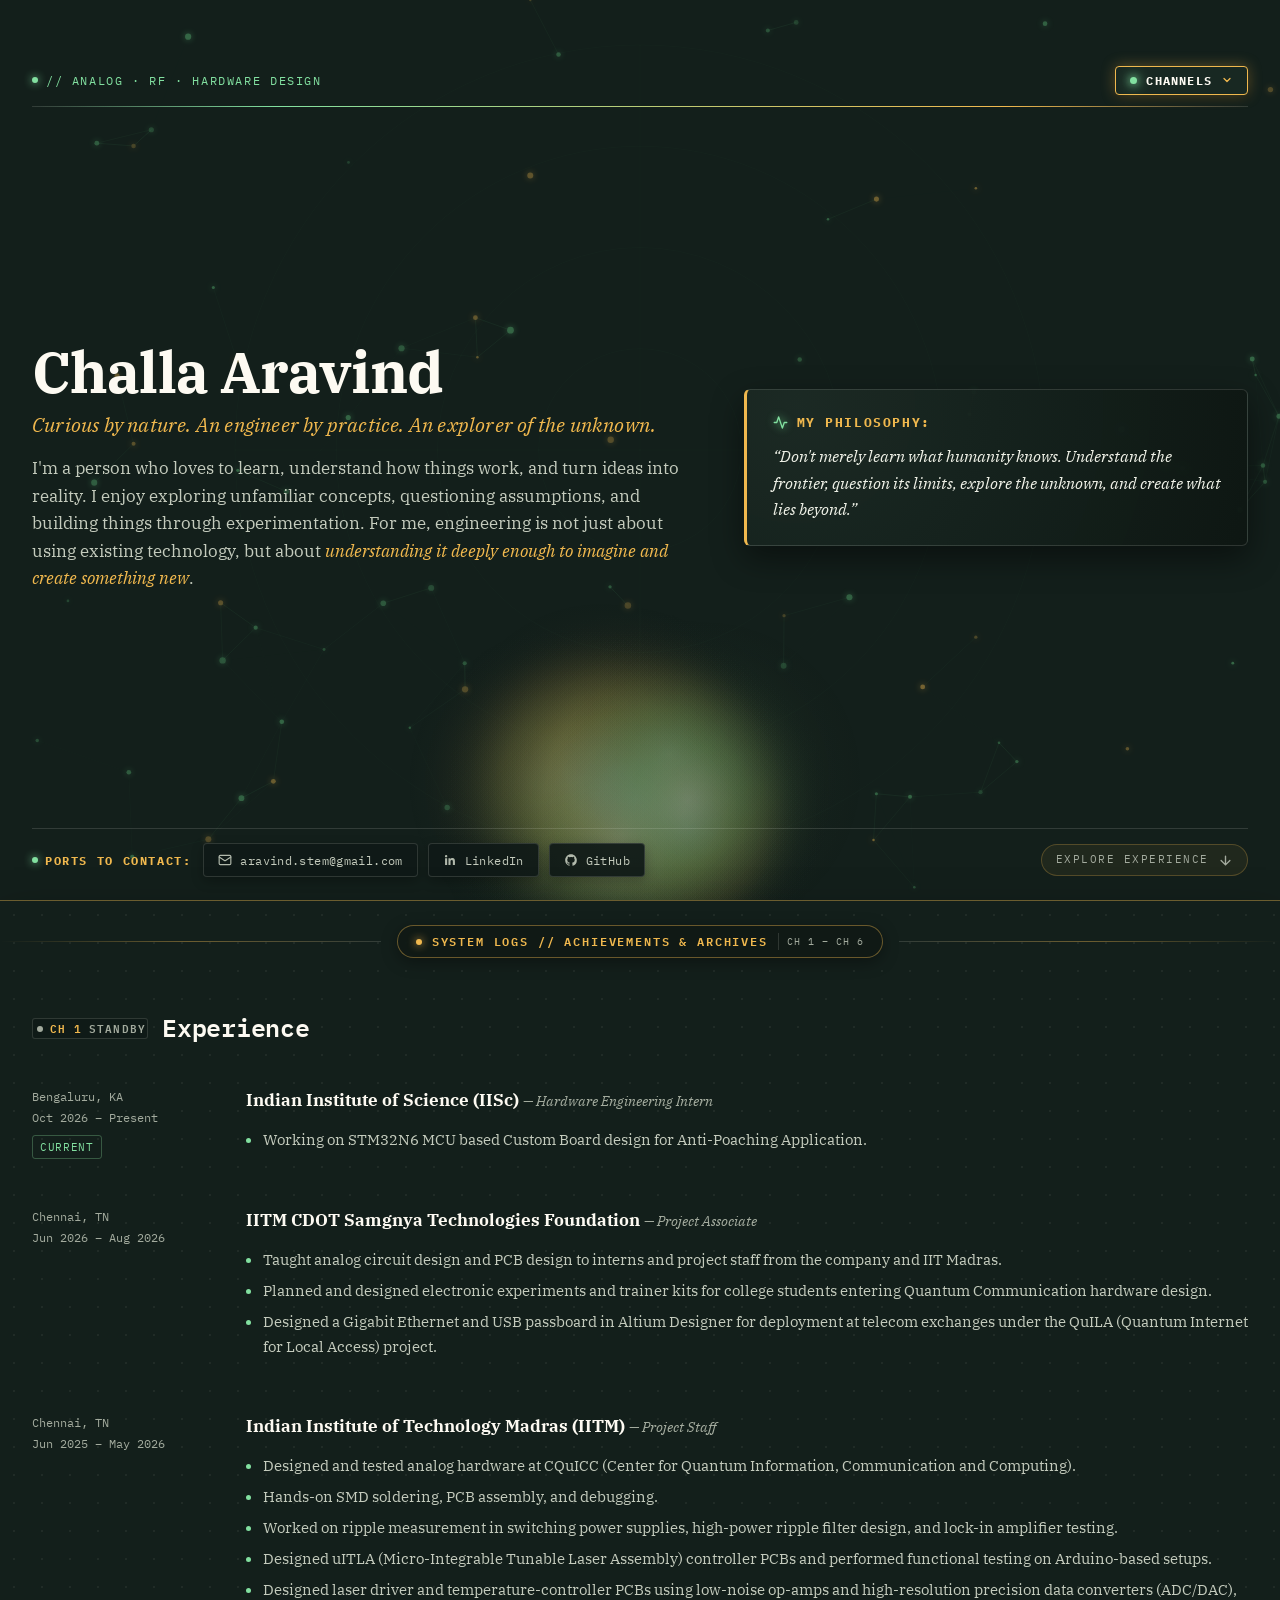
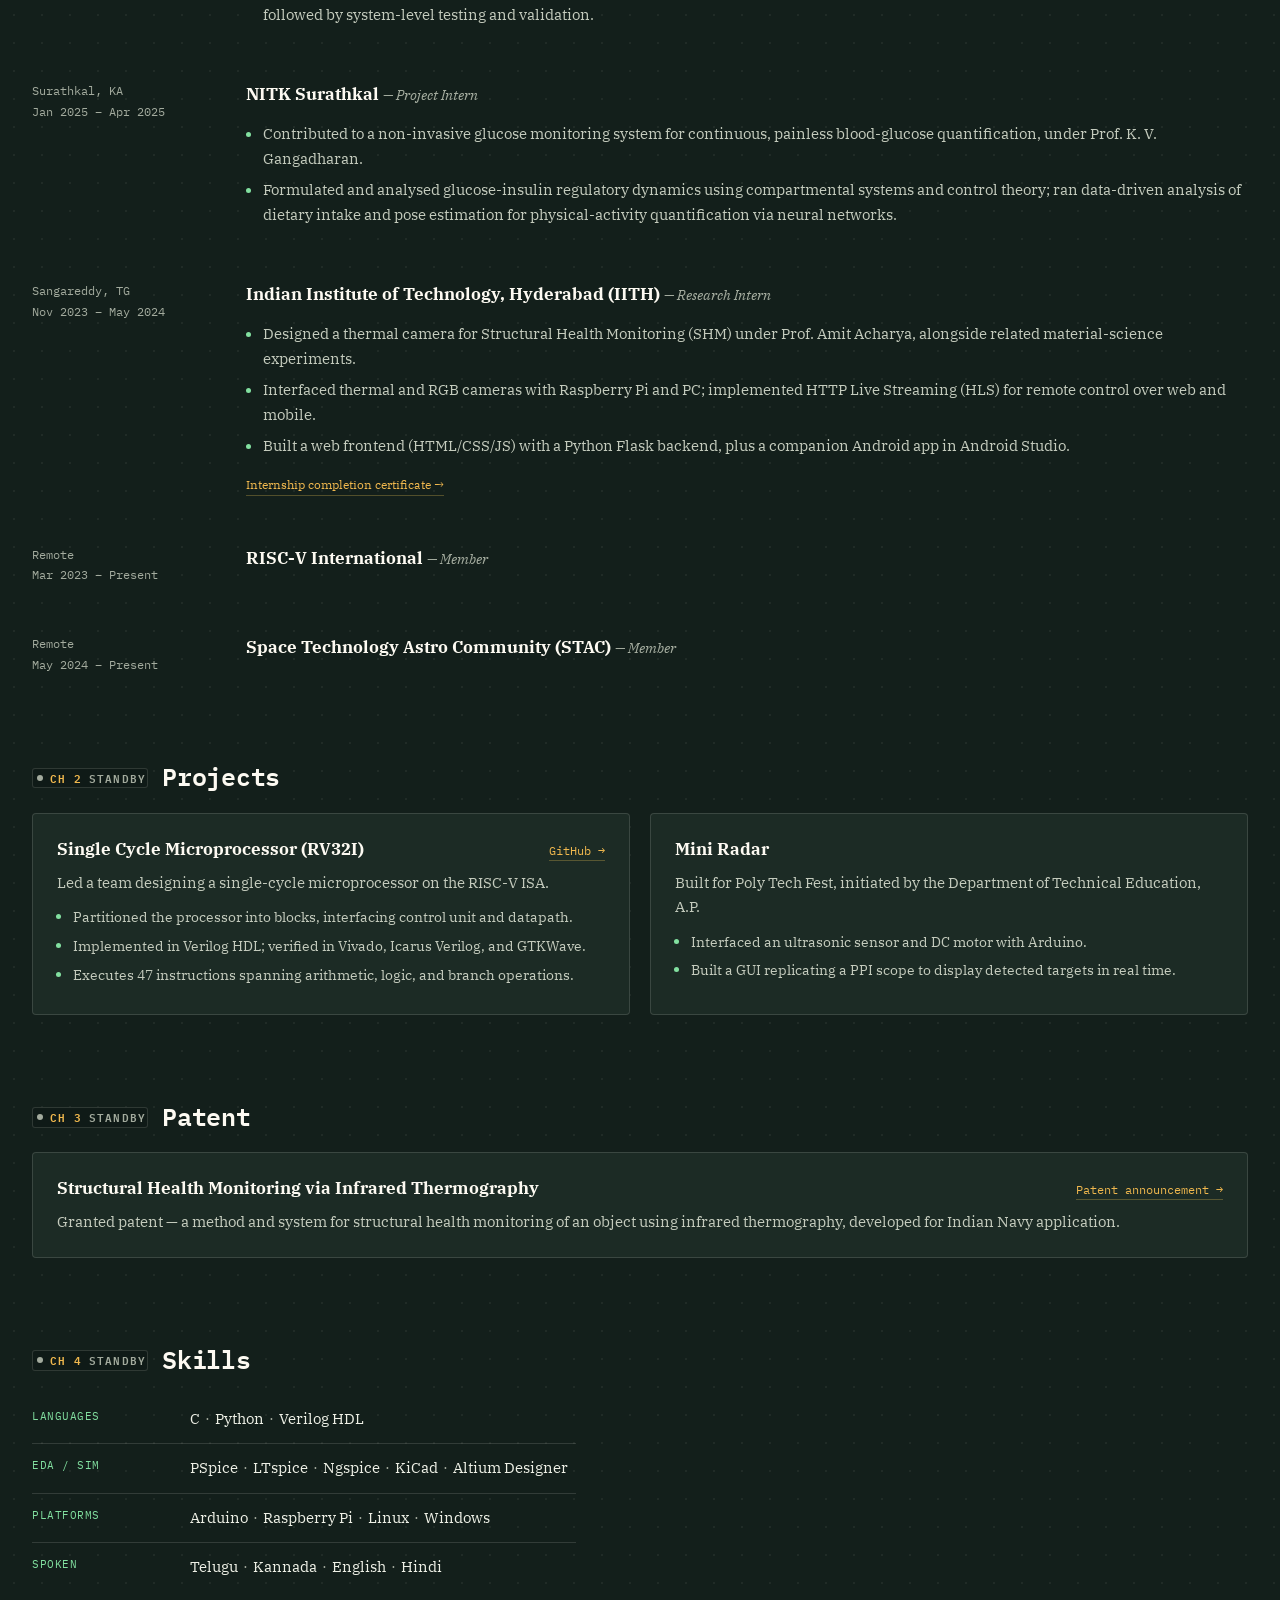
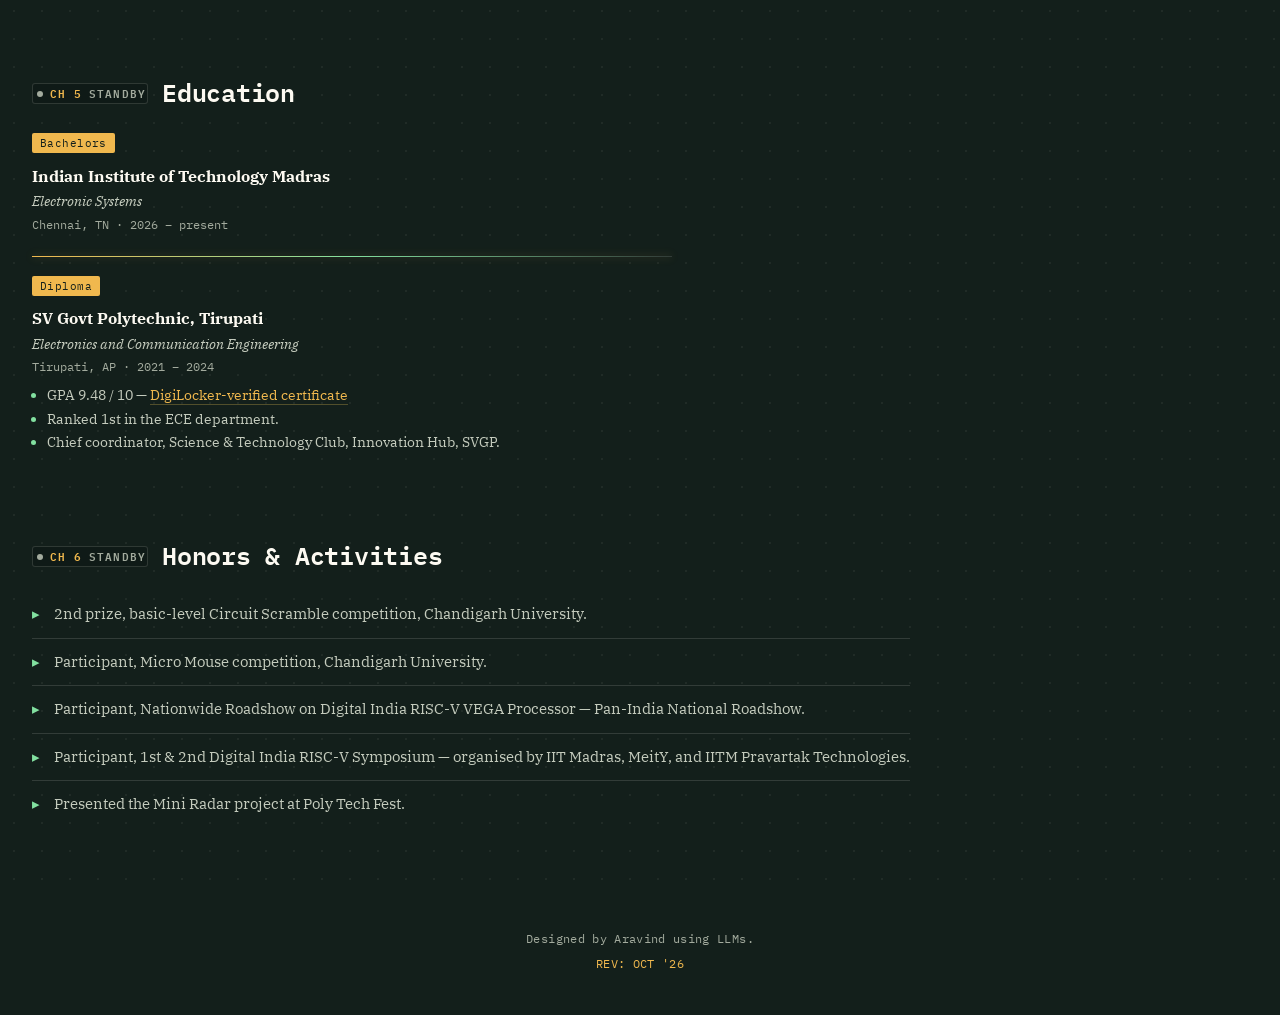
==== commit 281e2a4d: "Substantially increase hero top clearance across all viewports to keep telemetry bar comfortably dow" ====
--- a/index.html
+++ b/index.html
@@ -9,7 +9,7 @@
 <link rel="preconnect" href="https://fonts.googleapis.com">
 <link rel="preconnect" href="https://fonts.gstatic.com" crossorigin>
 <link href="https://fonts.googleapis.com/css2?family=IBM+Plex+Mono:wght@400;500;600;700&family=IBM+Plex+Serif:ital,wght@0,400;0,500;0,600;0,700;1,400&display=swap" rel="stylesheet">
-<link rel="stylesheet" href="style.css?v=2.4">
+<link rel="stylesheet" href="style.css?v=2.5">
 </head>
 <body>
 
--- a/style.css
+++ b/style.css
@@ -414,7 +414,7 @@
   display: flex;
   flex-direction: column;
   justify-content: space-between;
-  padding-top: clamp(30px, 4.5vh, 44px);
+  padding-top: clamp(48px, 6.5vh, 64px);
   padding-bottom: clamp(16px, 2.5vh, 28px);
   box-sizing: border-box;
   will-change: transform, opacity;
@@ -428,6 +428,7 @@
   align-items: center;
   border-bottom: 1px solid var(--hair);
   padding-bottom: 10px;
+  margin-top: 6px;
   min-height: 42px;
   position: relative;
   z-index: 100;
@@ -1373,7 +1374,7 @@
   .hero-wrap {
     height: auto;
     gap: 20px;
-    padding-top: clamp(28px, 4vh, 36px);
+    padding-top: clamp(44px, 5.5vh, 56px);
     padding-bottom: 18px;
   }
   .hero-stage {
@@ -1442,7 +1443,7 @@
 /* ── Large Phones & Phablets (≤ 680px) ── */
 @media (max-width: 680px) {
   .hero-wrap {
-    padding-top: clamp(28px, 4.5vh, 36px);
+    padding-top: clamp(40px, 5vh, 52px);
   }
   .telem-hw-full {
     display: none !important;
@@ -1543,6 +1544,9 @@
   .wrap {
     padding: 0 16px;
   }
+  .hero-wrap {
+    padding-top: clamp(38px, 5vh, 48px);
+  }
   .channels-btn {
     font-size: 0.68rem;
     padding: 4px 10px;
@@ -1679,7 +1683,7 @@
     min-height: 100svh;
   }
   .hero-wrap {
-    padding-top: 20px;
+    padding-top: 24px;
     padding-bottom: 14px;
     gap: 14px;
   }
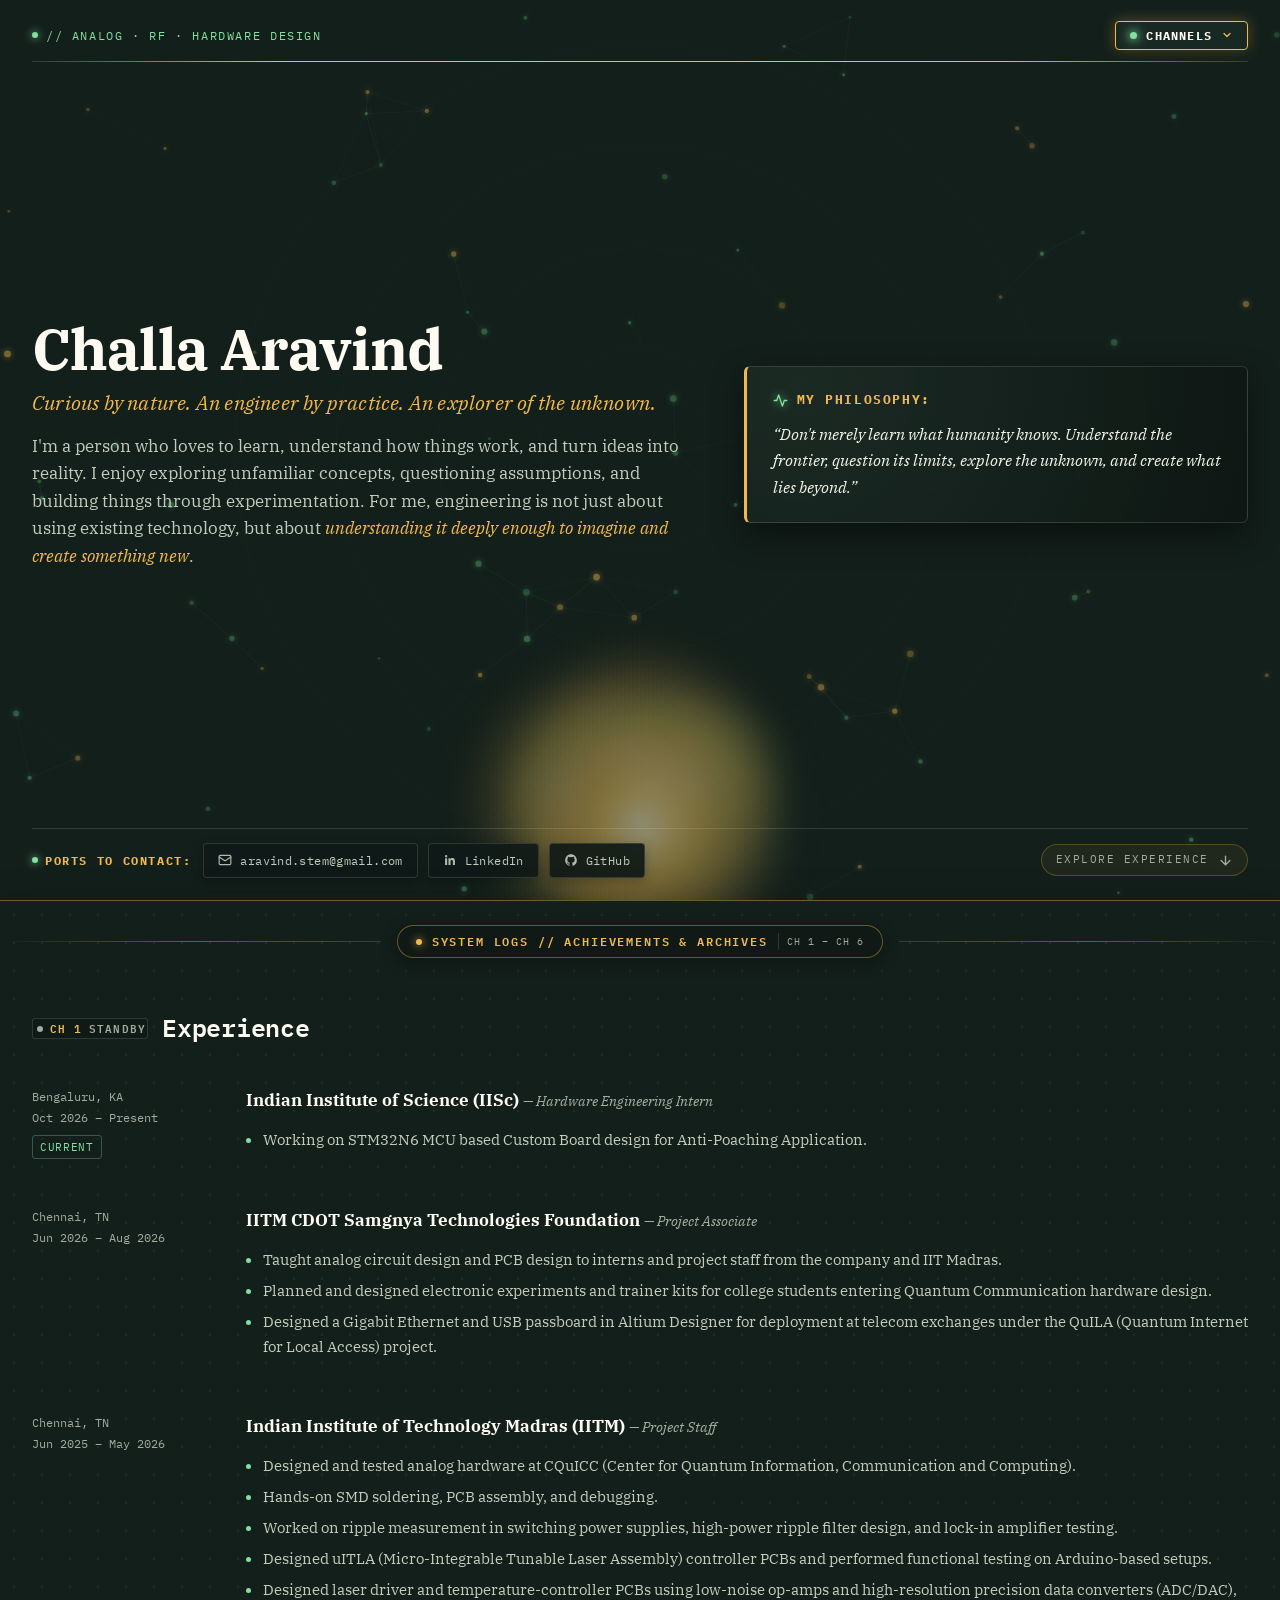
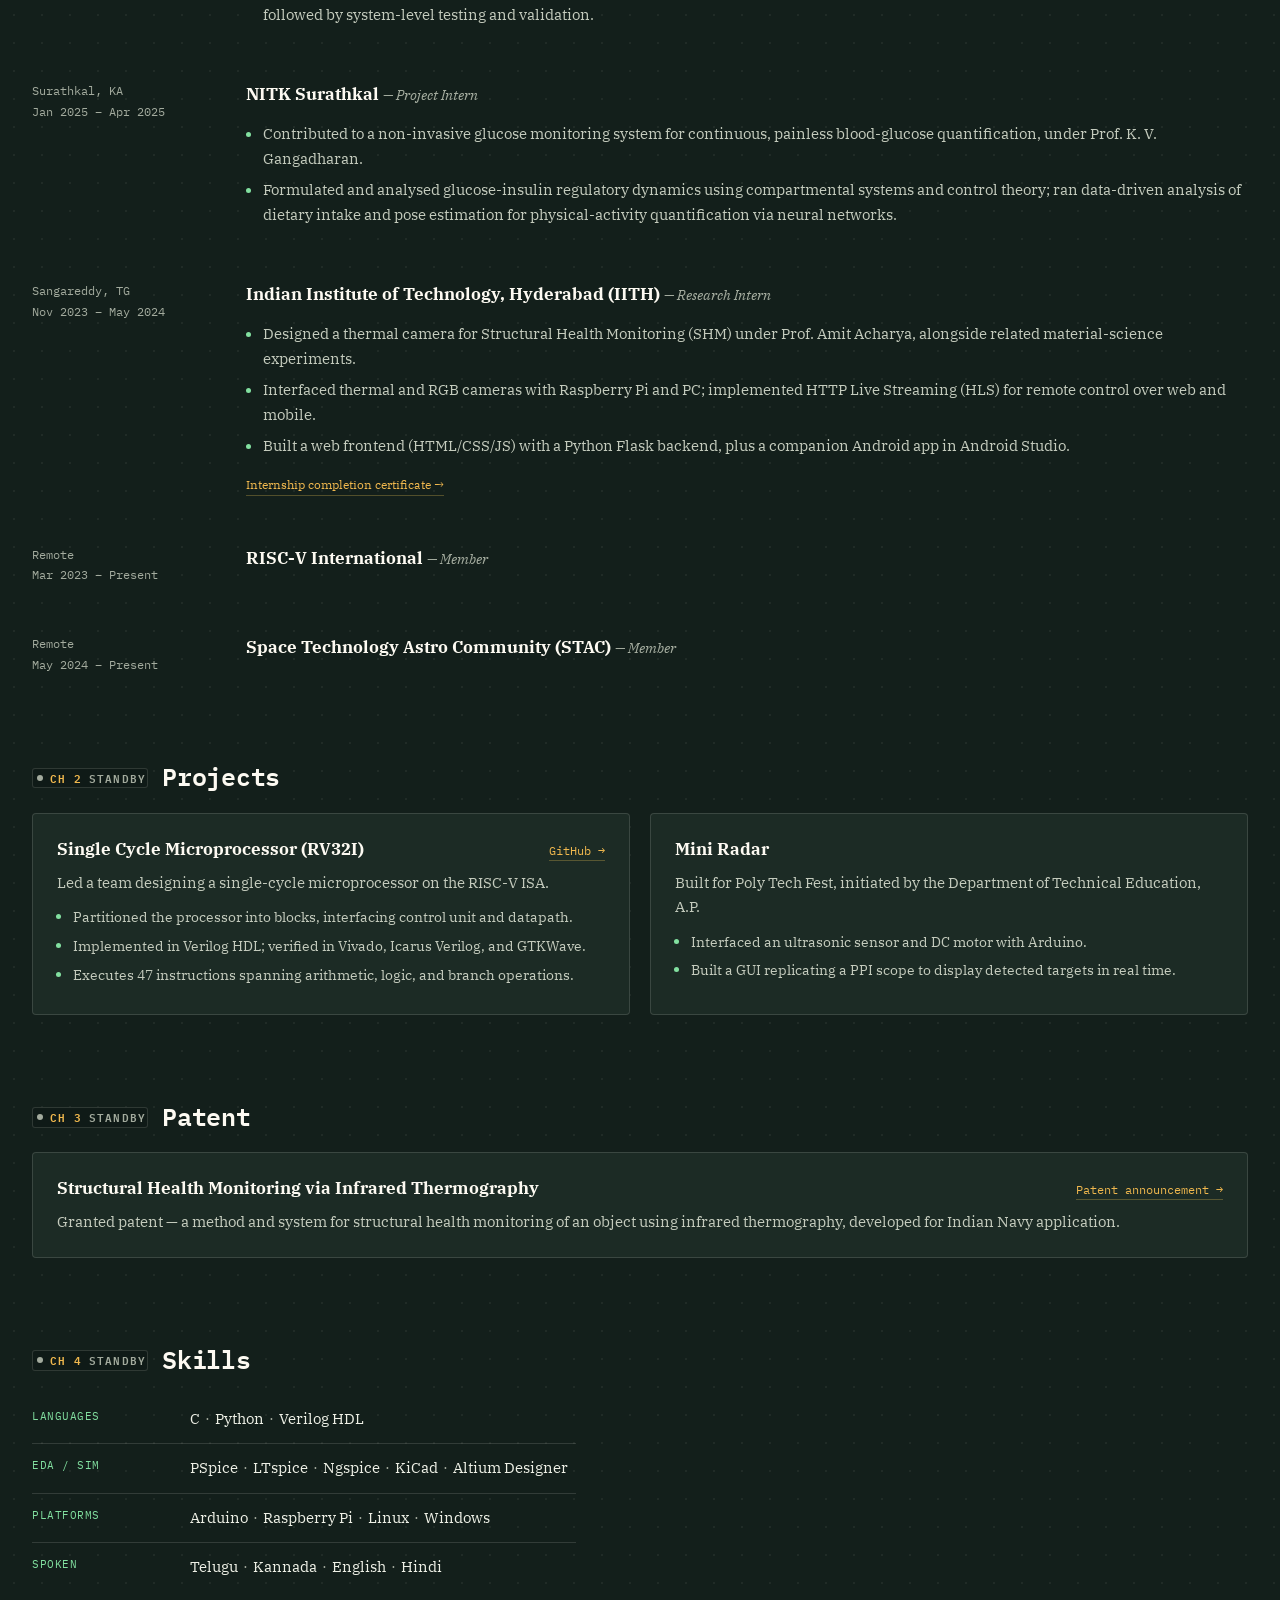
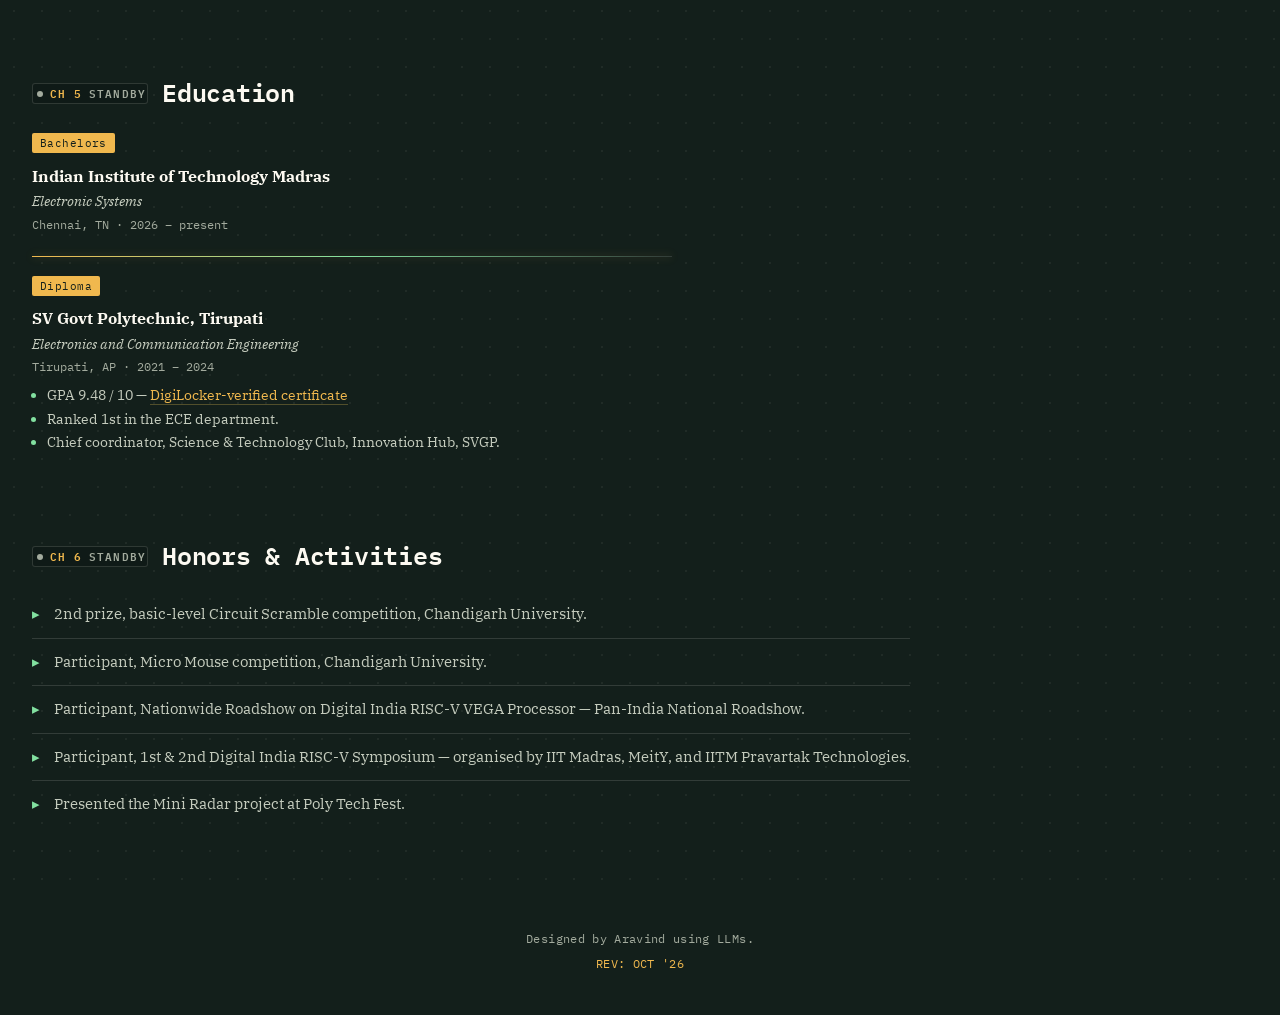
==== commit 3975ea3b: "Fine-tune top padding up by ~8-10px across mobile and desktop" ====
--- a/index.html
+++ b/index.html
@@ -9,7 +9,7 @@
 <link rel="preconnect" href="https://fonts.googleapis.com">
 <link rel="preconnect" href="https://fonts.gstatic.com" crossorigin>
 <link href="https://fonts.googleapis.com/css2?family=IBM+Plex+Mono:wght@400;500;600;700&family=IBM+Plex+Serif:ital,wght@0,400;0,500;0,600;0,700;1,400&display=swap" rel="stylesheet">
-<link rel="stylesheet" href="style.css?v=2.5">
+<link rel="stylesheet" href="style.css?v=2.6">
 </head>
 <body>
 
--- a/style.css
+++ b/style.css
@@ -414,7 +414,7 @@
   display: flex;
   flex-direction: column;
   justify-content: space-between;
-  padding-top: clamp(48px, 6.5vh, 64px);
+  padding-top: clamp(14px, 2.2vh, 22px);
   padding-bottom: clamp(16px, 2.5vh, 28px);
   box-sizing: border-box;
   will-change: transform, opacity;
@@ -428,7 +428,6 @@
   align-items: center;
   border-bottom: 1px solid var(--hair);
   padding-bottom: 10px;
-  margin-top: 6px;
   min-height: 42px;
   position: relative;
   z-index: 100;
@@ -1374,7 +1373,7 @@
   .hero-wrap {
     height: auto;
     gap: 20px;
-    padding-top: clamp(44px, 5.5vh, 56px);
+    padding-top: 22px;
     padding-bottom: 18px;
   }
   .hero-stage {
@@ -1443,7 +1442,7 @@
 /* ── Large Phones & Phablets (≤ 680px) ── */
 @media (max-width: 680px) {
   .hero-wrap {
-    padding-top: clamp(40px, 5vh, 52px);
+    padding-top: 24px;
   }
   .telem-hw-full {
     display: none !important;
@@ -1541,11 +1540,11 @@
 
 /* ── Standard Phones (≤ 480px) ── */
 @media (max-width: 480px) {
+  .hero-wrap {
+    padding-top: 25px;
+  }
   .wrap {
     padding: 0 16px;
-  }
-  .hero-wrap {
-    padding-top: clamp(38px, 5vh, 48px);
   }
   .channels-btn {
     font-size: 0.68rem;
@@ -1683,7 +1682,7 @@
     min-height: 100svh;
   }
   .hero-wrap {
-    padding-top: 24px;
+    padding-top: 20px;
     padding-bottom: 14px;
     gap: 14px;
   }
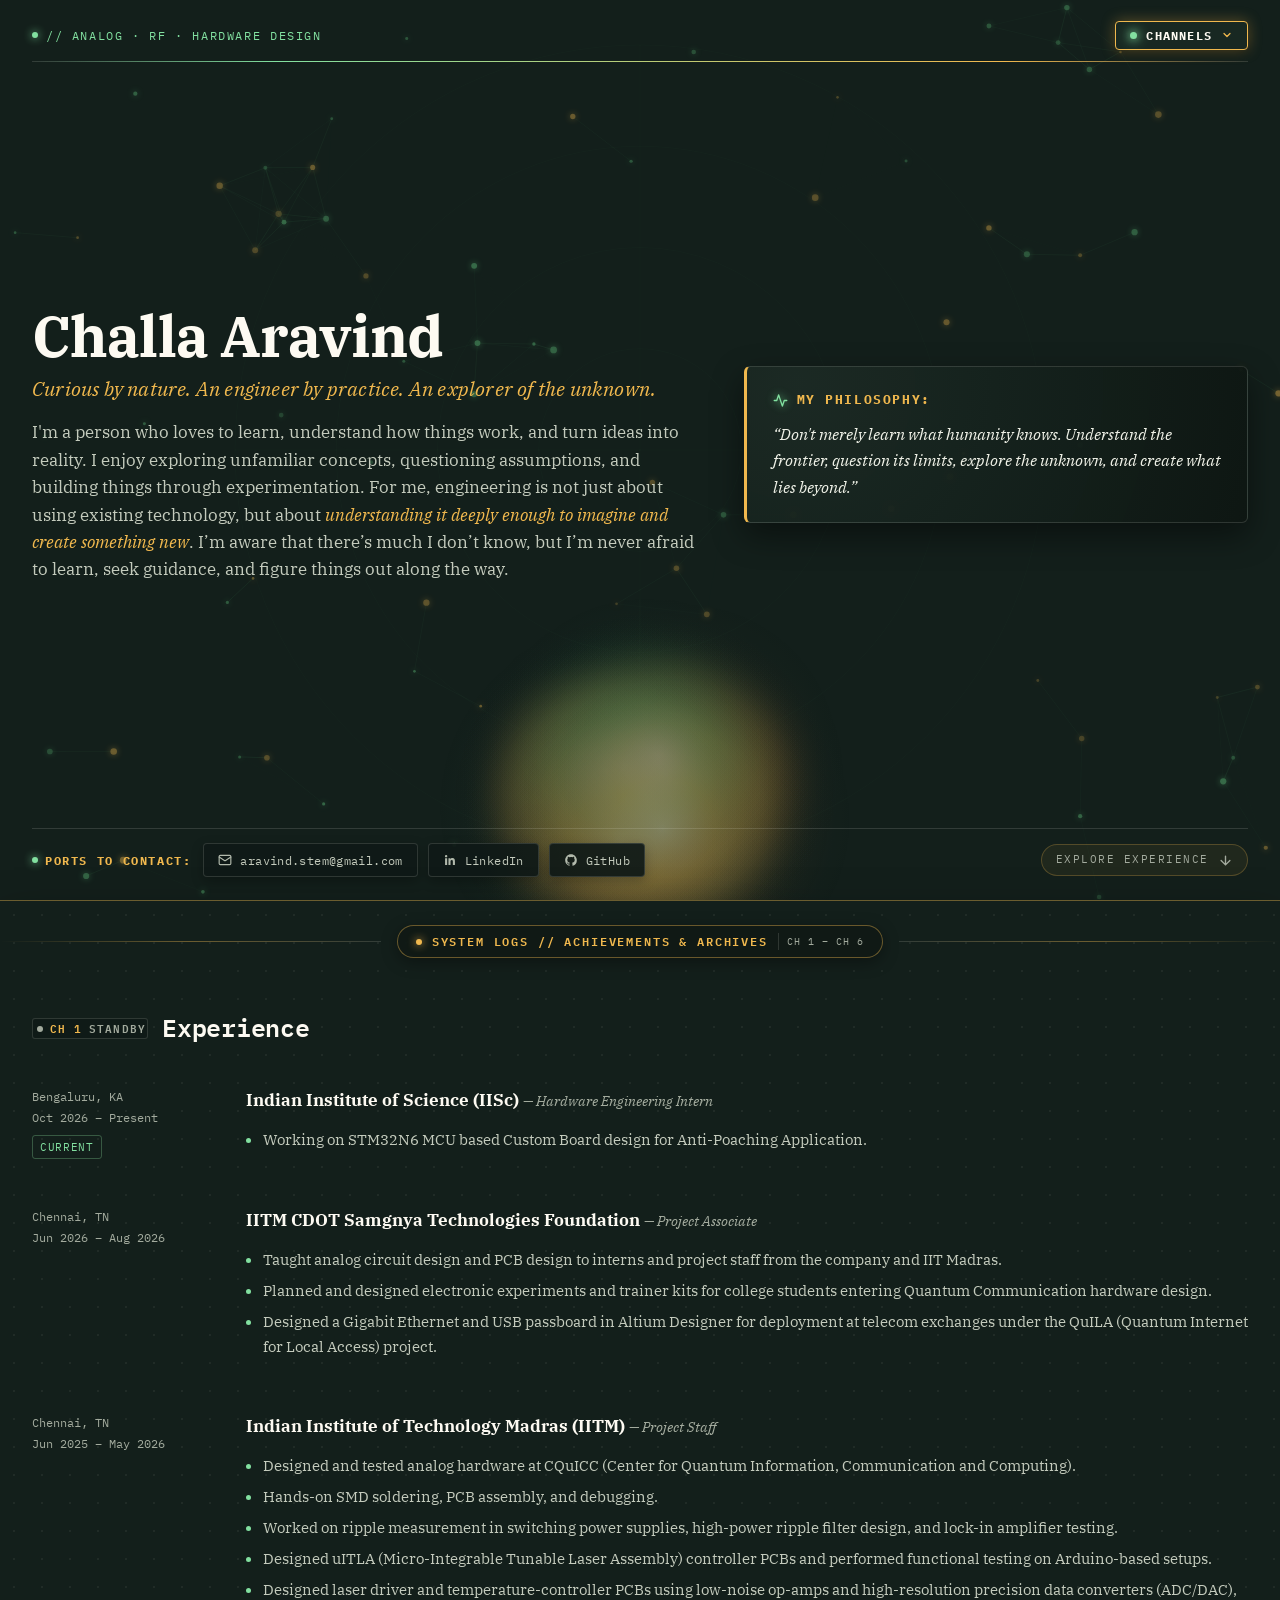
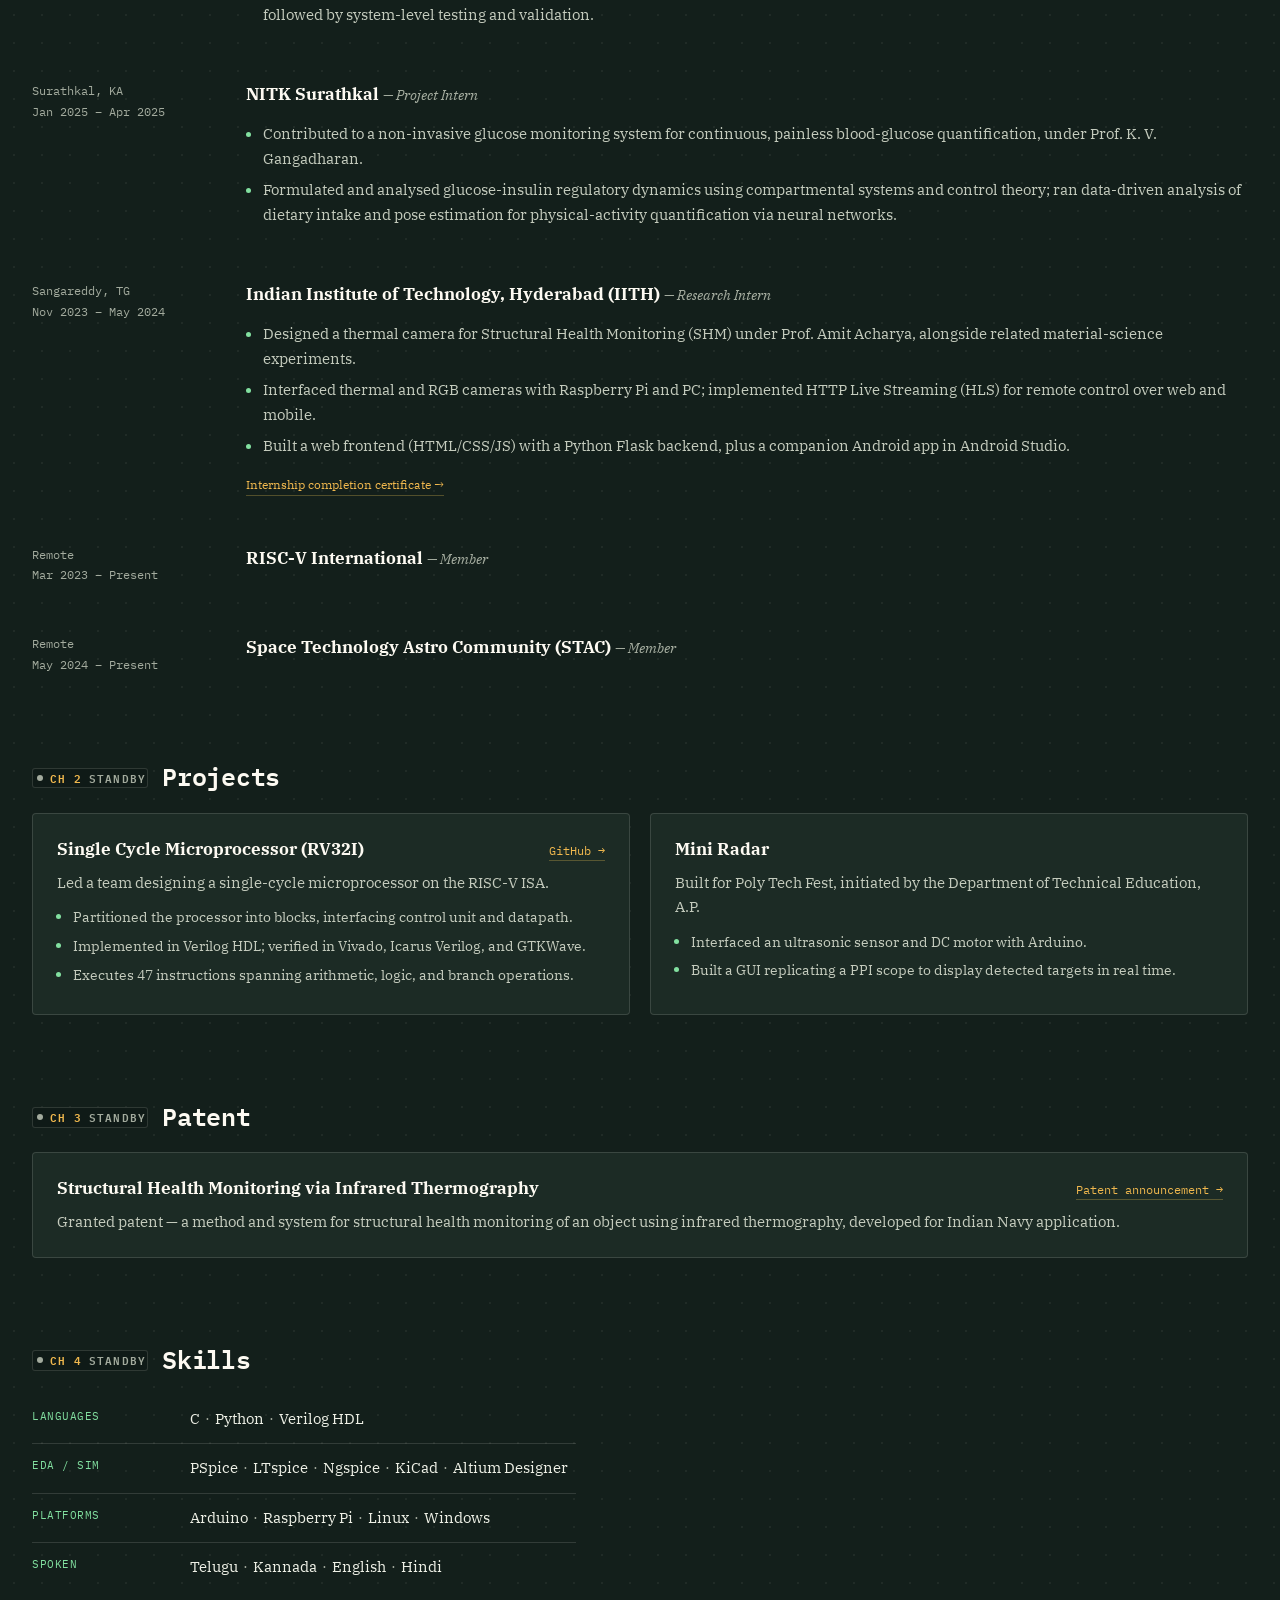
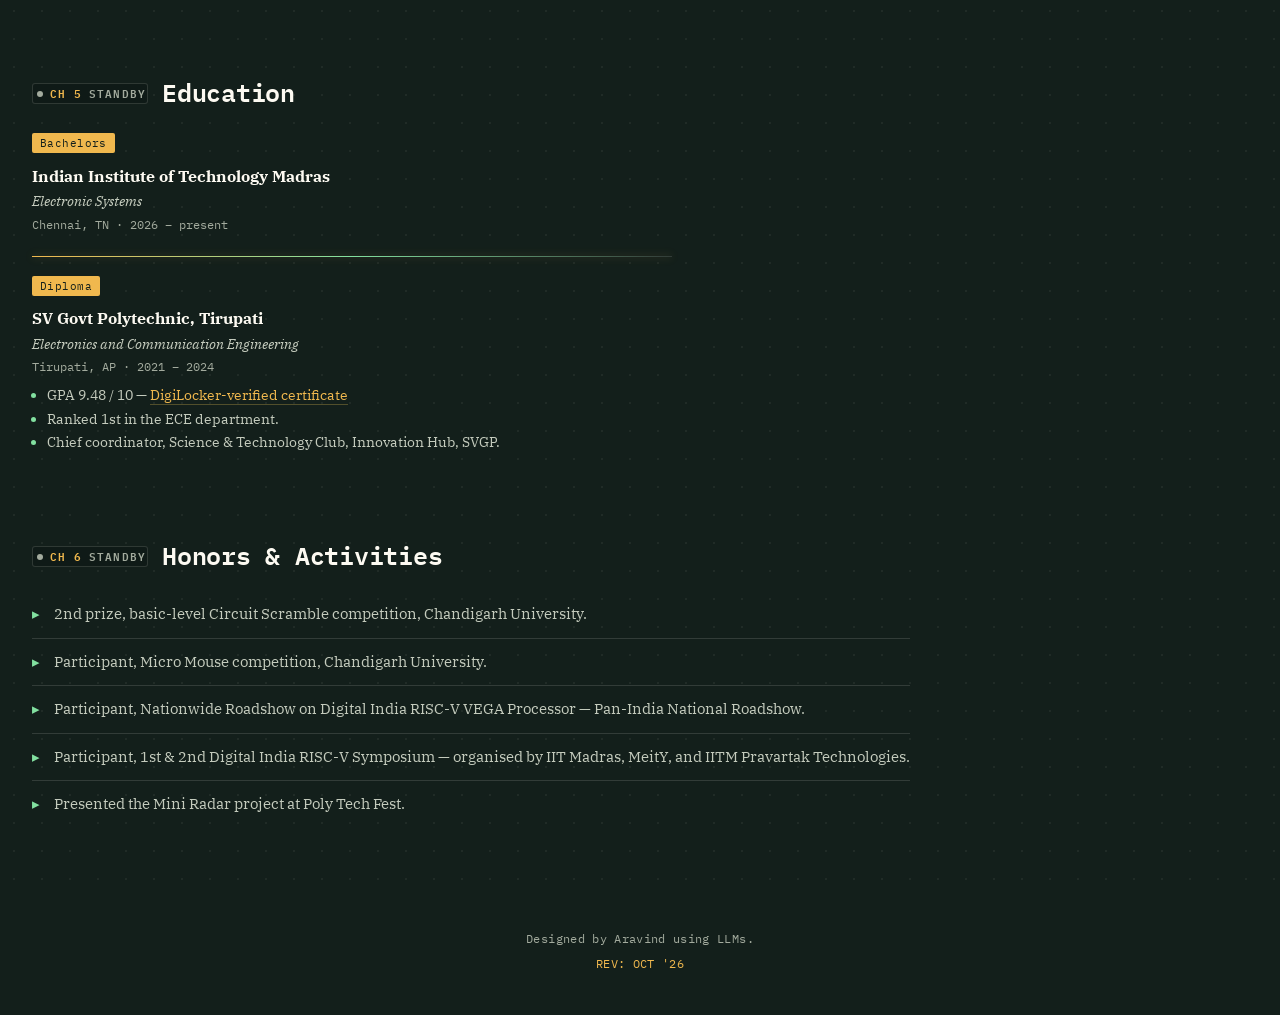
==== commit 8e882e61: "Update about section in index.html" ====
--- a/index.html
+++ b/index.html
@@ -89,6 +89,7 @@
           I enjoy exploring unfamiliar concepts, questioning assumptions, and building things through experimentation.
           For me, engineering is not just about using existing technology, but about
           <span class="accent">understanding it deeply enough to imagine and create something new</span>.
+          I’m aware that there’s much I don’t know, but I’m never afraid to learn, seek guidance, and figure things out along the way.
         </p>
       </div>
 
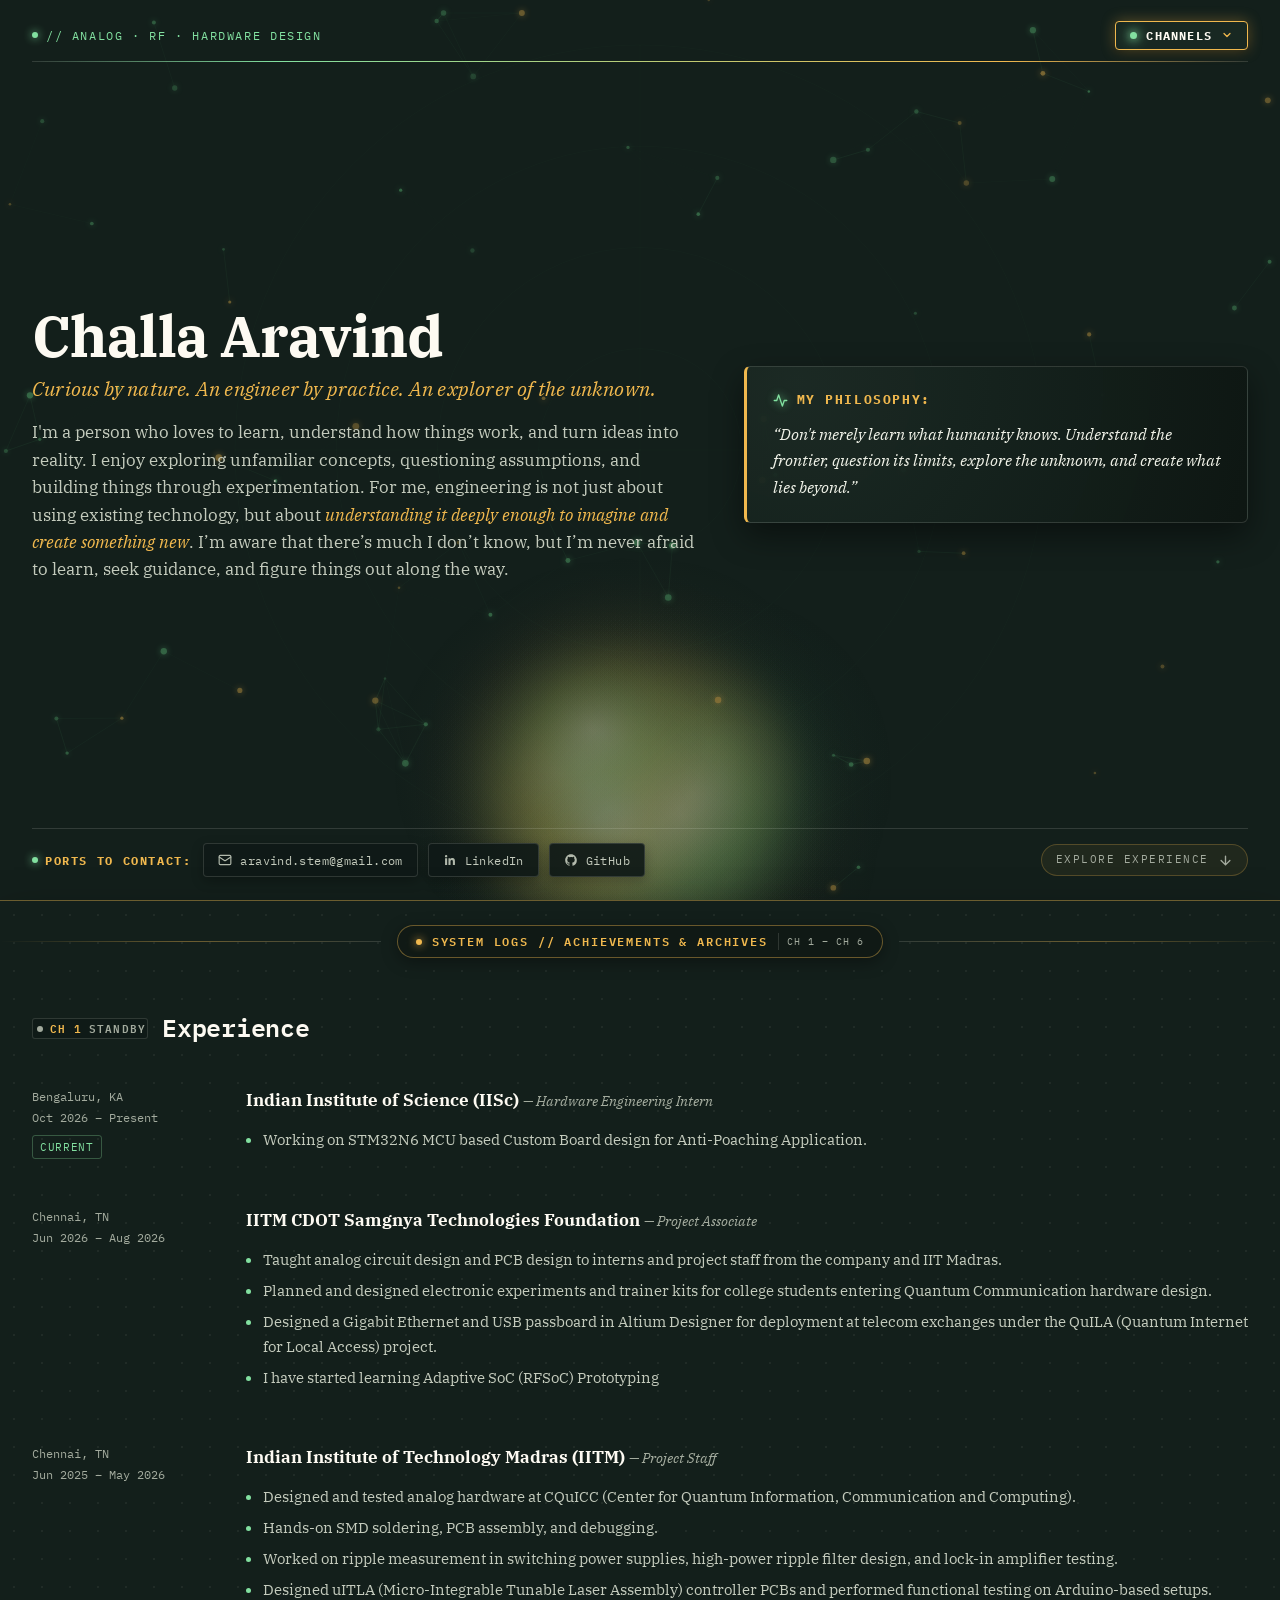
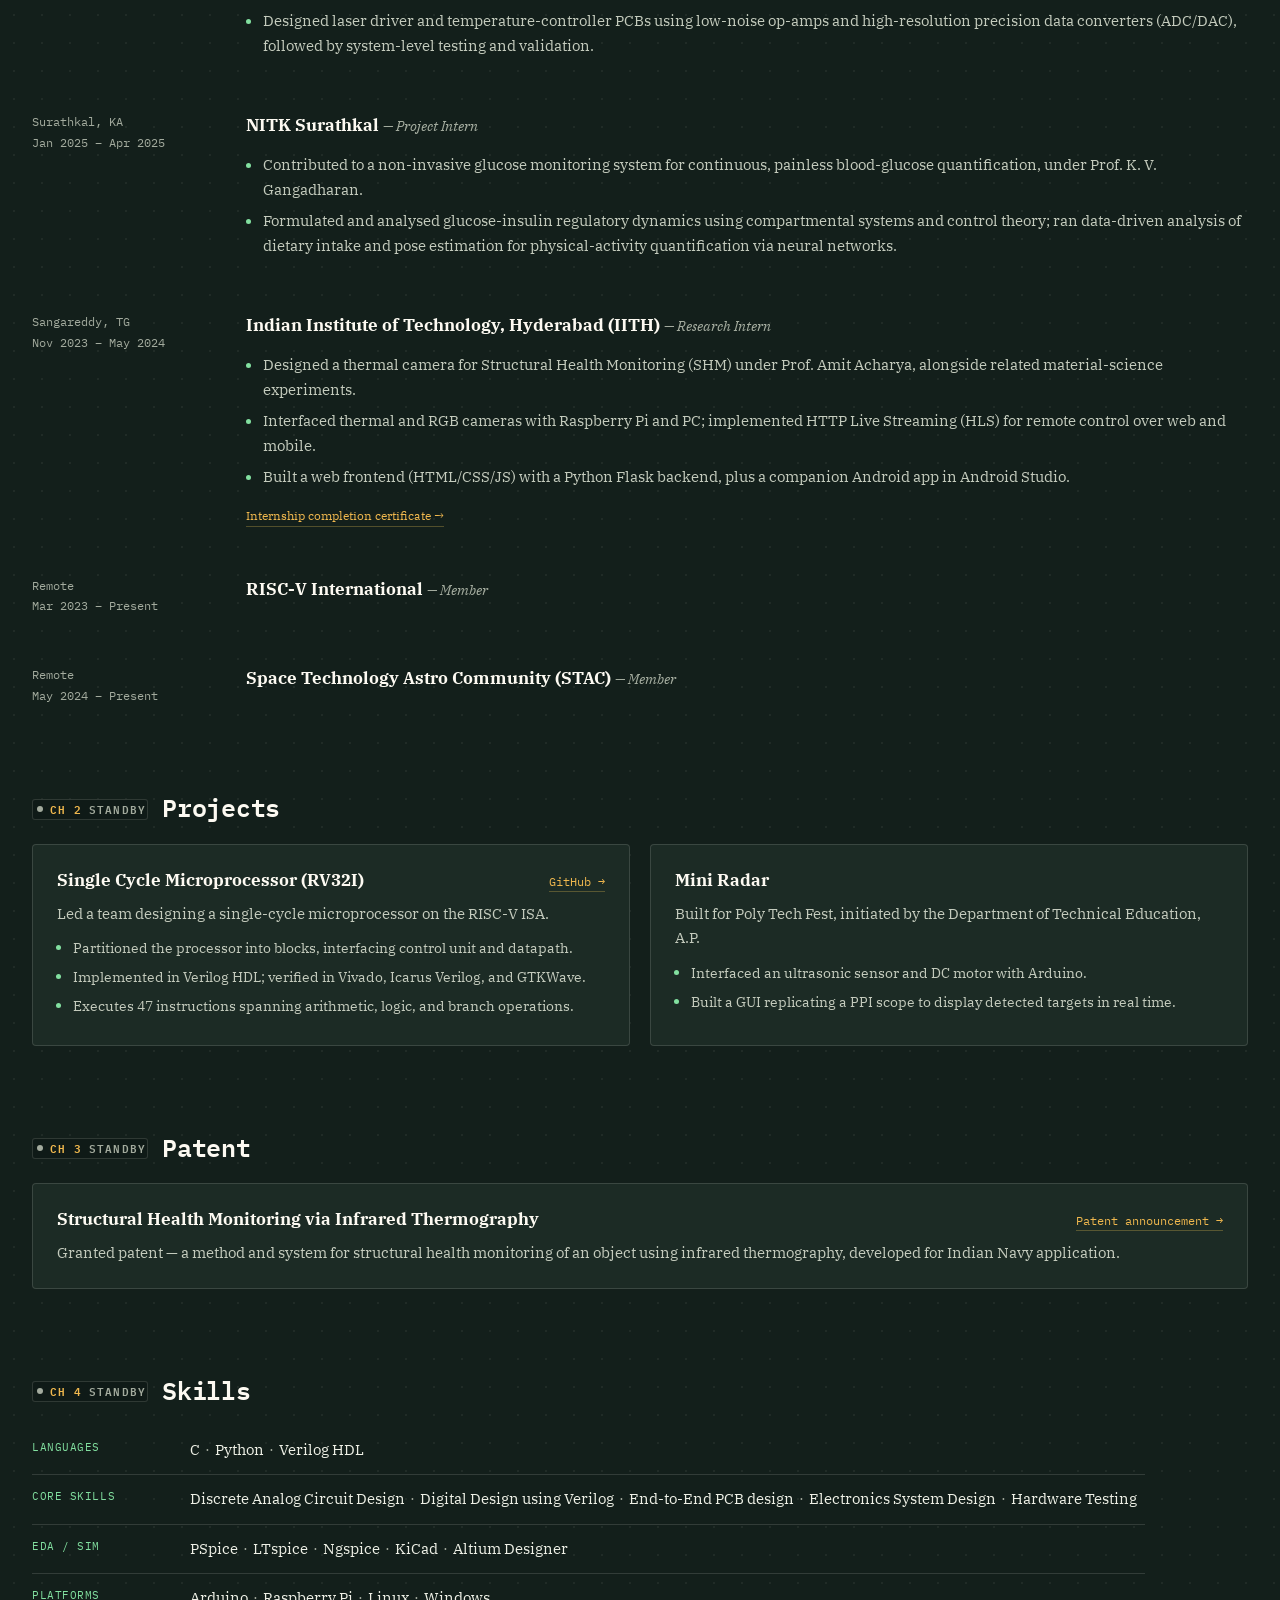
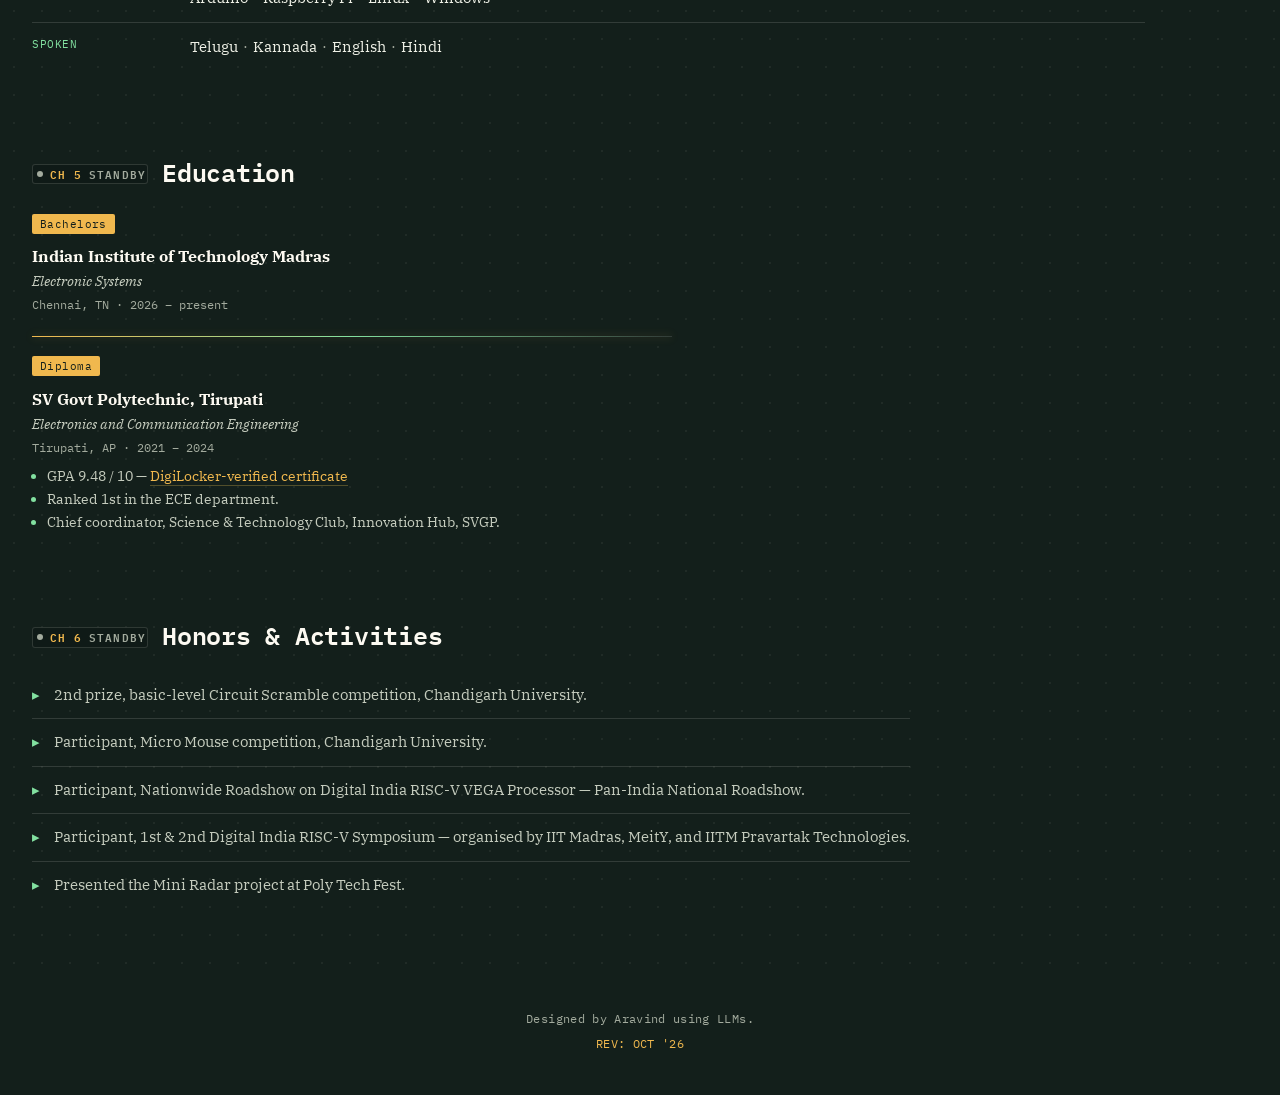
==== commit ae3ee167: "Update skills and experience in index.html" ====
--- a/index.html
+++ b/index.html
@@ -206,6 +206,7 @@
             <li>Taught analog circuit design and PCB design to interns and project staff from the company and IIT Madras.</li>
             <li>Planned and designed electronic experiments and trainer kits for college students entering Quantum Communication hardware design.</li>
             <li>Designed a Gigabit Ethernet and USB passboard in Altium Designer for deployment at telecom exchanges under the QuILA (Quantum Internet for Local Access) project.</li>
+            <li>I have started learning Adaptive SoC (RFSoC) Prototyping</li>
           </ul>
         </div>
       </div>
@@ -324,6 +325,7 @@
       </div>
       <table class="spec-table">
         <tr><td class="label">Languages</td><td class="value">C <span class="sep">·</span> Python <span class="sep">·</span> Verilog HDL</td></tr>
+        <tr><td class="label">Core Skills</td><td class="value">Discrete Analog Circuit Design <span class="sep">·</span> Digital Design using Verilog <span class="sep">·</span> End-to-End PCB design <span class="sep">·</span> Electronics System Design <span class="sep">·</span> Hardware Testing</td></tr>
         <tr><td class="label">EDA / Sim</td><td class="value">PSpice <span class="sep">·</span> LTspice <span class="sep">·</span> Ngspice <span class="sep">·</span> KiCad <span class="sep">·</span> Altium Designer</td></tr>
         <tr><td class="label">Platforms</td><td class="value">Arduino <span class="sep">·</span> Raspberry Pi <span class="sep">·</span> Linux <span class="sep">·</span> Windows</td></tr>
         <tr><td class="label">Spoken</td><td class="value">Telugu <span class="sep">·</span> Kannada <span class="sep">·</span> English <span class="sep">·</span> Hindi</td></tr>
